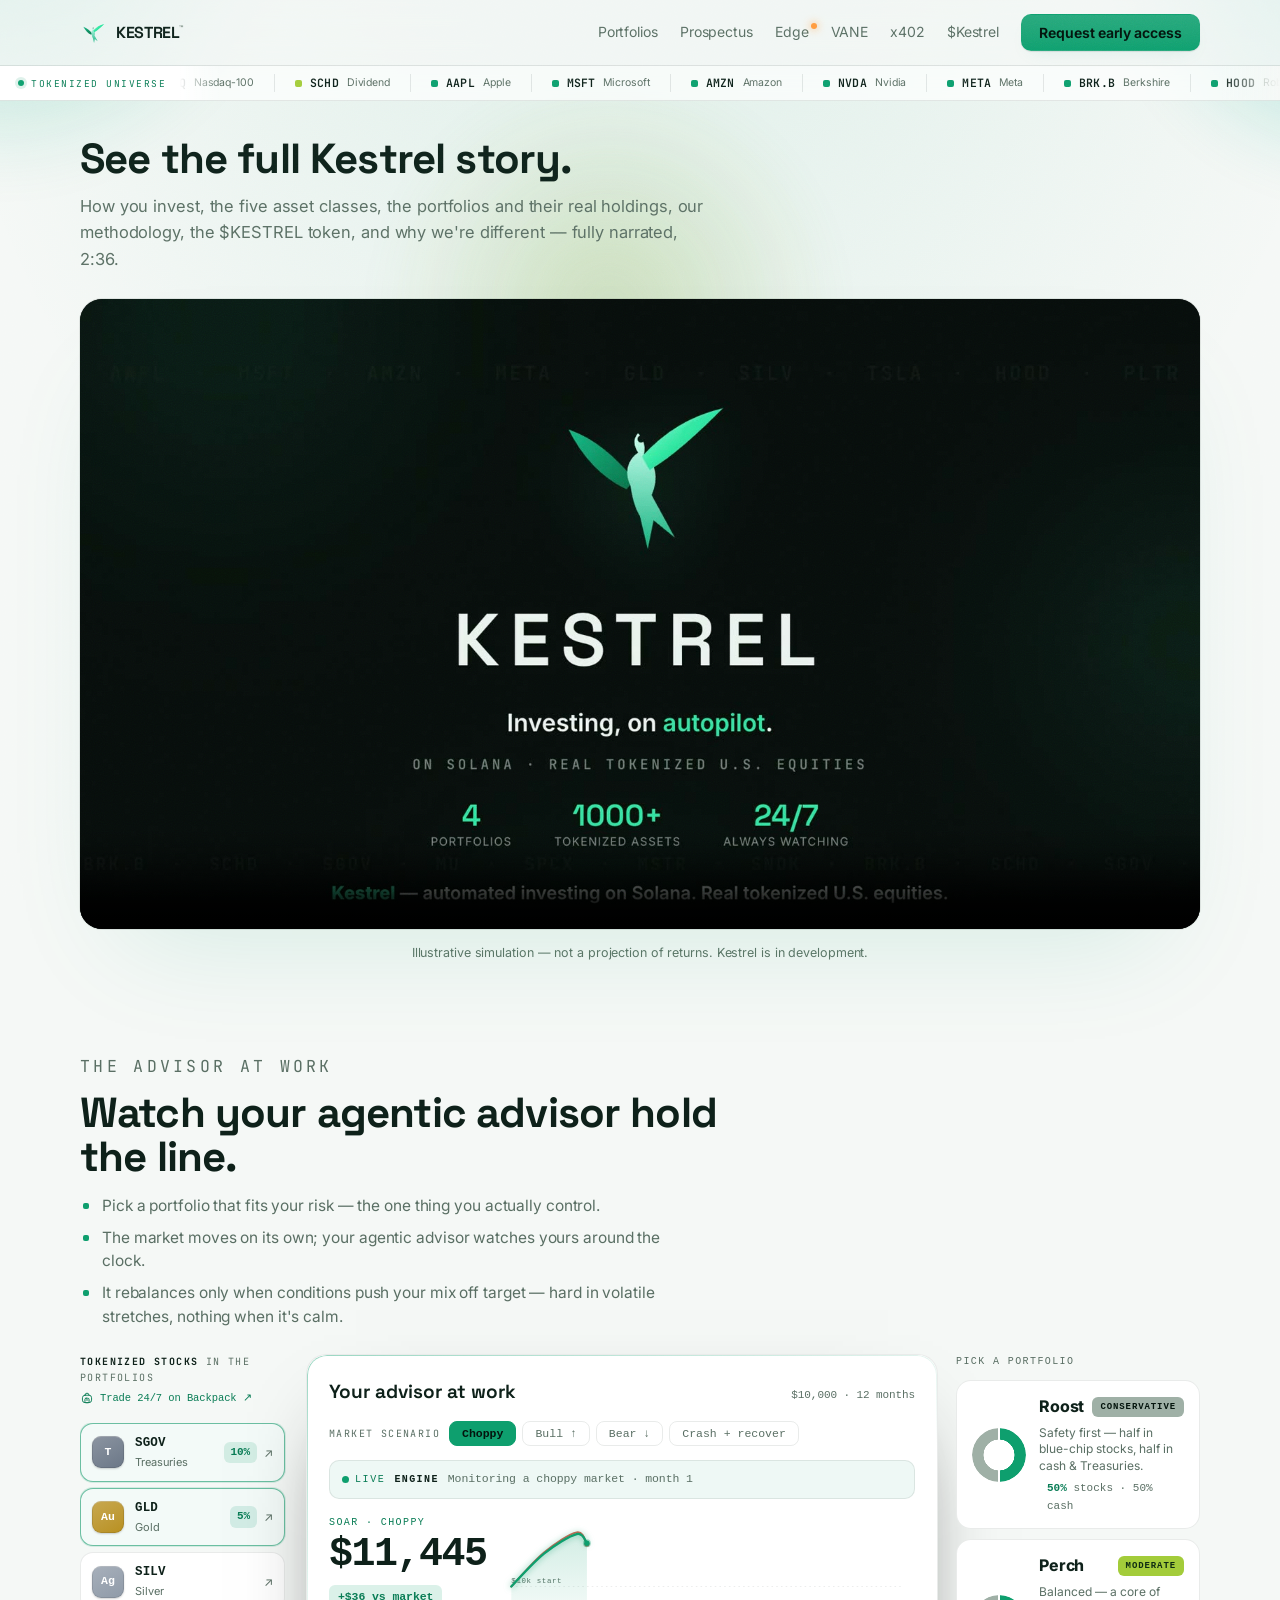
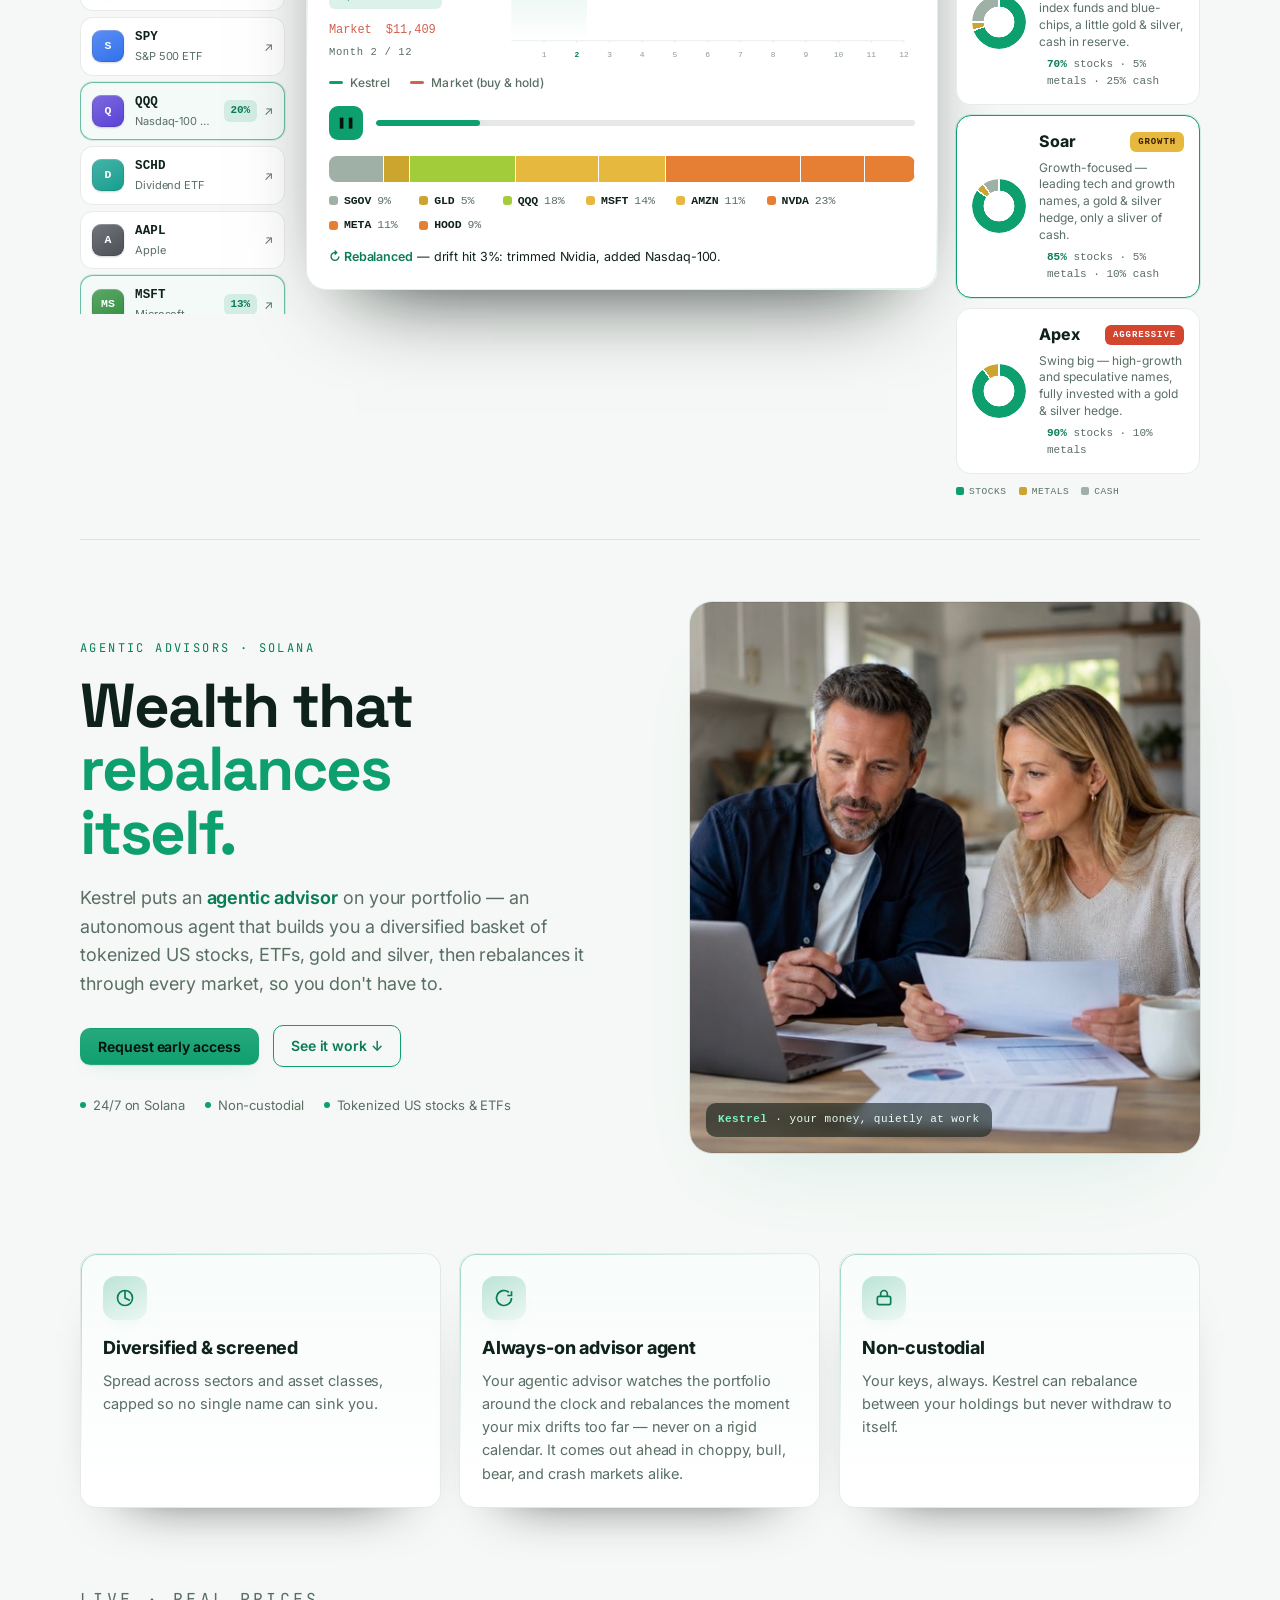
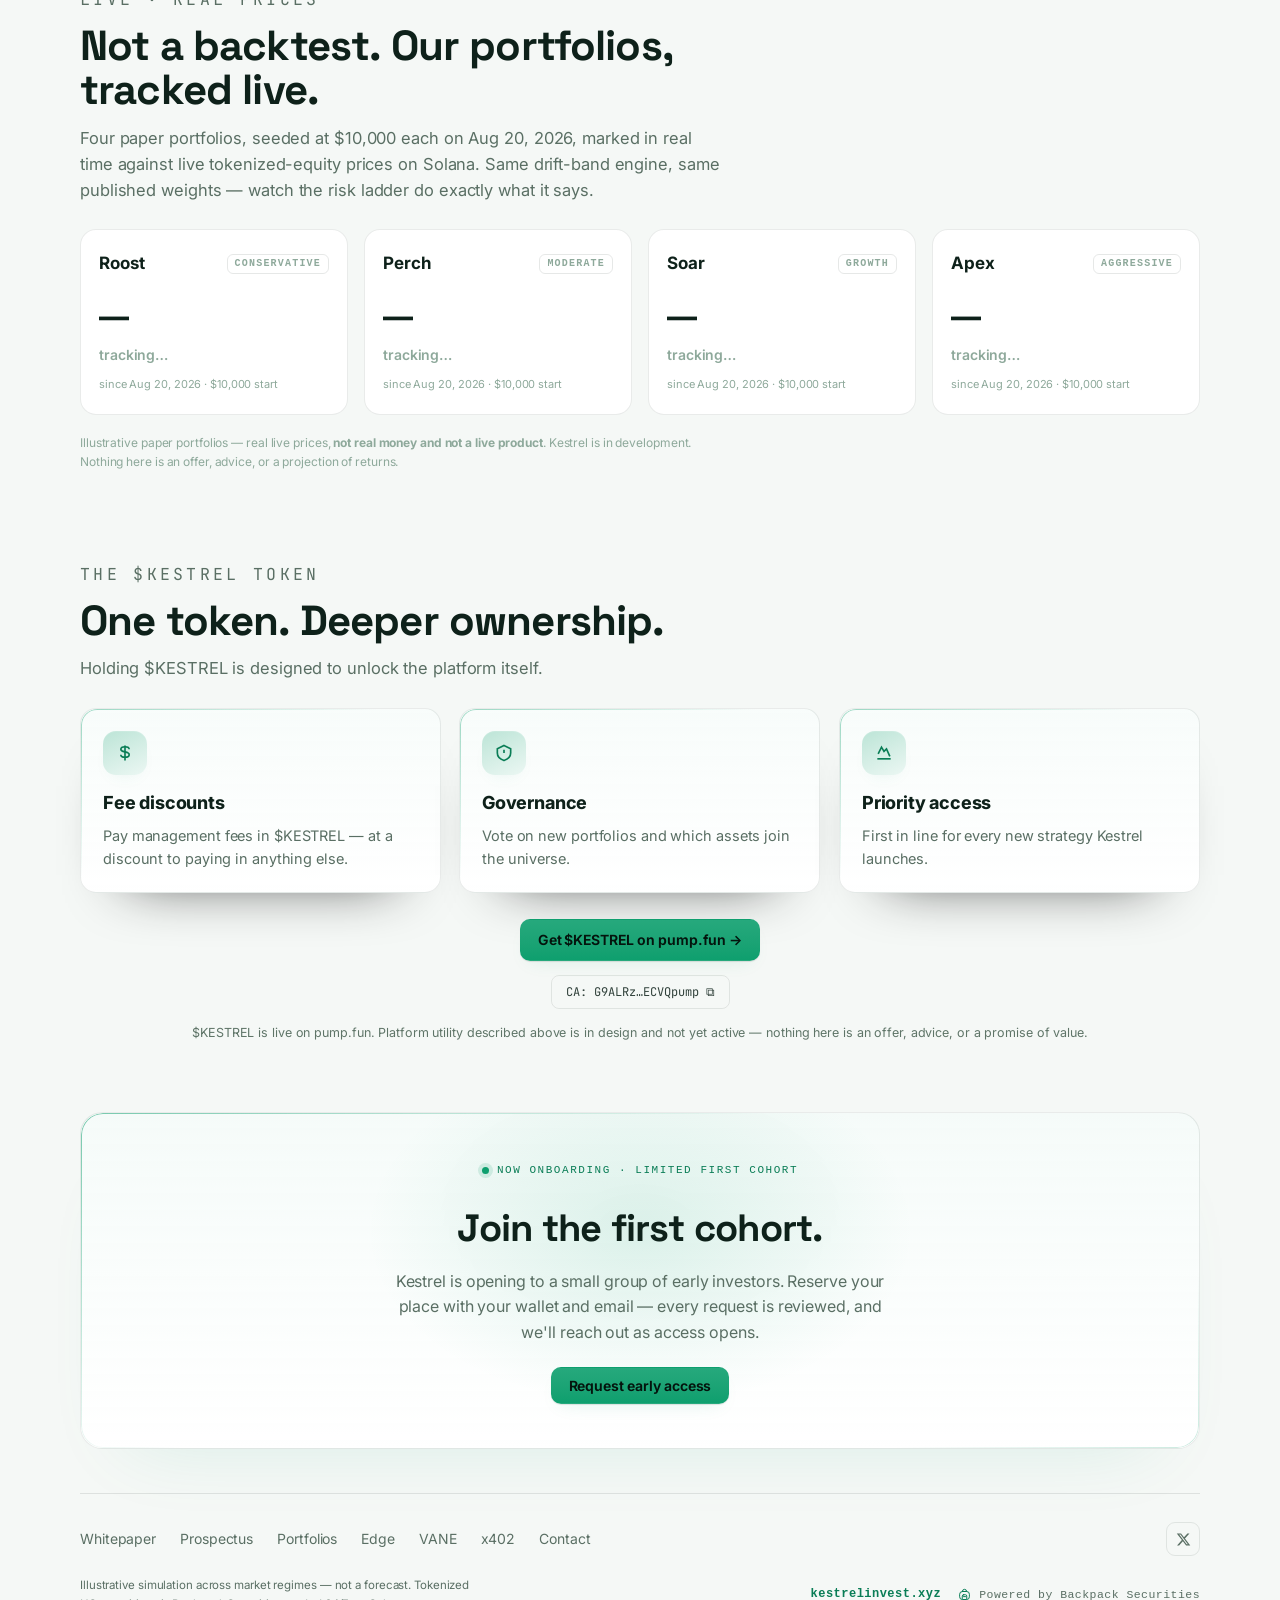
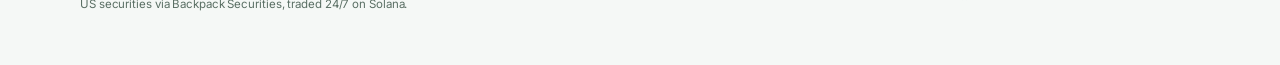
==== index.html @ cfb35887 "Initial commit" ====
<!doctype html>
<html lang="en">
<head>
<meta charset="utf-8">
<meta name="viewport" content="width=device-width, initial-scale=1, viewport-fit=cover">
<title>Kestrel — Wealth that rebalances itself</title>
<meta name="description" content="Kestrel puts an agentic advisor on your portfolio — an autonomous agent that builds a diversified basket of tokenized US stocks, ETFs, gold and silver, then rebalances it through every market. 24/7 on Solana, non-custodial.">
<link rel="canonical" href="https://kestrelinvest.xyz/">
<meta name="theme-color" content="#0e9f6e" media="(prefers-color-scheme: light)">
<meta name="theme-color" content="#04140d" media="(prefers-color-scheme: dark)">
<meta property="og:type" content="website">
<meta property="og:site_name" content="Kestrel">
<meta property="og:title" content="Kestrel — Wealth that rebalances itself">
<meta property="og:description" content="Kestrel puts an agentic advisor on your portfolio — an autonomous agent that builds a diversified basket of tokenized US stocks, ETFs, gold and silver, then rebalances it through every market. 24/7 on Solana, non-custodial.">
<meta property="og:url" content="https://kestrelinvest.xyz/">
<meta name="twitter:card" content="summary_large_image">
<meta name="twitter:title" content="Kestrel — Wealth that rebalances itself">
<meta name="twitter:description" content="Kestrel puts an agentic advisor on your portfolio — an autonomous agent that builds a diversified basket of tokenized US stocks, ETFs, gold and silver, then rebalances it through every market. 24/7 on Solana, non-custodial.">
<link rel="icon" href="data:image/svg+xml,%3Csvg xmlns='http://www.w3.org/2000/svg' viewBox='0 0 100 100'%3E%3Crect width='100' height='100' rx='22' fill='%230e9f6e'/%3E%3Cg fill='%23eafff4'%3E%3Cpath d='M47 52 C 37 40 27 31 13 26 C 20 40 30 51 43 57 Z'/%3E%3Cpath d='M45 55 C 42 49 43 42 49 38 C 47 35 46 31 49 28 C 52 31 53 35 52 39 C 58 43 60 51 56 60 L 68 82 L 57 73 L 54 88 L 50 71 C 47 66 46 61 45 55 Z'/%3E%3Cpath d='M51 40 C 63 27 76 19 93 15 C 80 28 67 40 55 47 Z'/%3E%3C/g%3E%3C/svg%3E">
<link rel="preconnect" href="https://fonts.googleapis.com">
<link rel="preconnect" href="https://fonts.gstatic.com" crossorigin>
<link rel="stylesheet" href="https://fonts.googleapis.com/css2?family=Inter:wght@400;500;600;700&family=Space+Grotesk:wght@500;600;700&family=JetBrains+Mono:wght@500;600&display=swap">
<style>
  :root {
    --bg:#f5f8f6; --surface:#ffffff; --surface-2:#f0f5f1;
    --ink:#0e211a; --muted:#5a6f64; --line:rgba(14,33,26,.10); --card-line:rgba(14,33,26,.09);
    --accent:#0e9f6e; --accent-ink:#0a7d56; --glow:rgba(14,159,110,.14); --market:#d2604f;
    --cash:#9fb0a6; --gold:#cba52e; --sol:#a3cc3a; --blue:#e6b93e; --mid:#e67e33; --small:#d2452f;
  }
  @media (prefers-color-scheme: dark) {
    :root { --bg:#070c0a; --surface:#0f1713; --surface-2:#131d17; --ink:#e9f2ec; --muted:#83988c;
      --line:rgba(255,255,255,.08); --card-line:rgba(255,255,255,.07);
      --accent:#2ee6a0; --accent-ink:#68f0bd; --glow:rgba(46,230,160,.16); --market:#f2836e; }
  }
  :root[data-theme="light"] { --bg:#f5f8f6; --surface:#ffffff; --surface-2:#f0f5f1; --ink:#0e211a; --muted:#5a6f64; --line:rgba(14,33,26,.10); --card-line:rgba(14,33,26,.09); --accent:#0e9f6e; --accent-ink:#0a7d56; --glow:rgba(14,159,110,.14); --market:#d2604f; }
  :root[data-theme="dark"] { --bg:#070c0a; --surface:#0f1713; --surface-2:#131d17; --ink:#e9f2ec; --muted:#83988c; --line:rgba(255,255,255,.08); --card-line:rgba(255,255,255,.07); --accent:#2ee6a0; --accent-ink:#68f0bd; --glow:rgba(46,230,160,.16); --market:#f2836e; }

  @property --ang { syntax: "<angle>"; inherits: false; initial-value: 0deg; }
  * { box-sizing: border-box; }
  html { scroll-behavior: smooth; }
  body { margin: 0; color: var(--ink); position: relative;
    font: 15.5px/1.6 ui-sans-serif, system-ui, -apple-system, "Segoe UI", Roboto, sans-serif; -webkit-font-smoothing: antialiased;
    background: radial-gradient(120% 55% at 50% -12%, var(--glow), transparent 52%), var(--bg); }
  .mono { font-family: ui-monospace, SFMono-Regular, Menlo, Consolas, monospace; }
  .wrap { max-width: 1180px; margin: 0 auto; padding: 0 30px; }

  .rise { opacity: 0; transform: translateY(16px); animation: rise .7s cubic-bezier(.2,.7,.2,1) forwards; }
  @keyframes rise { to { opacity: 1; transform: none; } }
  .d1{animation-delay:.06s}.d2{animation-delay:.14s}.d3{animation-delay:.22s}.d4{animation-delay:.3s}

  /* nav */
  nav { position: sticky; top: 0; z-index: 20; backdrop-filter: blur(12px);
    background: color-mix(in srgb, var(--bg) 78%, transparent); border-bottom: 1px solid var(--line); }
  .nav-in { max-width: 1180px; margin: 0 auto; padding: 14px 30px; display: flex; align-items: center; gap: 14px; }
  .brand { display: flex; align-items: center; gap: 10px; text-decoration: none; color: inherit; }
  .brand .logo { width: 26px; height: 26px; color: var(--accent); }
  .brand b { font-size: 16px; letter-spacing: 3px; font-weight: 650; }
  .brand .tm { font-size: 8px; font-weight: 600; letter-spacing: 0; vertical-align: super; margin-left: -1px; color: var(--muted); }
  .nav-links { margin-left: auto; display: flex; align-items: center; gap: 22px; }
  .nav-links a { color: var(--muted); text-decoration: none; font-size: 14px; font-family: inherit; }
  .nav-links a:hover { color: var(--ink); }
  .nav-toggle { display: none; margin-left: auto; width: 40px; height: 40px; border: 1px solid var(--card-line); border-radius: 10px; background: var(--surface); cursor: pointer; padding: 0; flex-direction: column; align-items: center; justify-content: center; gap: 4px; }
  .nav-toggle span { display: block; width: 18px; height: 2px; border-radius: 2px; background: var(--ink); transition: transform .2s ease, opacity .2s ease; }
  .nav-toggle[aria-expanded="true"] span:nth-child(1) { transform: translateY(6px) rotate(45deg); }
  .nav-toggle[aria-expanded="true"] span:nth-child(2) { opacity: 0; }
  .nav-toggle[aria-expanded="true"] span:nth-child(3) { transform: translateY(-6px) rotate(-45deg); }
  .btn { display: inline-flex; align-items: center; gap: 7px; border: 1px solid var(--accent); color: var(--accent-ink); background: transparent; padding: 9px 17px; border-radius: 10px; font-size: 14px; font-weight: 600; font-family: inherit; text-decoration: none; cursor: pointer; transition: all .16s ease; }
  .btn:hover { background: var(--accent); color: #04140d; box-shadow: 0 8px 24px var(--glow); }
  .btn.solid { background: linear-gradient(180deg, color-mix(in srgb, var(--accent) 90%, #fff), var(--accent)); color: #04140d; border-color: transparent; font-weight: 650; letter-spacing: -.004em; box-shadow: 0 1px 1px rgba(0,0,0,.10), 0 8px 20px -10px var(--glow); }
  .btn.solid:hover { transform: translateY(-1px); background: linear-gradient(180deg, color-mix(in srgb, var(--accent) 96%, #fff), var(--accent)); box-shadow: 0 2px 4px rgba(0,0,0,.12), 0 14px 30px -10px var(--glow); }
  .btn.solid:active { transform: translateY(0); box-shadow: 0 1px 1px rgba(0,0,0,.10), 0 6px 16px -10px var(--glow); }
  .btn:focus-visible { outline: 2px solid var(--accent-ink); outline-offset: 2px; }
  .live { display: inline-flex; align-items: center; gap: 6px; font-family: ui-monospace, monospace; font-size: 10px; letter-spacing: .16em; color: var(--accent-ink); text-transform: uppercase; }
  .live i { width: 7px; height: 7px; border-radius: 50%; background: var(--accent); animation: ping 1.8s ease-out infinite; }
  @keyframes ping { 0%{ box-shadow: 0 0 0 0 var(--accent); opacity:1 } 70%{ box-shadow: 0 0 0 7px transparent; opacity:.7 } 100%{ box-shadow:0 0 0 0 transparent; opacity:1 } }


  /* film */
  .film { padding: 56px 0 8px; }
  .film-wrap { position: relative; border-radius: 22px; overflow: hidden; box-shadow: 0 50px 110px -45px var(--glow), 0 0 0 1px var(--card-line); background: #070c0a; }
  .film-wrap video { display: block; width: 100%; aspect-ratio: 16/9; }
  .film-note { margin-top: 14px; text-align: center; font-size: 12.5px; color: var(--ink-faint, #5f7568); }
  /* hero */
  .hero { display: grid; grid-template-columns: 1.05fr .95fr; gap: 46px; align-items: center; padding: 62px 0 56px; }
  .eyebrow { font-family: ui-monospace, monospace; font-size: 12px; letter-spacing: .2em; text-transform: uppercase; color: var(--accent-ink); margin: 0 0 16px; }
  h1 { margin: 0; font-size: clamp(38px, 5.4vw, 62px); line-height: 1.02; font-weight: 800; letter-spacing: -.035em; }
  h1 em { font-style: normal; color: var(--accent); }
  .hero p.lede { margin: 20px 0 26px; font-size: 18px; color: var(--muted); max-width: 46ch; }
  .hero p.lede em { font-style: normal; color: var(--accent-ink); font-weight: 650; }
  .cta-row { display: flex; align-items: center; gap: 14px; flex-wrap: wrap; }
  .chips { display: flex; gap: 10px 20px; flex-wrap: wrap; margin-top: 28px; }
  .chips span { display: inline-flex; align-items: center; gap: 7px; font-size: 13px; color: var(--muted); }
  .chips i { width: 6px; height: 6px; border-radius: 50%; background: var(--accent); }

  .hero-img { position: relative; border-radius: 22px; overflow: hidden; box-shadow: 0 40px 80px -40px var(--glow), 0 0 0 1px var(--card-line); aspect-ratio: 5/5.4; }
  .heroart { width: 100%; height: 100%; display: block; }
  .hg0 { stop-color: #17694a; } .hg1 { stop-color: #08281c; }
  .heroart .hline { fill: none; stroke: #7cf3c0; stroke-width: 3; stroke-linecap: round; filter: drop-shadow(0 0 6px rgba(124,243,192,.5)); }
  .ha0 { stop-color: #7cf3c0; stop-opacity: .3; } .ha1 { stop-color: #7cf3c0; stop-opacity: 0; }
  .heroart .fig { fill: #04160e; opacity: .92; }
  .img-tag { position: absolute; left: 16px; bottom: 16px; display: inline-flex; align-items: center; gap: 8px; padding: 8px 12px; border-radius: 10px; background: rgba(4,18,12,.55); backdrop-filter: blur(6px); color: #eafff4; font-family: ui-monospace, monospace; font-size: 11px; letter-spacing: .04em; }
  .img-tag b { color: #7cf3c0; font-weight: 650; }

  /* section frame */
  .sec { padding: 36px 0 30px; }
  .hero { border-top: 1px solid var(--line); margin-top: 10px; }
  .sec-head { max-width: 640px; margin: 0 0 26px; }
  .sec-head .eyebrow { margin-bottom: 12px; }
  .sec-head h2 { margin: 0; font-size: clamp(28px, 3.8vw, 42px); font-weight: 700; letter-spacing: -.012em; line-height: 1.05; }
  .sec-head p { margin: 12px 0 0; color: var(--muted); font-size: 16.5px; }
  .sec-head .sh-bullets { list-style: none; margin: 14px 0 0; padding: 0; display: flex; flex-direction: column; gap: 9px; max-width: 60ch; }
  .sec-head .sh-bullets li { position: relative; padding-left: 22px; color: var(--muted); font-size: 15.5px; line-height: 1.5; }
  .sec-head .sh-bullets li::before { content: ""; position: absolute; left: 3px; top: 9px; width: 6px; height: 6px; border-radius: 2px; background: var(--accent); }

  /* engine + circles */
  .stagegrid { display: grid; grid-template-columns: 208px 1.5fr 244px; gap: 18px; align-items: start; }
  @media (max-width: 1000px) { .stagegrid { grid-template-columns: 1fr; gap: 14px; } .panel { order: 1; } .rail { order: 2; } .stocks { order: 3; max-height: none; } .pcard { flex: none; } .slist { flex: none; max-height: none; overflow: visible; } }
  @media (max-width: 900px) { .hero { grid-template-columns: 1fr; gap: 30px; padding: 46px 0 40px; } .hero-img { order: -1; aspect-ratio: 16 / 10; } }

  /* tokenized stocks column */
  .stocks { display: flex; flex-direction: column; min-height: 0; gap: 10px; max-height: 560px; }
  .stocks-h .l { font-family: ui-monospace, monospace; font-size: 10px; letter-spacing: .14em; text-transform: uppercase; color: var(--muted); }
  .stocks-h .l b { color: var(--ink); }
  .stocks-h .via { display: inline-flex; align-items: center; gap: 6px; margin-top: 4px; font-family: ui-monospace, monospace; font-size: 10.5px; color: var(--accent-ink); }
  .stocks-h .via .bp { width: 14px; height: 14px; flex: none; }
  .slist { flex: 1; min-height: 0; overflow-y: auto; display: flex; flex-direction: column; gap: 6px; padding-right: 3px; }
  .srow { display: flex; align-items: center; gap: 11px; padding: 9px 11px; border: 1px solid var(--card-line); border-radius: 13px; background: var(--surface); text-decoration: none; color: inherit; transition: border-color .15s ease, transform .15s ease, box-shadow .15s ease; }
  .srow:hover { border-color: color-mix(in srgb, var(--accent) 50%, var(--card-line)); transform: translateY(-1px); box-shadow: 0 8px 20px -14px var(--glow); }
  .srow.active { border-color: color-mix(in srgb, var(--accent) 55%, var(--card-line)); box-shadow: 0 0 0 1px var(--glow); background: color-mix(in srgb, var(--accent) 5%, var(--surface)); }
  .srow .slogo { width: 32px; height: 32px; border-radius: 9px; flex: none; display: flex; align-items: center; justify-content: center; overflow: hidden; background: #fff; color: #fff; font-family: ui-monospace, monospace; font-weight: 700; font-size: 11.5px; letter-spacing: .01em; box-shadow: inset 0 0 0 1px rgba(0,0,0,.08), 0 1px 2px rgba(0,0,0,.12); }
  .srow .slogo img { width: 100%; height: 100%; object-fit: contain; padding: 5px; display: block; }
  .srow .slogo.fallback { background: linear-gradient(150deg, color-mix(in srgb, var(--bc) 78%, #fff), var(--bc)); box-shadow: inset 0 1px 0 rgba(255,255,255,.28), inset 0 0 0 1px rgba(0,0,0,.10), 0 1px 2px rgba(0,0,0,.18); }
  .srow .slogo.fallback::after { content: attr(data-m); }
  .srow .sinfo { flex: 1; min-width: 0; display: flex; flex-direction: column; gap: 1px; }
  .srow .stk { font-family: ui-monospace, monospace; font-weight: 650; font-size: 12.5px; color: var(--ink); letter-spacing: .01em; }
  .srow .snm { color: var(--muted); font-size: 11px; white-space: nowrap; overflow: hidden; text-overflow: ellipsis; }
  .srow .sright { display: flex; align-items: center; gap: 7px; flex: none; }
  .srow .sw { font-family: ui-monospace, monospace; font-size: 11px; font-weight: 650; color: var(--accent-ink); font-variant-numeric: tabular-nums; background: var(--glow); padding: 2px 7px; border-radius: 6px; }
  .srow .sw:empty { display: none; }
  .srow .slive { font-family: ui-monospace, monospace; font-size: 8px; letter-spacing: .12em; text-transform: uppercase; color: #04140d; background: var(--accent); border-radius: 4px; padding: 2px 5px; flex: none; }
  .srow .sar { color: var(--muted); font-size: 12px; flex: none; }
  .srow:hover .sar { color: var(--accent-ink); }
  .panel { background: var(--surface); border: 1px solid var(--card-line); border-radius: 20px; padding: 22px; box-shadow: 0 30px 70px -46px var(--glow); }
  .phead { display: flex; align-items: baseline; gap: 10px; }
  .phead h3 { margin: 0; font-size: 19px; font-weight: 650; letter-spacing: 0; }
  .phead .pnote { font-family: ui-monospace, monospace; font-size: 11px; color: var(--muted); margin-left: auto; }
  .selrow { display: flex; align-items: center; gap: 9px; flex-wrap: wrap; margin-top: 14px; }
  .sellab { font-family: ui-monospace, monospace; font-size: 10px; letter-spacing: .14em; text-transform: uppercase; color: var(--muted); }
  .selector { display: flex; gap: 6px; flex-wrap: wrap; }
  .tab { font-family: ui-monospace, monospace; font-size: 11.5px; border: 1px solid var(--card-line); background: transparent; color: var(--muted); border-radius: 8px; padding: 5px 12px; cursor: pointer; transition: all .14s ease; }
  .tab:hover { color: var(--ink); border-color: color-mix(in srgb, var(--accent) 40%, var(--card-line)); }
  .tab.on { background: var(--accent); color: #04140d; border-color: var(--accent); font-weight: 650; }
  .engine { display: flex; align-items: center; gap: 9px; margin-top: 14px; padding: 9px 12px; border-radius: 10px; background: color-mix(in srgb, var(--accent) 7%, transparent); border: 1px solid var(--card-line); font-family: ui-monospace, monospace; }
  .engine .etitle { font-size: 10px; letter-spacing: .14em; text-transform: uppercase; color: var(--ink); font-weight: 650; }
  .engine .estatus { font-size: 11.5px; color: var(--muted); flex: 1; min-width: 0; white-space: nowrap; overflow: hidden; text-overflow: ellipsis; }
  .engine .estatus.act { color: var(--accent-ink); }
  .stage { margin-top: 14px; display: grid; grid-template-columns: 158px 1fr; gap: 18px; align-items: center; }
  @media (max-width: 520px) { .stage { grid-template-columns: 1fr; } }
  .vbox .vlab { font-family: ui-monospace, monospace; font-size: 10px; letter-spacing: .14em; text-transform: uppercase; color: var(--accent-ink); }
  .vbox .vnum { font-family: ui-monospace, monospace; font-size: clamp(30px, 4.4vw, 40px); font-weight: 700; letter-spacing: -1.5px; font-variant-numeric: tabular-nums; line-height: 1.05; margin: 3px 0 7px; }
  .vbox .delta { display: inline-block; font-family: ui-monospace, monospace; font-size: 11.5px; font-weight: 650; color: var(--accent-ink); background: color-mix(in srgb, var(--accent) 15%, transparent); border-radius: 6px; padding: 3px 9px; }
  .vbox .bh2 { margin-top: 12px; font-family: ui-monospace, monospace; font-size: 12px; color: var(--market); font-variant-numeric: tabular-nums; }
  .vbox .month { margin-top: 3px; font-family: ui-monospace, monospace; font-size: 10.5px; color: var(--muted); letter-spacing: .06em; }
  .chart { width: 100%; height: auto; display: block; overflow: visible; }
  .chart .base { stroke: var(--line); stroke-width: 1; stroke-dasharray: 2 4; }
  .chart .bh { fill: none; stroke: var(--market); stroke-width: 2.4; stroke-linejoin: round; stroke-linecap: round; }
  .chart .reb { fill: none; stroke: var(--accent); stroke-width: 2.9; stroke-linejoin: round; stroke-linecap: round; filter: drop-shadow(0 0 4px color-mix(in srgb, var(--accent) 65%, transparent)); }
  .chart .area { fill: url(#kfill); stroke: none; }
  .chart .s0 { stop-color: var(--accent); stop-opacity: .18; } .chart .s1 { stop-color: var(--accent); stop-opacity: 0; }
  .chart .lead { fill: var(--accent); } .chart .mlead { fill: var(--market); }
  .chart .halo { fill: var(--accent); opacity: .35; animation: halo 1.5s ease-out infinite; transform-box: fill-box; transform-origin: center; }
  @keyframes halo { 0%{ transform: scale(.6); opacity:.5 } 70%{ transform: scale(2.4); opacity:0 } 100%{ opacity:0 } }
  .chart .base-lab { font-family: ui-monospace, monospace; font-size: 9.5px; fill: var(--muted); letter-spacing: .08em; }
  .chart .mlab { font-family: ui-monospace, monospace; font-size: 10px; fill: var(--muted); text-anchor: middle; opacity: .7; }
  .chart .mlab.on { fill: var(--accent-ink); font-weight: 700; opacity: 1; }
  .chart .mtick { stroke: var(--line); stroke-width: 1; }
  .chart .axis { stroke: var(--line); stroke-width: 1; }
  .chart .mcap { font-family: ui-monospace, monospace; font-size: 8.5px; fill: var(--muted); text-anchor: middle; letter-spacing: .1em; text-transform: uppercase; opacity: .8; }
  .clegend { display: flex; gap: 20px; margin-top: 10px; font-size: 12px; font-weight: 500; color: var(--muted); letter-spacing: .005em; }
  .clegend span { display: inline-flex; align-items: center; gap: 7px; }
  .clegend i { width: 14px; height: 3px; border-radius: 2px; flex: none; }
  .clegend .kk { background: var(--accent); } .clegend .mm { background: var(--market); }
  .controls { display: flex; align-items: center; gap: 13px; margin-top: 14px; }
  .pbtn { width: 34px; height: 34px; border-radius: 9px; border: none; background: var(--accent); color: #04140d; cursor: pointer; font-size: 11px; display: inline-flex; align-items: center; justify-content: center; flex: none; transition: transform .12s ease, box-shadow .12s ease; }
  .pbtn:hover { transform: translateY(-1px); box-shadow: 0 6px 18px var(--glow); }
  .progress { position: relative; flex: 1; height: 6px; background: var(--line); border-radius: 999px; overflow: hidden; }
  .progress .pf { height: 100%; width: 0; background: var(--accent); border-radius: 999px; box-shadow: 0 0 8px var(--glow); }
  .alloc { margin-top: 16px; }
  .abar { display: flex; height: 26px; border-radius: 8px; overflow: hidden; background: var(--line); }
  .abar.pulse { animation: barpulse .8s ease; }
  @keyframes barpulse { 0%{ box-shadow: 0 0 0 0 var(--accent) } 30%{ box-shadow: 0 0 0 3px var(--glow) } 100%{ box-shadow: 0 0 0 0 transparent } }
  .abar > span { display: block; height: 100%; box-shadow: inset -1px 0 0 var(--surface); transition: width .5s cubic-bezier(.4,0,.2,1); }
  .aleg { display: flex; flex-wrap: wrap; gap: 6px 14px; margin-top: 10px; font-family: ui-monospace, monospace; font-size: 11.5px; }
  .aleg .it { display: inline-flex; align-items: center; gap: 6px; color: var(--muted); }
  .aleg i { width: 9px; height: 9px; border-radius: 3px; }
  .aleg b { color: var(--ink); font-weight: 650; }
  .aleg .w { font-variant-numeric: tabular-nums; min-width: 28px; }
  .event { margin-top: 12px; min-height: 18px; font-size: 12.5px; color: var(--ink); }
  .event b { color: var(--accent-ink); font-weight: 600; }

  /* right rail circles — stretch to match panel height */
  .rail { display: flex; flex-direction: column; gap: 10px; align-self: start; }
  .rail-lab { font-family: ui-monospace, monospace; font-size: 10px; letter-spacing: .14em; text-transform: uppercase; color: var(--muted); }
  .pcard { display: flex; align-items: center; gap: 13px; width: 100%; flex: none; text-align: left; background: var(--surface); border: 1px solid var(--card-line); border-radius: 15px; padding: 13px 15px; cursor: pointer; transition: border-color .15s ease, box-shadow .15s ease, transform .15s ease; color: inherit; font: inherit; }
  .pcard:hover { transform: translateY(-1px); border-color: color-mix(in srgb, var(--accent) 45%, var(--card-line)); }
  .pcard.on { border-color: var(--accent); box-shadow: 0 0 0 1px var(--glow); }
  .mini { position: relative; width: 54px; height: 54px; flex: none; border-radius: 50%; background: var(--pie);
    -webkit-mask: radial-gradient(circle, transparent 40%, #000 41%); mask: radial-gradient(circle, transparent 40%, #000 41%); }
  .pc-info { min-width: 0; flex: 1; display: flex; flex-direction: column; gap: 5px; }
  .pc-top { display: flex; align-items: center; gap: 8px; min-width: 0; }
  .pc-top b { font-size: 16px; font-weight: 750; letter-spacing: -.01em; }
  .pc-tag { margin-left: auto; flex: none; font-family: ui-monospace, monospace; font-size: 9px; letter-spacing: .1em; text-transform: uppercase; font-weight: 650; padding: 3px 8px; border-radius: 6px; }
  .pc-tag.r1 { color:#04140d; background: var(--cash); }
  .pc-tag.r2 { color:#0e2b12; background: var(--sol); }
  .pc-tag.r3 { color:#3a1c04; background: var(--blue); }
  .pc-tag.r4 { color:#fff; background: var(--small); }
  .pc-desc { font-size: 12px; color: var(--muted); line-height: 1.4; }
  .pc-split { display: flex; align-items: center; gap: 8px; font-family: ui-monospace, monospace; font-size: 11px; color: var(--muted); font-variant-numeric: tabular-nums; }
  .pc-split .bar { flex: 1; height: 5px; border-radius: 3px; overflow: hidden; display: flex; background: var(--line); }
  .pc-split .bar .st { background: var(--accent); height: 100%; }
  .pc-split .bar .gd { background: var(--gold); height: 100%; }
  .pc-split b { color: var(--accent-ink); font-weight: 650; }
  .key { display: flex; flex-wrap: wrap; gap: 5px 12px; font-family: ui-monospace, monospace; font-size: 9.5px; letter-spacing: .06em; text-transform: uppercase; color: var(--muted); }
  .key span { display: inline-flex; align-items: center; gap: 5px; }
  .key i { width: 8px; height: 8px; border-radius: 2px; }

  /* feature strip */
  .features { display: grid; grid-template-columns: repeat(3, 1fr); gap: 18px; margin-top: 8px; }
  @media (max-width: 760px) { .features { grid-template-columns: 1fr; } }
  .feat { background: var(--surface); border: 1px solid var(--card-line); border-radius: 16px; padding: 22px; transition: border-color .15s ease, transform .15s ease; }
  .feat:hover { border-color: color-mix(in srgb, var(--accent) 40%, var(--card-line)); transform: translateY(-2px); }
  .feat .fi { width: 34px; height: 34px; border-radius: 10px; background: color-mix(in srgb, var(--accent) 14%, transparent); color: var(--accent-ink); display: inline-flex; align-items: center; justify-content: center; }
  .feat h4 { margin: 14px 0 6px; font-size: 18px; font-weight: 750; letter-spacing: -.01em; }
  .feat p { margin: 0; color: var(--muted); font-size: 14.5px; }

  footer { margin-top: 44px; border-top: 1px solid var(--line); padding: 28px 0 52px; display: flex; flex-direction: column; gap: 20px; }
  .foot-links { display: flex; flex-wrap: wrap; align-items: center; gap: 12px 24px; }
  .foot-links a { color: var(--muted); text-decoration: none; font-size: 14px; }
  .foot-links a:hover { color: var(--ink); }
  .foot-contact { margin-left: auto; display: inline-flex; align-items: center; gap: 12px; }
  .foot-contact .btn { padding: 8px 15px; }
  .foot-x { display: inline-flex; width: 34px; height: 34px; align-items: center; justify-content: center; border: 1px solid var(--card-line); border-radius: 9px; color: var(--ink); transition: border-color .15s ease, background .15s ease; }
  .foot-x:hover { border-color: var(--accent); background: color-mix(in srgb, var(--accent) 8%, transparent); }
  .foot-x svg { width: 15px; height: 15px; }
  .foot-bottom { display: flex; justify-content: space-between; gap: 16px; flex-wrap: wrap; align-items: center; }
  .foot-meta { display: inline-flex; align-items: center; gap: 16px; flex-wrap: wrap; }
  .foot-dom { font-family: ui-monospace, monospace; font-size: 12px; letter-spacing: .04em; color: var(--accent-ink); text-decoration: none; font-weight: 600; }
  .foot-dom:hover { text-decoration: underline; }
  .bpbadge { display: inline-flex; align-items: center; gap: 7px; font-family: ui-monospace, monospace; font-size: 11.5px; letter-spacing: .04em; color: var(--muted); }
  .bpbadge .bp { width: 15px; height: 15px; color: var(--accent-ink); flex: none; }
  footer .cap { color: var(--muted); font-size: 11.5px; max-width: 56ch; }

  /* shared eyebrow chip */
  .ea-eyebrow { display: inline-flex; align-items: center; gap: 8px; font-family: ui-monospace, monospace; font-size: 11px; letter-spacing: .14em; text-transform: uppercase; color: var(--accent-ink); }
  .ea-eyebrow i { width: 7px; height: 7px; border-radius: 50%; background: var(--accent); box-shadow: 0 0 0 4px var(--glow); }

  /* early-access band */
  .ea-band { margin: 26px 0 8px; }
  .ea-band-in { position: relative; overflow: hidden; border: 1px solid var(--card-line); border-radius: 22px; padding: 44px 40px; text-align: center;
    background: radial-gradient(120% 140% at 50% -30%, var(--glow), transparent 60%), var(--surface); box-shadow: 0 40px 80px -50px var(--glow); }
  .ea-band h2 { margin: 16px 0 10px; font-size: clamp(26px, 3.4vw, 38px); font-weight: 750; letter-spacing: -.02em; }
  .ea-band p { margin: 0 auto 22px; max-width: 52ch; color: var(--muted); font-size: 16px; }

  /* early-access modal */
  .ea-overlay { position: fixed; inset: 0; z-index: 60; display: flex; align-items: center; justify-content: center; padding: 20px;
    background: color-mix(in srgb, #04140d 55%, transparent); backdrop-filter: blur(6px); animation: eaFade .2s ease; }
  .ea-overlay[hidden] { display: none; }
  @keyframes eaFade { from { opacity: 0; } to { opacity: 1; } }
  .ea-modal { position: relative; width: 100%; max-width: 440px; background: var(--surface); border: 1px solid var(--card-line);
    border-radius: 20px; padding: 32px 30px 28px; box-shadow: 0 50px 100px -30px rgba(0,0,0,.5); animation: eaRise .25s cubic-bezier(.2,.7,.2,1); max-height: calc(100dvh - 40px); overflow-y: auto; }
  @keyframes eaRise { from { opacity: 0; transform: translateY(14px); } to { opacity: 1; transform: none; } }
  .ea-close { position: absolute; top: 14px; right: 14px; width: 32px; height: 32px; border: none; border-radius: 9px; background: var(--surface-2); color: var(--muted); font-size: 13px; cursor: pointer; transition: color .15s ease, background .15s ease; }
  .ea-close:hover { color: var(--ink); background: color-mix(in srgb, var(--accent) 12%, var(--surface-2)); }
  .ea-modal h2 { margin: 14px 0 8px; font-size: 23px; font-weight: 750; letter-spacing: -.02em; }
  .ea-sub { margin: 0 0 20px; color: var(--muted); font-size: 14px; line-height: 1.5; }
  .ea-field { display: block; margin-bottom: 14px; }
  .ea-lab { display: block; font-size: 12.5px; font-weight: 600; color: var(--ink); margin-bottom: 6px; }
  .ea-field input { width: 100%; padding: 12px 13px; border: 1px solid var(--card-line); border-radius: 11px; background: var(--bg); color: var(--ink);
    font: inherit; font-size: 15px; transition: border-color .15s ease, box-shadow .15s ease; }
  #eaWallet { font-family: ui-monospace, monospace; font-size: 13.5px; }
  .ea-field input::placeholder { color: color-mix(in srgb, var(--muted) 70%, transparent); }
  .ea-field input:focus { outline: none; border-color: var(--accent); box-shadow: 0 0 0 3px var(--glow); }
  .ea-field.bad input { border-color: var(--market); }
  .ea-err { display: block; min-height: 15px; margin-top: 5px; font-size: 12px; color: var(--market); }
  .ea-submit { width: 100%; justify-content: center; padding: 13px; margin-top: 4px; font-size: 15px; }
  .ea-submit[disabled] { opacity: .6; cursor: default; }
  .ea-trust { display: flex; align-items: flex-start; gap: 8px; margin: 16px 0 0; font-size: 11.5px; line-height: 1.5; color: var(--muted); }
  .ea-trust svg { flex: none; margin-top: 1px; color: var(--accent-ink); }
  .ea-done { text-align: center; }
  .ea-check { width: 58px; height: 58px; margin: 4px auto 4px; border-radius: 50%; display: flex; align-items: center; justify-content: center;
    color: #04140d; background: var(--accent); box-shadow: 0 0 0 8px var(--glow); }
  .ea-done .btn { margin-top: 18px; }
  body.ea-lock { overflow: hidden; }

  /* ---- mobile polish ---- */
  @media (max-width: 680px) {
    .wrap { padding: 0 18px; }
    .nav-in { padding: 12px 18px; gap: 10px; position: relative; }
    .nav-toggle { display: flex; }
    .nav-links { position: absolute; top: calc(100% + 1px); left: 0; right: 0; margin: 0; flex-direction: column; align-items: stretch; gap: 0; background: var(--surface); border-bottom: 1px solid var(--line); box-shadow: 0 20px 40px -24px var(--glow); padding: 8px 18px 16px; display: none; }
    .nav-links.open { display: flex; }
    .nav-links a { padding: 13px 4px; font-size: 15px; border-bottom: 1px solid var(--card-line); }
    .nav-links .btn { margin-top: 12px; justify-content: center; padding: 12px; }
    .btn { padding: 8px 15px; }
    .brand b { letter-spacing: 2.5px; }

    .hero { padding: 34px 0 30px; gap: 26px; }
    h1 { font-size: clamp(32px, 8.6vw, 44px); letter-spacing: -.03em; }
    .hero p.lede { font-size: 16px; margin: 16px 0 22px; max-width: none; }
    .cta-row { gap: 10px; flex-direction: column; align-items: stretch; } .cta-row .btn { width: 100%; justify-content: center; padding: 13px; }
    .chips { gap: 8px 16px; margin-top: 22px; }

    .sec { padding: 26px 0 22px; }
    .sec-head { margin-bottom: 20px; }
    .sec-head p { font-size: 15px; }

    .panel { padding: 18px 15px; border-radius: 16px; }
    .phead h3 { font-size: 17px; }
    .phead .pnote { display: none; }                     /* drop the redundant right-side note */
    .stage { gap: 14px; margin-top: 12px; }
    .vbox .vnum { font-size: clamp(30px, 9vw, 38px); }
    .clegend { gap: 16px; font-size: 11.5px; }
    .controls { gap: 11px; }

    .pcard { gap: 12px; padding: 12px; border-radius: 14px; }
    .mini { width: 48px; height: 48px; }
    .pc-top b { font-size: 15px; }
    .pc-desc { font-size: 11.5px; }

    .feat { padding: 18px; border-radius: 14px; }
    footer { padding: 22px 0 46px; gap: 14px; }
    footer .cap { font-size: 11px; }

    .ea-band { margin: 18px 0 6px; }
    .ea-band-in { padding: 30px 20px; border-radius: 18px; }
    .ea-overlay { padding: 12px; align-items: flex-end; }
    .ea-modal { padding: 26px 20px 22px; border-radius: 18px 18px 16px 16px; }
  }
  /* ── mobile UX layer ── */
  .mcta{display:none}
  @media (max-width: 900px){
    .wrap{display:flex;flex-direction:column}
    body{padding-bottom:72px}
    .mcta{position:fixed;left:0;right:0;bottom:0;z-index:60;display:flex;padding:10px 14px calc(10px + env(safe-area-inset-bottom,0px));background:color-mix(in srgb, var(--bg) 84%, transparent);backdrop-filter:blur(14px);-webkit-backdrop-filter:blur(14px);border-top:1px solid var(--line)}
    .mcta .btn{flex:1;justify-content:center;font-size:15px;padding:13px 0}
    .stagegrid{grid-template-columns:minmax(0,1fr)}
    .stocks,.panel,.rail{min-width:0;max-width:100%}
    .slist{flex-direction:row !important;overflow-x:auto;overflow-y:hidden;gap:8px;padding-bottom:8px;-webkit-overflow-scrolling:touch;scrollbar-width:none;max-width:100%}
    .slist::-webkit-scrollbar{display:none}
    .srow{flex:0 0 auto;min-width:176px}
  }
  @media (prefers-reduced-motion: reduce) { .halo,.abar.pulse,.live i,.rise { animation: none !important; } .abar > span { transition: none; } .rise { opacity:1; transform:none; } html { scroll-behavior: auto; } }

  /* live paper portfolios */
  #live .lp-grid{display:grid;grid-template-columns:repeat(4,1fr);gap:16px;margin-top:8px}
  @media(max-width:820px){#live .lp-grid{grid-template-columns:repeat(2,1fr)}}
  @media(max-width:480px){#live .lp-grid{grid-template-columns:1fr}}
  .lp-card{background:var(--surface);border:1px solid var(--card-line);border-radius:16px;padding:20px 18px}
  .lp-top{display:flex;align-items:center;justify-content:space-between;margin-bottom:14px}
  .lp-name{font-weight:700;font-size:17px}
  .lp-tier{font:600 10px/1 ui-monospace,monospace;letter-spacing:.12em;text-transform:uppercase;color:#8ea99b;border:1px solid var(--line);border-radius:6px;padding:4px 7px}
  .lp-nav{font-size:30px;font-weight:750;letter-spacing:-.02em;font-variant-numeric:tabular-nums}
  .lp-ret{margin-top:4px;font-weight:600;font-size:14px;font-variant-numeric:tabular-nums;color:#8ea99b}
  .lp-ret.up{color:var(--accent)}.lp-ret.down{color:#ff6b6b}
  .lp-since{margin-top:10px;font-size:11px;color:#8ea99b}
  .lp-note{margin-top:18px;font-size:12px;color:#8ea99b;max-width:640px}

  .edge-navlink{position:relative}
  .edge-navdot{position:absolute;top:2px;right:-8px;width:6px;height:6px;border-radius:50%;background:#ff9a3d;display:inline-block;box-shadow:0 0 8px #ff9a3d}
</style>
<link rel="stylesheet" href="elevate.css">

<svg width="0" height="0" style="position:absolute" aria-hidden="true">
  <defs>
    <linearGradient id="kxNear" x1="0" y1="0" x2="1" y2="1"><stop offset="0" stop-color="#9dffdd"/><stop offset=".5" stop-color="#2ee6a0"/><stop offset="1" stop-color="#0e9f6e"/></linearGradient>
    <linearGradient id="kxFar" x1="0" y1="0" x2="1" y2="1"><stop offset="0" stop-color="#15b884"/><stop offset="1" stop-color="#0a7047"/></linearGradient>
    <linearGradient id="kxBod" x1="0" y1="0" x2="0" y2="1"><stop offset="0" stop-color="#c7ffee"/><stop offset="1" stop-color="#12b07d"/></linearGradient>
  </defs>
  <symbol id="kestrel" viewBox="0 0 100 100">
    <path fill="url(#kxFar)" d="M47 52 C 37 40 27 31 13 26 C 20 40 30 51 43 57 Z"/>
    <path fill="url(#kxBod)" d="M45 55 C 42 49 43 42 49 38 C 47 35 46 31 49 28 C 52 31 53 35 52 39 C 58 43 60 51 56 60 L 68 82 L 57 73 L 54 88 L 50 71 C 47 66 46 61 45 55 Z"/>
    <path fill="url(#kxNear)" d="M51 40 C 63 27 76 19 93 15 C 80 28 67 40 55 47 Z"/>
    <path fill="#2ee6a0" opacity=".75" d="M72 25 C 80 20 86 18 92 16 C 85 23 77 29 69 34 Z"/>
    <circle cx="50.5" cy="31" r="1.8" fill="#0a1712"/>
  </symbol>
  <symbol id="bp" viewBox="0 0 24 24" fill="none" stroke="currentColor" stroke-width="1.6" stroke-linecap="round" stroke-linejoin="round">
    <path d="M8.5 7.2 a3.5 3.5 0 0 1 7 0"/><rect x="4.2" y="7.2" width="15.6" height="12.8" rx="4.4"/><rect x="8.4" y="12.4" width="7.2" height="7.6" rx="2"/><line x1="10.4" y1="15.4" x2="13.6" y2="15.4"/>
  </symbol>
</svg>

<nav>
  <div class="nav-in">
    <a class="brand" href="https://kestrelinvest.xyz"><svg class="logo"><use href="#kestrel"/></svg><b>KESTREL<span class="tm">&#8482;</span></b></a>
    <button class="nav-toggle" id="navToggle" type="button" aria-label="Open menu" aria-expanded="false"><span></span><span></span><span></span></button>
    <div class="nav-links" id="navLinks">
      <a href="portfolios.html">Portfolios</a>
      <a href="prospectus.html">Prospectus</a>
      <a href="edge.html" class="edge-navlink">Edge<i class="edge-navdot"></i></a>
      <a href="vane.html">VANE</a>
      <a href="x402.html">x402</a>
      <a href="https://pump.fun/coin/G9ALRz5jtq6wG7dijjsb1TvkGatwPNcnhbAGECVQpump" id="tokenLink" target="_blank" rel="noopener">$Kestrel</a>
      <button class="btn solid js-ea" type="button">Request early access</button>
    </div>
  </div>
</nav>

<div class="wrap">
  <section class="sec film" id="film">
    <div class="sec-head rise">
      <h2>See the full Kestrel story.</h2>
      <p class="sub">How you invest, the five asset classes, the portfolios and their real holdings, our methodology, the $KESTREL token, and why we're different — fully narrated, 2:36.</p>
    </div>
    <div class="film-wrap rise d2">
      <video id="kfilm" controls preload="metadata" playsinline poster="kestrel-demo-poster.jpg">
        <source src="kestrel-demo.mp4" type="video/mp4">
        <track kind="captions" src="kestrel-demo.vtt" srclang="en" label="English" default>
      </video>
    </div>
    <p class="film-note">Illustrative simulation — not a projection of returns. Kestrel is in development.</p>
  </section>

  <!-- ENGINE -->
  <section class="sec" id="how">
    <div class="sec-head rise">
      <p class="eyebrow">The advisor at work</p>
      <h2>Watch your agentic advisor hold the line.</h2>
      <ul class="sh-bullets">
        <li>Pick a portfolio that fits your risk — the one thing you actually control.</li>
        <li>The market moves on its own; your agentic advisor watches yours around the clock.</li>
        <li>It rebalances only when conditions push your mix off target — hard in volatile stretches, nothing when it's calm.</li>
      </ul>
    </div>

    <div class="stagegrid" id="portfolios">
      <!-- LEFT: tokenized stocks, backlinked to Backpack -->
      <aside class="stocks rise d1" id="kStocks">
        <div class="stocks-h">
          <div class="l"><b>Tokenized stocks</b> in the portfolios</div>
          <span class="via"><svg class="bp"><use href="#bp"/></svg>Trade 24/7 on Backpack ↗</span>
        </div>
        <div class="slist" id="kSlist"></div>
      </aside>
      <!-- CENTER: engine -->
      <section class="panel rise d2">
        <div class="phead"><h3>Your advisor at work</h3><span class="pnote">$10,000 · 12 months</span></div>
        <div class="selrow"><span class="sellab">Market scenario</span>
          <div class="selector" id="kScn">
            <button class="tab on" data-s="Choppy" type="button">Choppy</button>
            <button class="tab" data-s="Bull" type="button">Bull ↑</button>
            <button class="tab" data-s="Bear" type="button">Bear ↓</button>
            <button class="tab" data-s="Crash" type="button">Crash + recover</button>
          </div>
        </div>
        <div class="engine"><span class="live"><i></i>Live</span><span class="etitle">Engine</span><span class="estatus" id="kStatus">Standing by</span></div>
        <div class="stage">
          <div class="vbox">
            <div class="vlab" id="kPlab">Soar · Crash</div>
            <div class="vnum" id="kVal">$10,000</div>
            <span class="delta" id="kDelta">+$0 vs market</span>
            <div class="bh2" id="kBh">Market&nbsp; $10,000</div>
            <div class="month" id="kMonth">Month 0 / 12</div>
          </div>
          <svg class="chart" id="kChart" viewBox="0 0 520 190" preserveAspectRatio="xMidYMid meet" role="img" aria-label="Kestrel versus market value">
            <defs><linearGradient id="kfill" x1="0" y1="0" x2="0" y2="1"><stop class="s0" offset="0"></stop><stop class="s1" offset="1"></stop></linearGradient></defs>
            <g class="months" id="kMonths"></g>
            <line class="base" id="kBase"></line><text class="base-lab" id="kBaseLab"></text>
            <path class="area" id="kArea" d=""></path>
            <path class="bh" id="kLineBH" d=""></path>
            <path class="reb" id="kLineREB" d=""></path>
            <circle class="mlead" id="kMLead" r="3.2" opacity="0"></circle>
            <circle class="halo" id="kHalo" r="5"></circle>
            <circle class="lead" id="kLead" r="3.4" cx="6" cy="0"></circle>
          </svg>
        </div>
        <div class="clegend"><span><i class="kk"></i>Kestrel</span><span><i class="mm"></i>Market (buy &amp; hold)</span></div>
        <div class="controls">
          <button class="pbtn" id="kPlay" type="button" aria-label="Play or pause">❚❚</button>
          <div class="progress"><div class="pf" id="kProg"></div></div>
        </div>
        <div class="alloc">
          <div class="abar" id="kBar"></div>
          <div class="aleg" id="kLeg"></div>
          <div class="event" id="kEvent">Watching a crash &amp; recovery — Kestrel buys the dip.</div>
        </div>
      </section>

      <!-- RIGHT: circles -->
      <aside class="rail rise d2" id="kRail">
        <span class="rail-lab">Pick a portfolio</span>
        <button class="pcard" data-p="Roost" type="button">
          <span class="mini" style="--pie: conic-gradient(var(--surface) 0 0.55%, var(--accent) 0.55% 49.45%, var(--surface) 49.45% 50.55%, var(--cash) 50.55% 99.45%, var(--surface) 99.45% 100%);"></span>
          <span class="pc-info"><span class="pc-top"><b>Roost</b><span class="pc-tag r1">Conservative</span></span><span class="pc-desc">Safety first — half in blue-chip stocks, half in cash &amp; Treasuries.</span><span class="pc-split"><span class="bar"><span class="st" style="width:50%"></span></span><span><b>50%</b> stocks · 50% cash</span></span></span>
        </button>
        <button class="pcard" data-p="Perch" type="button">
          <span class="mini" style="--pie: conic-gradient(var(--surface) 0 0.55%, var(--accent) 0.55% 69.45%, var(--surface) 69.45% 70.55%, var(--gold) 70.55% 74.45%, var(--surface) 74.45% 75.55%, var(--cash) 75.55% 99.45%, var(--surface) 99.45% 100%);"></span>
          <span class="pc-info"><span class="pc-top"><b>Perch</b><span class="pc-tag r2">Moderate</span></span><span class="pc-desc">Balanced — a core of index funds and blue-chips, a little gold &amp; silver, cash in reserve.</span><span class="pc-split"><span class="bar"><span class="st" style="width:70%"></span><span class="gd" style="width:5%"></span></span><span><b>70%</b> stocks · 5% metals · 25% cash</span></span></span>
        </button>
        <button class="pcard on" data-p="Soar" type="button">
          <span class="mini" style="--pie: conic-gradient(var(--surface) 0 0.55%, var(--accent) 0.55% 84.45%, var(--surface) 84.45% 85.55%, var(--gold) 85.55% 89.45%, var(--surface) 89.45% 90.55%, var(--cash) 90.55% 99.45%, var(--surface) 99.45% 100%);"></span>
          <span class="pc-info"><span class="pc-top"><b>Soar</b><span class="pc-tag r3">Growth</span></span><span class="pc-desc">Growth-focused — leading tech and growth names, a gold &amp; silver hedge, only a sliver of cash.</span><span class="pc-split"><span class="bar"><span class="st" style="width:85%"></span><span class="gd" style="width:5%"></span></span><span><b>85%</b> stocks · 5% metals · 10% cash</span></span></span>
        </button>
        <button class="pcard" data-p="Apex" type="button">
          <span class="mini" style="--pie: conic-gradient(var(--surface) 0 0.55%, var(--accent) 0.55% 89.45%, var(--surface) 89.45% 90.55%, var(--gold) 90.55% 99.45%, var(--surface) 99.45% 100%);"></span>
          <span class="pc-info"><span class="pc-top"><b>Apex</b><span class="pc-tag r4">Aggressive</span></span><span class="pc-desc">Swing big — high-growth and speculative names, fully invested with a gold &amp; silver hedge.</span><span class="pc-split"><span class="bar"><span class="st" style="width:90%"></span><span class="gd" style="width:10%"></span></span><span><b>90%</b> stocks · 10% metals</span></span></span>
        </button>
        <div class="key">
          <span><i style="background:var(--accent)"></i>Stocks</span><span><i style="background:var(--gold)"></i>Metals</span><span><i style="background:var(--cash)"></i>Cash</span>
        </div>
      </aside>
    </div>
  </section>

  <!-- HERO -->
  <header class="hero">
    <div>
      <p class="eyebrow rise">Agentic advisors · Solana</p>
      <h1 class="rise d1">Wealth that <em>rebalances<br>itself.</em></h1>
      <p class="lede rise d2">Kestrel puts an <em>agentic advisor</em> on your portfolio — an autonomous agent that builds you a diversified basket of tokenized US stocks, ETFs, gold and silver, then rebalances it through every market, so you don't have to.</p>
      <div class="cta-row rise d3">
        <button class="btn solid js-ea" type="button">Request early access</button>
        <a class="btn" href="#how">See it work ↓</a>
      </div>
      <div class="chips rise d4">
        <span><i></i>24/7 on Solana</span><span><i></i>Non-custodial</span><span><i></i>Tokenized US stocks &amp; ETFs</span>
      </div>
    </div>
    <div class="hero-img rise d2">
      <img class="heroart" src="[data-uri]" alt="A couple planning their finances together" style="width:100%;height:100%;display:block;object-fit:cover;">
      <span class="img-tag"><b>Kestrel</b> · your money, quietly at work</span>
    </div>
  </header>


  <!-- FEATURES -->
  <section class="sec">
    <div class="features">
      <div class="feat rise d1">
        <span class="fi"><svg width="18" height="18" viewBox="0 0 24 24" fill="none" stroke="currentColor" stroke-width="2"><circle cx="12" cy="12" r="9"/><path d="M12 3v9l6 3"/></svg></span>
        <h4>Diversified &amp; screened</h4>
        <p>Spread across sectors and asset classes, capped so no single name can sink you.</p>
      </div>
      <div class="feat rise d2">
        <span class="fi"><svg width="18" height="18" viewBox="0 0 24 24" fill="none" stroke="currentColor" stroke-width="2"><path d="M21 12a9 9 0 1 1-3-6.7"/><path d="M21 4v5h-5"/></svg></span>
        <h4>Always-on advisor agent</h4>
        <p>Your agentic advisor watches the portfolio around the clock and rebalances the moment your mix drifts too far — never on a rigid calendar. It comes out ahead in choppy, bull, bear, and crash markets alike.</p>
      </div>
      <div class="feat rise d3">
        <span class="fi"><svg width="18" height="18" viewBox="0 0 24 24" fill="none" stroke="currentColor" stroke-width="2"><rect x="4" y="10" width="16" height="10" rx="2"/><path d="M8 10V7a4 4 0 0 1 8 0v3"/></svg></span>
        <h4>Non-custodial</h4>
        <p>Your keys, always. Kestrel can rebalance between your holdings but never withdraw to itself.</p>
      </div>
    </div>
  </section>

  <!-- LIVE PAPER PORTFOLIOS -->
  <section class="sec" id="live">
    <div class="sec-head rise">
      <p class="eyebrow">Live · real prices</p>
      <h2>Not a backtest. Our portfolios, tracked live.</h2>
      <p>Four paper portfolios, seeded at $10,000 each on Aug 20, 2026, marked in real time against live tokenized-equity prices on Solana. Same drift-band engine, same published weights — watch the risk ladder do exactly what it says.</p>
    </div>
    <div class="lp-grid">
      <div class="lp-card rise" data-vault="Roost"><div class="lp-top"><span class="lp-name">Roost</span><span class="lp-tier">Conservative</span></div><div class="lp-nav" data-nav>—</div><div class="lp-ret" data-ret>tracking…</div><div class="lp-since">since Aug 20, 2026 · $10,000 start</div></div>
      <div class="lp-card rise" data-vault="Perch"><div class="lp-top"><span class="lp-name">Perch</span><span class="lp-tier">Moderate</span></div><div class="lp-nav" data-nav>—</div><div class="lp-ret" data-ret>tracking…</div><div class="lp-since">since Aug 20, 2026 · $10,000 start</div></div>
      <div class="lp-card rise" data-vault="Soar"><div class="lp-top"><span class="lp-name">Soar</span><span class="lp-tier">Growth</span></div><div class="lp-nav" data-nav>—</div><div class="lp-ret" data-ret>tracking…</div><div class="lp-since">since Aug 20, 2026 · $10,000 start</div></div>
      <div class="lp-card rise" data-vault="Apex"><div class="lp-top"><span class="lp-name">Apex</span><span class="lp-tier">Aggressive</span></div><div class="lp-nav" data-nav>—</div><div class="lp-ret" data-ret>tracking…</div><div class="lp-since">since Aug 20, 2026 · $10,000 start</div></div>
    </div>
    <p class="lp-note">Illustrative paper portfolios — real live prices, <strong>not real money and not a live product</strong>. Kestrel is in development. Nothing here is an offer, advice, or a projection of returns.</p>
  </section>

  <section class="sec" id="token">
    <div class="sec-head rise">
      <p class="eyebrow">The $KESTREL token</p>
      <h2>One token. Deeper ownership.</h2>
      <p>Holding $KESTREL is designed to unlock the platform itself.</p>
    </div>
    <div class="features">
      <div class="feat rise d1">
        <span class="fi"><svg width="18" height="18" viewBox="0 0 24 24" fill="none" stroke="currentColor" stroke-width="2"><path d="M12 3v18"/><path d="M17 7.5c0-1.9-2.2-3-5-3s-5 1.1-5 3 2 2.6 5 3.2 5 1.3 5 3.3-2.2 3-5 3-5-1.1-5-3"/></svg></span>
        <h4>Fee discounts</h4>
        <p>Pay management fees in $KESTREL — at a discount to paying in anything else.</p>
      </div>
      <div class="feat rise d2">
        <span class="fi"><svg width="18" height="18" viewBox="0 0 24 24" fill="none" stroke="currentColor" stroke-width="2"><path d="M12 3l8 4v5c0 4.4-3.2 7.4-8 9-4.8-1.6-8-4.6-8-9V7z"/><path d="M12 8v4"/></svg></span>
        <h4>Governance</h4>
        <p>Vote on new portfolios and which assets join the universe.</p>
      </div>
      <div class="feat rise d3">
        <span class="fi"><svg width="18" height="18" viewBox="0 0 24 24" fill="none" stroke="currentColor" stroke-width="2"><path d="M5 13l4-8 3 5 3-3 4 9"/><path d="M4 19h16"/></svg></span>
        <h4>Priority access</h4>
        <p>First in line for every new strategy Kestrel launches.</p>
      </div>
    </div>
    <div class="tok-cta" style="display:flex;flex-direction:column;align-items:center;gap:14px;margin-top:26px">
      <a class="btn solid" href="https://pump.fun/coin/G9ALRz5jtq6wG7dijjsb1TvkGatwPNcnhbAGECVQpump" target="_blank" rel="noopener">Get $KESTREL on pump.fun →</a>
      <button type="button" class="tok-ca" onclick="navigator.clipboard&&navigator.clipboard.writeText('G9ALRz5jtq6wG7dijjsb1TvkGatwPNcnhbAGECVQpump');this.querySelector('span').textContent='Copied ✓';setTimeout(()=>this.querySelector('span').textContent='G9ALRz…ECVQpump',1600)" style="font-family:'JetBrains Mono',monospace;font-size:12px;background:transparent;border:1px solid var(--line,rgba(127,127,127,.3));border-radius:8px;padding:8px 14px;color:inherit;cursor:pointer;opacity:.85" title="Copy contract address">CA: <span>G9ALRz…ECVQpump</span> ⧉</button>
    </div>
    <p class="film-note">$KESTREL is live on pump.fun. Platform utility described above is in design and not yet active — nothing here is an offer, advice, or a promise of value.</p>
  </section>

  <section class="ea-band">
    <div class="ea-band-in">
      <span class="ea-eyebrow"><i></i>Now onboarding · Limited first cohort</span>
      <h2>Join the first cohort.</h2>
      <p>Kestrel is opening to a small group of early investors. Reserve your place with your wallet and email — every request is reviewed, and we'll reach out as access opens.</p>
      <button class="btn solid js-ea" type="button">Request early access</button>
    </div>
  </section>

  <div class="mcta"><button class="btn solid js-ea" type="button">Request early access</button></div>

  <footer>
    <div class="foot-links">
      <a href="whitepaper.html">Whitepaper</a>
      <a href="prospectus.html">Prospectus</a>
      <a href="portfolios.html">Portfolios</a>
      <a href="edge.html">Edge</a>
      <a href="vane.html">VANE</a>
      <a href="x402.html">x402</a>
      <a href="contact.html">Contact</a>
      <span class="foot-contact">
        <a class="foot-x" href="https://x.com/KestrelInvest" target="_blank" rel="noopener" aria-label="Kestrel on X"><svg viewBox="0 0 24 24" fill="currentColor"><path d="M18.244 2.25h3.308l-7.227 8.26 8.502 11.24H16.17l-5.214-6.817L4.99 21.75H1.68l7.73-8.835L1.254 2.25H8.08l4.713 6.231zm-1.161 17.52h1.833L7.084 4.126H5.117z"/></svg></a>
      </span>
    </div>
    <div class="foot-bottom">
      <span class="cap">Illustrative simulation across market regimes — not a forecast. Tokenized US securities via Backpack Securities, traded 24/7 on Solana.</span>
      <span class="foot-meta"><a class="foot-dom" href="https://kestrelinvest.xyz">kestrelinvest.xyz</a><span class="bpbadge"><svg class="bp"><use href="#bp"/></svg>Powered by Backpack Securities</span></span>
    </div>
  </footer>
</div>

<div class="ea-overlay" id="eaOverlay" hidden>
  <div class="ea-modal" role="dialog" aria-modal="true" aria-labelledby="eaTitle">
    <button class="ea-close" id="eaClose" type="button" aria-label="Close">&#10005;</button>
    <div class="ea-view" id="eaFormView">
      <span class="ea-eyebrow"><i></i>Early access · Limited first cohort</span>
      <h2 id="eaTitle">Request an invitation</h2>
      <p class="ea-sub">We're onboarding a small first cohort. Reserve your place — every request is reviewed before access opens.</p>
      <form id="eaForm" novalidate>
        <label class="ea-field">
          <span class="ea-lab">Solana wallet address</span>
          <input type="text" id="eaWallet" name="wallet" autocomplete="off" autocapitalize="off" spellcheck="false" inputmode="text" placeholder="e.g. 7xKX…9dPq" />
          <span class="ea-err" id="eaWalletErr" role="alert"></span>
        </label>
        <label class="ea-field">
          <span class="ea-lab">Email address</span>
          <input type="email" id="eaEmail" name="email" autocomplete="email" placeholder="you@email.com" />
          <span class="ea-err" id="eaEmailErr" role="alert"></span>
        </label>
        <button class="btn solid ea-submit" id="eaSubmit" type="submit">Request early access</button>
        <p class="ea-trust"><svg width="15" height="15" viewBox="0 0 24 24" fill="none" stroke="currentColor" stroke-width="2" stroke-linecap="round" stroke-linejoin="round"><rect x="4" y="10" width="16" height="10" rx="2"/><path d="M8 10V7a4 4 0 0 1 8 0v3"/></svg><span>Non-custodial. Your address only whitelists early access — Kestrel never takes custody or asks for your keys.</span></p>
      </form>
    </div>
    <div class="ea-view ea-done" id="eaDoneView" hidden>
      <div class="ea-check"><svg width="26" height="26" viewBox="0 0 24 24" fill="none" stroke="currentColor" stroke-width="2.4" stroke-linecap="round" stroke-linejoin="round"><path d="M20 6 9 17l-5-5"/></svg></div>
      <h2>Request received</h2>
      <p class="ea-sub">You're on the early-access list. We review every request personally and will email you the moment your cohort opens.</p>
      <button class="btn solid" id="eaDoneClose" type="button">Done</button>
    </div>
  </div>
</div>

<script>
(function(){
  var N=12, START=10000, BAND=0.012, DUR=12500; // BAND = drift threshold: rebalance only when a holding drifts >1.2 pts from target
  // Kestrel line = asymmetric capture of the market's monthly moves: keep most of the
  // upside, cushion the downside (diversification + disciplined rebalancing), plus a
  // small steady premium. This gives Kestrel a genuinely DIFFERENT-shaped curve —
  // shallower dips, smoother path — that trends with the market but doesn't trace it.
  var UPCAP=0.955, DOWNCAP=0.78, ALPHA=0.0012;
  var RET={"Choppy":{"SGOV":[0.004,0.004,0.004,0.004,0.004,0.004,0.004,0.004,0.004,0.004,0.004,0.004],"SPY":[0.0243,0.0816,-0.0408,-0.2072,0.074,-0.061,0.1914,0.0088,-0.0721,-0.003,-0.1775,0.2119],"SCHD":[-0.0165,0.1389,-0.1484,-0.0142,-0.1216,0.1339,0.003,0.0998,-0.0668,-0.0884,0.0247,-0.0541],"BRK.B":[0.1753,0.0371,-0.1279,-0.0068,-0.1222,0.0792,0.1236,-0.0277,0.015,-0.0823,-0.0989,0.1479],"AAPL":[0.2265,-0.0603,0.0038,-0.1486,-0.1057,0.1841,-0.0397,0.1815,-0.1223,-0.1051,0.0338,-0.0614],"MSFT":[-0.0553,0.1675,-0.1081,-0.1896,0.0772,-0.103,0.2878,-0.1043,0.06,-0.1498,-0.064,0.1413],"JPM":[0.0683,0.1025,-0.1441,-0.0216,-0.1746,0.2155,-0.0701,0.2149,-0.1949,0.0292,-0.134,0.1265],"QQQ":[0.3021,-0.036,-0.1019,-0.0249,-0.2421,0.2565,0.0084,0.0627,0.0427,-0.2674,0.0923,-0.0003],"AMZN":[0.1381,0.0254,-0.0162,-0.2558,0.0381,0.0075,0.1549,0.0905,-0.1408,0.0028,-0.1986,0.2144],"NVDA":[-0.0322,0.2374,-0.2187,-0.1304,-0.0883,0.0865,0.1764,0.0381,-0.0184,-0.217,0.0335,-0.0324],"META":[0.1311,0.1659,-0.2237,-0.0814,-0.0616,-0.0046,0.264,-0.0274,-0.064,-0.0167,-0.2378,0.2502],"HOOD":[0.3946,-0.0797,-0.057,-0.1441,-0.2541,0.3475,-0.0723,0.2452,-0.1153,-0.254,0.1247,-0.1285],"PLTR":[0.047,0.166,-0.1094,-0.3355,0.1151,-0.1307,0.4163,-0.1064,0.0279,-0.1703,-0.1833,0.3095],"TSLA":[0.0127,0.2376,-0.2648,-0.0534,-0.2464,0.3,-0.055,0.3076,-0.2866,0.016,-0.1894,0.1608],"MU":[0.2761,0.0495,-0.1837,-0.0259,-0.226,0.1983,0.1208,0.0041,0.0497,-0.242,-0.0146,0.1256],"SPCX":[0.2619,-0.0615,0.0098,-0.2108,-0.06,0.137,0.023,0.187,-0.1816,-0.0186,-0.1164,0.0948],"MSTR":[-0.0491,0.2881,-0.2338,-0.2443,0.0085,-0.0412,0.385,-0.1054,0.0973,-0.3422,0.0513,0.0081],"COIN":[0.1291,0.2502,-0.2867,-0.1546,-0.0393,-0.0083,0.2965,0.0629,-0.1806,0.0131,-0.2634,0.2007]},"Bull":{"SGOV":[0.004,0.004,0.004,0.004,0.004,0.004,0.004,0.004,0.004,0.004,0.004,0.004],"SPY":[0.0273,-0.0354,0.1342,-0.1452,0.227,-0.175,0.1874,-0.0962,0.0679,0.045,-0.0545,0.1309],"SCHD":[-0.014,0.0429,-0.0049,0.0366,0.0038,0.0404,-0.0003,0.0137,0.048,-0.049,0.1255,-0.1205],"BRK.B":[0.178,-0.0659,0.0261,0.0477,0.0124,-0.0211,0.1201,-0.1201,0.1382,-0.04,0.0094,0.0766],"AAPL":[0.2298,-0.1867,0.1928,-0.0816,0.0596,0.061,-0.044,0.0681,0.0289,-0.0533,0.1666,-0.1489],"MSFT":[-0.052,0.0388,0.0844,-0.1214,0.2455,-0.2284,0.2834,-0.2198,0.214,-0.097,0.0713,0.0522],"JPM":[0.0713,-0.0145,0.0309,0.0404,-0.0216,0.1015,-0.0741,0.1099,-0.0549,0.0772,-0.011,0.0455],"QQQ":[0.3058,-0.1787,0.1116,0.0508,-0.0555,0.1174,0.0035,-0.0654,0.2135,-0.2089,0.2423,-0.0991],"AMZN":[0.142,-0.1267,0.2113,-0.1752,0.237,-0.1407,0.1497,-0.046,0.0412,0.0652,-0.0387,0.1091],"NVDA":[-0.0275,0.0561,0.0525,-0.0343,0.1489,-0.0902,0.1702,-0.1247,0.1986,-0.1426,0.2241,-0.1579],"META":[0.1352,0.0045,0.0178,0.0042,0.1495,-0.1619,0.2584,-0.1723,0.1292,0.0496,-0.0681,0.1385],"HOOD":[0.3997,-0.2786,0.2405,-0.0387,0.006,0.1537,-0.0791,0.0667,0.1227,-0.1724,0.3338,-0.2662],"PLTR":[0.0524,-0.0446,0.2056,-0.2239,0.3905,-0.3359,0.4091,-0.2954,0.2799,-0.0839,0.0381,0.1637],"TSLA":[0.0177,0.041,0.0292,0.0507,0.0107,0.1085,-0.0617,0.1312,-0.0514,0.0967,0.0173,0.0247],"MU":[0.2805,-0.1202,0.07,0.064,-0.0041,0.033,0.115,-0.1481,0.2527,-0.1724,0.1637,0.0081],"SPCX":[0.2657,-0.2112,0.2338,-0.1314,0.1358,-0.009,0.0179,0.0526,-0.0024,0.0428,0.0411,-0.0089],"MSTR":[-0.0433,0.06,0.1075,-0.1234,0.3069,-0.2635,0.3772,-0.3101,0.3703,-0.2486,0.2912,-0.1498],"COIN":[0.1346,0.0337,0.0371,-0.0399,0.2437,-0.2192,0.2891,-0.1313,0.0784,0.1019,-0.0358,0.0509]},"Bear":{"SGOV":[0.004,0.004,0.004,0.004,0.004,0.004,0.004,0.004,0.004,0.004,0.004,0.004],"SPY":[-0.1567,0.1066,-0.0398,-0.0122,0.039,-0.05,0.0254,0.0408,-0.1081,0.162,-0.1985,0.1229],"SCHD":[-0.1649,0.1594,-0.1476,0.1457,-0.1503,0.1429,-0.1331,0.126,-0.0963,0.0469,0.0074,-0.1271],"BRK.B":[0.016,0.0591,-0.127,0.1648,-0.153,0.0889,-0.0224,0.0005,-0.0167,0.0629,-0.1173,0.0696],"AAPL":[0.0311,-0.0333,0.0049,0.062,-0.1435,0.196,-0.219,0.216,-0.1611,0.0731,0.0111,-0.1575],"MSFT":[-0.2544,0.195,-0.107,0.0249,0.0387,-0.0909,0.1052,-0.0691,0.0204,0.0317,-0.0871,0.0434],"JPM":[-0.1127,0.1275,-0.1431,0.1734,-0.2096,0.2265,-0.2361,0.2469,-0.2309,0.1942,-0.155,0.0375],"QQQ":[0.0813,-0.0055,-0.1007,0.213,-0.2848,0.2699,-0.1941,0.1017,-0.0012,-0.0661,0.0666,-0.1088],"AMZN":[-0.0972,0.0579,-0.0149,-0.0023,-0.0074,0.0218,-0.0609,0.1321,-0.1876,0.2173,-0.2259,0.0987],"NVDA":[-0.3127,0.2762,-0.2172,0.1719,-0.1425,0.1036,-0.0809,0.0877,-0.0742,0.0388,0.0009,-0.1703],"META":[-0.1187,0.2004,-0.2223,0.1877,-0.1099,0.0106,0.0349,0.0167,-0.1137,0.211,-0.2668,0.1274],"HOOD":[0.0869,-0.0372,-0.0553,0.1874,-0.3136,0.3662,-0.3545,0.2996,-0.1765,0.0265,0.089,-0.2798],"PLTR":[-0.2788,0.211,-0.1076,0.0155,0.0521,-0.1109,0.1175,-0.0488,-0.0369,0.1267,-0.2211,0.1493],"TSLA":[-0.2914,0.2796,-0.2632,0.2742,-0.3052,0.3185,-0.3338,0.3613,-0.3471,0.2932,-0.2246,0.0113],"MU":[0.0137,0.0857,-0.1823,0.2568,-0.2767,0.2142,-0.1199,0.0505,-0.0025,-0.0028,-0.0451,-0.0035],"SPCX":[0.0302,-0.0295,0.0111,0.0388,-0.1048,0.151,-0.1895,0.2279,-0.2276,0.1926,-0.1433,-0.0192],"MSTR":[-0.4021,0.3369,-0.2318,0.136,-0.0597,-0.0197,0.0613,-0.043,0.0271,-0.0205,0.0104,-0.1654],"COIN":[-0.2058,0.2964,-0.2848,0.2062,-0.1041,0.0121,-0.0106,0.1221,-0.2472,0.3184,-0.3022,0.0361]},"Crash":{"SGOV":[0.004,0.004,0.004,0.004,0.004,0.004,0.004,0.004,0.004,0.004,0.004,0.004],"SPY":[-0.0257,-0.0134,-0.0608,-0.2372,0.189,-0.211,0.2164,0.0188,0.0729,0.032,-0.0725,0.1819],"SCHD":[-0.0575,0.061,-0.1648,-0.0388,-0.0273,0.0109,0.0235,0.108,0.0521,-0.0597,0.1108,-0.0787],"BRK.B":[0.1313,-0.0465,-0.1455,-0.0332,-0.021,-0.0528,0.1456,-0.0189,0.1426,-0.0515,-0.0065,0.1215],"AAPL":[0.1725,-0.1629,-0.0178,-0.181,0.0185,0.0221,-0.0127,0.1923,0.0343,-0.0673,0.1472,-0.0938],"MSFT":[-0.1103,0.063,-0.1301,-0.2226,0.2037,-0.268,0.3153,-0.0933,0.2195,-0.1113,0.0515,0.1083],"JPM":[0.0183,0.0075,-0.1641,-0.0516,-0.0596,0.0655,-0.0451,0.2249,-0.0499,0.0642,-0.029,0.0965],"QQQ":[0.2411,-0.1519,-0.1263,-0.0615,-0.1018,0.0735,0.0389,0.0749,0.2196,-0.2247,0.2204,-0.0369],"AMZN":[0.0731,-0.0981,-0.0422,-0.2948,0.1876,-0.1875,0.1874,0.1035,0.0477,0.0483,-0.0621,0.1754],"NVDA":[-0.1097,0.0902,-0.2497,-0.1769,0.09,-0.146,0.2151,0.0536,0.2064,-0.1627,0.1962,-0.0789],"META":[0.0621,0.0348,-0.2513,-0.1228,0.0971,-0.2116,0.2985,-0.0136,0.1361,0.0316,-0.0929,0.2088],"HOOD":[0.3096,-0.2412,-0.091,-0.1951,-0.0586,0.0925,-0.0298,0.2622,0.1312,-0.1945,0.3032,-0.1795],"PLTR":[-0.043,-0.005,-0.1454,-0.3895,0.3221,-0.4007,0.4613,-0.0884,0.2889,-0.1073,0.0057,0.2555],"TSLA":[-0.0713,0.078,-0.2984,-0.1038,-0.0532,0.048,-0.013,0.3244,-0.043,0.0748,-0.013,0.1104],"MU":[0.2036,-0.0883,-0.2127,-0.0694,-0.0592,-0.0192,0.1571,0.0186,0.26,-0.1913,0.1376,0.0821],"SPCX":[0.1979,-0.1831,-0.0158,-0.2492,0.0872,-0.055,0.055,0.1998,0.004,0.0262,0.018,0.0564],"MSTR":[-0.1466,0.1029,-0.2728,-0.3028,0.2328,-0.3337,0.4337,-0.0859,0.38,-0.274,0.2561,-0.0504],"COIN":[0.0366,0.0744,-0.3237,-0.2101,0.1734,-0.2858,0.3428,0.0814,0.0877,0.0779,-0.0691,0.1452]}};
  var GLD={"Choppy":[-0.0546,-0.0262,0.0538,0.0528,-0.0026,-0.0456,-0.0112,0.0186,0.018,-0.0028,0.0026,0.0118],"Bull":[-0.0554,0.0066,0.0048,0.0354,-0.0454,-0.0137,-0.0101,0.048,-0.0212,-0.0162,-0.0318,0.0345],"Bear":[-0.0039,-0.0332,0.0535,-0.0018,0.0072,-0.0487,0.0353,0.0096,0.0281,-0.049,0.0085,0.0367],"Crash":[-0.0406,0.0004,0.0594,0.0612,-0.0348,-0.0036,-0.0182,0.0158,-0.0226,-0.0126,-0.0268,0.0202]};
  Object.keys(GLD).forEach(function(s){ RET[s].GLD=GLD[s]; });
  var NAME={SGOV:"Treasuries",GLD:"Gold",SPY:"S&P 500",QQQ:"Nasdaq-100",SCHD:"Dividend","BRK.B":"Berkshire",AAPL:"Apple",MSFT:"Microsoft",JPM:"JPMorgan",AMZN:"Amazon",NVDA:"Nvidia",META:"Meta",HOOD:"Robinhood",PLTR:"Palantir",TSLA:"Tesla",MU:"Micron",SPCX:"SpaceX",MSTR:"Strategy",COIN:"Coinbase"};
  var CLS={SGOV:"--cash",GLD:"--gold",SPY:"--sol",QQQ:"--sol",SCHD:"--sol","BRK.B":"--blue",AAPL:"--blue",MSFT:"--blue",JPM:"--blue",AMZN:"--blue",NVDA:"--mid",META:"--mid",HOOD:"--mid",PLTR:"--mid",TSLA:"--mid",MU:"--mid",SPCX:"--small",MSTR:"--small",COIN:"--small"};
  var CORDER=["--cash","--gold","--sol","--blue","--mid","--small"];
  var PORT={Roost:[["SPY",25],["SCHD",15],["AAPL",10],["SGOV",50]],Perch:[["SPY",25],["QQQ",15],["AAPL",10],["MSFT",10],["BRK.B",10],["GLD",5],["SGOV",25]],Soar:[["QQQ",20],["MSFT",13],["AMZN",12],["NVDA",20],["META",10],["HOOD",10],["GLD",5],["SGOV",10]],Apex:[["NVDA",18],["HOOD",12],["PLTR",10],["TSLA",9],["MU",7],["SPCX",16],["MSTR",10],["COIN",8],["GLD",10]]};
  var SCNMOOD={Choppy:"Monitoring a choppy market",Bull:"Riding a rising market",Bear:"Defending a falling market",Crash:"Navigating a crash & recovery"};
  var VB={w:520,h:190,l:8,r:14,t:12,b:28};

  function build(name, scn){
    var R=RET[scn];
    var holds=PORT[name].map(function(x){ return {k:x[0], w:x[1]/100, n:NAME[x[0]], c:"var("+CLS[x[0]]+")"}; });
    holds.sort(function(a,b){ var d=CORDER.indexOf(CLS[a.k])-CORDER.indexOf(CLS[b.k]); return d||b.w-a.w; });
    var val={}, bh={}, tgt={};
    holds.forEach(function(h){ val[h.k]=START*h.w; bh[h.k]=START*h.w; tgt[h.k]=h.w; });
    var kv=[START], bhv=[START], Wend=[{}], ev=[""], reb=[false], rebCount=0;
    holds.forEach(function(h){ Wend[0][h.k]=h.w; });
    for(var i=0;i<N;i++){
      holds.forEach(function(h){ val[h.k]*=1+R[h.k][i]; bh[h.k]*=1+R[h.k][i]; });
      var tot=0,bt=0; holds.forEach(function(h){ tot+=val[h.k]; bt+=bh[h.k]; });
      var w={}, md=0; holds.forEach(function(h){ w[h.k]=val[h.k]/tot; var dd=Math.abs(w[h.k]-tgt[h.k]); if(dd>md) md=dd; }); Wend.push(w);
      var text, did=false;
      // DRIFT-BAND rebalance: only act when the market pushes the mix past the band (volatility-driven, not calendar)
      if(md>=BAND){
        var over=holds[0].k, under=holds[0].k;
        holds.forEach(function(h){ if(w[h.k]-tgt[h.k]>w[over]-tgt[over]) over=h.k; if(w[h.k]-tgt[h.k]<w[under]-tgt[under]) under=h.k; });
        holds.forEach(function(h){ val[h.k]=tot*tgt[h.k]; });
        text="<b>&#8635; Rebalanced</b> — drift hit "+Math.round(md*100)+"%: trimmed "+NAME[over]+", added "+NAME[under]+".";
        did=true; rebCount++;
      } else {
        text="Month "+(i+1)+" — mix within band ("+Math.round(md*100)+"%), holding steady.";
      }
      reb.push(did); bhv.push(bt); ev.push(text);
    }
    // Kestrel value line: cushion the market's drawdowns, trim its froth (different shape).
    for(var j=1;j<=N;j++){
      var mret=bhv[j]/bhv[j-1]-1;
      kv.push(kv[j-1]*(1 + mret*(mret>=0?UPCAP:DOWNCAP) + ALPHA));
    }
    var all=kv.concat(bhv), lo=Math.min.apply(null,all), hi=Math.max.apply(null,all), pad=(hi-lo)*0.10||1;
    return {holds:holds,kv:kv,bhv:bhv,Wend:Wend,tgt:tgt,ev:ev,reb:reb,rebCount:rebCount,lo:lo-pad,hi:hi+pad};
  }

  var $=function(id){ return document.getElementById(id); };
  var val=$("kVal"), delta=$("kDelta"), bh2=$("kBh"), month=$("kMonth"), plab=$("kPlab"), status=$("kStatus");
  var base=$("kBase"), baseLab=$("kBaseLab"), lineBH=$("kLineBH"), lineREB=$("kLineREB"), lead=$("kLead"), halo=$("kHalo"), mlead=$("kMLead"), area=$("kArea"), monthsEl=$("kMonths");
  var mlabs=[];
  // build the month axis (1..12) once — positions are fixed by VB, independent of scenario
  (function(){
    var yB=VB.h-VB.b, s='<line class="axis" x1="'+xs(0).toFixed(1)+'" y1="'+yB+'" x2="'+xs(N).toFixed(1)+'" y2="'+yB+'"></line>';
    for(var mo=1;mo<=N;mo++){ var x=xs(mo).toFixed(1);
      s+='<line class="mtick" x1="'+x+'" y1="'+yB+'" x2="'+x+'" y2="'+(yB+3)+'"></line>';
      s+='<text class="mlab" x="'+x+'" y="'+(VB.h-7)+'">'+mo+'</text>';
    }
    monthsEl.innerHTML=s;
    mlabs=Array.prototype.slice.call(monthsEl.querySelectorAll(".mlab"));
  })();
  var prog=$("kProg"), playBtn=$("kPlay"), bar=$("kBar"), leg=$("kLeg"), eventEl=$("kEvent");
  var scnTabs=$("kScn"), pcards=Array.prototype.slice.call($("kRail").querySelectorAll(".pcard"));

  // tokenized-stocks column — every ticker backlinks to its Backpack page
  var STOCKS=[["SGOV","Treasuries"],["GLD","Gold"],["SILV","Silver"],["SPY","S&P 500 ETF"],["QQQ","Nasdaq-100 ETF"],["SCHD","Dividend ETF"],["AAPL","Apple"],["MSFT","Microsoft"],["BRK.B","Berkshire"],["JPM","JPMorgan"],["AMZN","Amazon"],["NVDA","Nvidia"],["META","Meta"],["HOOD","Robinhood"],["PLTR","Palantir"],["TSLA","Tesla"],["MU","Micron"],["SPCX","SpaceX"],["MSTR","Strategy"],["COIN","Coinbase"]];
  // per-ticker brand color + monogram (fallback tile if a logo can't load)
  var BRAND={ SGOV:['#6b7787','T'], GLD:['#b8901e','Au'], SILV:['#8f9aa8','Ag'], SPY:['#2f6fed','S'], QQQ:['#5a3fd6','Q'],
    SCHD:['#0f9e8e','D'], AAPL:['#4b4f56','A'], MSFT:['#2f8f3e','MS'], 'BRK.B':['#1b3a6b','B'],
    JPM:['#005eb8','J'], AMZN:['#e8830c','a'], NVDA:['#5c8a00','N'], META:['#0866ff','∞'],
    HOOD:['#00b34a','H'], PLTR:['#14161a','P'], TSLA:['#e82127','T'], MU:['#0a4d8c','MU'],
    SPCX:['#14161a','X'], MSTR:['#f7931a','₿'], COIN:['#0052ff','C'] };
  // company domain → real logo via a logo provider (loads on the live site; falls back to the tile in the CSP sandbox)
  var DOMAIN={ SGOV:'ishares.com', GLD:'spdrgoldshares.com', SILV:'dominion.market', SPY:'ssga.com', QQQ:'invesco.com',
    SCHD:'schwab.com', AAPL:'apple.com', MSFT:'microsoft.com', 'BRK.B':'berkshirehathaway.com',
    JPM:'jpmorganchase.com', AMZN:'amazon.com', NVDA:'nvidia.com', META:'meta.com',
    HOOD:'robinhood.com', PLTR:'palantir.com', TSLA:'tesla.com', MU:'micron.com',
    SPCX:'spacex.com', MSTR:'strategy.com', COIN:'coinbase.com' };
  function logoUrl(dom){ return "https://www.google.com/s2/favicons?domain="+dom+"&sz=64"; }
  var srows={};
  (function(){
    var slist=$("kSlist");
    var LIVE={MU:1,SPCX:1}; // tokenized on Backpack today (.US_USDC spot markets); others → stocks landing
    slist.innerHTML=STOCKS.map(function(s){
      var k=s[0], live=!!LIVE[k], b=BRAND[k]||['#6b7787',k.charAt(0)], dom=DOMAIN[k];
      var url=live ? "https://backpack.exchange/trade/"+k+".US_USDC" : "https://backpack.exchange/stocks";
      var tip=live ? k+" — trade tokenized on Backpack" : k+" — Backpack Securities";
      var tile='<span class="slogo'+(dom?'':' fallback')+'" data-m="'+b[1]+'" style="--bc:'+b[0]+'">'
        +(dom?'<img src="'+logoUrl(dom)+'" alt="" width="64" height="64" loading="lazy" referrerpolicy="no-referrer">':'')+'</span>';
      return '<a class="srow'+(live?" live":"")+'" data-k="'+k+'" href="'+url+'" target="_blank" rel="noopener" title="'+tip+'">'
        +tile
        +'<span class="sinfo"><span class="stk">'+k+'</span><span class="snm">'+s[1]+'</span></span>'
        +'<span class="sright"><span class="sw"></span>'+(live?'<span class="slive">live</span>':'')+'<span class="sar">↗</span></span>'
        +'</a>';
    }).join("");
    // if a logo fails to load (offline / CSP sandbox), show the branded monogram tile instead
    Array.prototype.forEach.call(slist.querySelectorAll(".slogo img"), function(img){
      function fb(){ var t=img.parentNode; if(t){ t.classList.add("fallback"); } img.remove(); }
      img.addEventListener("error", fb);
      if(img.complete && img.naturalWidth===0) fb();
    });
    Array.prototype.forEach.call(slist.children, function(a){ srows[a.getAttribute("data-k")]=a; });
  })();
  function highlightStocks(){
    STOCKS.forEach(function(s){
      var a=srows[s[0]]; if(!a) return;
      var w=cur ? cur.tgt[s[0]] : undefined, sw=a.querySelector(".sw");
      if(w){ a.classList.add("active"); sw.textContent=Math.round(w*100)+"%"; }
      else { a.classList.remove("active"); sw.textContent=""; }
    });
  }

  var cur=null, legW=[], name="Soar", scn="Choppy";
  function xs(i){ return VB.l + i*(VB.w-VB.l-VB.r)/N; }
  function ys(v){ return VB.t + (cur.hi-v)/(cur.hi-cur.lo)*(VB.h-VB.t-VB.b); }
  function fmt(v){ return Math.round(v).toLocaleString("en-US"); }
  function lerp(a,b,t){ return a+(b-a)*t; }
  function smooth(p){
    if(p.length<2) return p.length? "M"+p[0][0].toFixed(1)+","+p[0][1].toFixed(1) : "";
    var d="M"+p[0][0].toFixed(1)+","+p[0][1].toFixed(1), i;
    for(i=0;i<p.length-1;i++){
      var p0=p[i-1]||p[i], p1=p[i], p2=p[i+1], p3=p[i+2]||p2;
      var c1x=p1[0]+(p2[0]-p0[0])/6, c1y=p1[1]+(p2[1]-p0[1])/6;
      var c2x=p2[0]-(p3[0]-p1[0])/6, c2y=p2[1]-(p3[1]-p1[1])/6;
      d+=" C"+c1x.toFixed(1)+","+c1y.toFixed(1)+" "+c2x.toFixed(1)+","+c2y.toFixed(1)+" "+p2[0].toFixed(1)+","+p2[1].toFixed(1);
    }
    return d;
  }

  function setBar(m, useTgt){
    var bs=bar.children;
    cur.holds.forEach(function(h,idx){
      var w = useTgt ? cur.tgt[h.k] : cur.Wend[m][h.k];
      if(bs[idx]) bs[idx].style.width=(w*100)+"%";
      if(legW[idx]) legW[idx].textContent=Math.round(w*100)+"%";
    });
  }
  function renderAt(tau){
    var atEnd=tau>=N, i=Math.min(N-1,Math.floor(tau)), frac=tau-i;
    var kvNow=atEnd?cur.kv[N]:lerp(cur.kv[i],cur.kv[i+1],frac);
    var bhNow=atEnd?cur.bhv[N]:lerp(cur.bhv[i],cur.bhv[i+1],frac);
    val.textContent="$"+fmt(kvNow);
    var d=kvNow-bhNow;
    delta.textContent=(d>=0?"+$":"−$")+fmt(Math.abs(d))+" vs market";
    bh2.innerHTML="Market&nbsp; $"+fmt(bhNow);
    month.textContent="Month "+Math.min(N,Math.round(tau))+" / "+N;
    prog.style.width=(Math.min(1,tau/N)*100)+"%";
    var full=Math.min(N,Math.floor(tau)), kpts=[], bpts=[], j;
    for(j=0;j<=full;j++){ kpts.push([xs(j),ys(cur.kv[j])]); bpts.push([xs(j),ys(cur.bhv[j])]); }
    if(!atEnd){ kpts.push([xs(i+frac),ys(kvNow)]); bpts.push([xs(i+frac),ys(bhNow)]); }
    var kd=smooth(kpts), yB=(VB.h-VB.b).toFixed(1), lastx=kpts[kpts.length-1][0].toFixed(1);
    lineREB.setAttribute("d",kd); lineBH.setAttribute("d",smooth(bpts));
    area.setAttribute("d", kpts.length>1 ? kd+" L"+lastx+","+yB+" L"+xs(0).toFixed(1)+","+yB+" Z" : "");
    var lx=Math.min(N,i+frac), lyv=ys(kvNow), myv=ys(bhNow);
    lead.setAttribute("cx",xs(lx)); lead.setAttribute("cy",lyv);
    halo.setAttribute("cx",xs(lx)); halo.setAttribute("cy",lyv);
    mlead.setAttribute("cx",xs(lx)); mlead.setAttribute("cy",myv);
    var cm=Math.min(N,Math.round(tau));
    for(var q=0;q<mlabs.length;q++){ mlabs[q].classList.toggle("on",(q+1)===cm); }
  }
  function finish(){
    halo.setAttribute("opacity","0"); mlead.setAttribute("opacity","1");
    var d=cur.kv[N]-cur.bhv[N];
    status.className="estatus"; status.textContent="✓ Done";
    eventEl.innerHTML = cur.rebCount>0
      ? "Kestrel rebalanced <b>"+cur.rebCount+"×</b> when the market moved — finishing <b>$"+fmt(Math.abs(d))+(d>=0?" ahead":" behind")+"</b> of the market."
      : "Calm market, no drift — Kestrel held steady and tracked the market. No needless trades.";
    playBtn.textContent="↻"; playBtn.setAttribute("aria-label","Replay");
  }

  var raf=null, elapsed=0, lastTs=0, playing=false, lastMonth=-1, token=0;
  var reduce = window.matchMedia && window.matchMedia("(prefers-reduced-motion: reduce)").matches;

  function setup(nm, sc){
    token++; name=nm; scn=sc; cur=build(nm,sc);
    plab.textContent=nm+" · "+sc;
    bar.innerHTML=cur.holds.map(function(){ return "<span></span>"; }).join("");
    var bs=bar.children;
    cur.holds.forEach(function(h,idx){ bs[idx].style.background=h.c; });
    leg.innerHTML=cur.holds.map(function(h){ return '<span class="it"><i style="background:'+h.c+'"></i><b>'+h.k+"</b> <span class=\"w\">"+Math.round(h.w*100)+"%</span></span>"; }).join("");
    legW=Array.prototype.slice.call(leg.querySelectorAll(".w"));
    base.setAttribute("x1",xs(0)); base.setAttribute("x2",xs(N)); base.setAttribute("y1",ys(START)); base.setAttribute("y2",ys(START));
    baseLab.setAttribute("x",xs(0)); baseLab.setAttribute("y",ys(START)-5); baseLab.textContent="$10k start";
    pcards.forEach(function(t){ t.classList.toggle("on", t.getAttribute("data-p")===nm); });
    Array.prototype.forEach.call(scnTabs.children,function(t){ t.classList.toggle("on", t.getAttribute("data-s")===sc); });
    highlightStocks();
    halo.setAttribute("opacity",".35"); mlead.setAttribute("opacity","0");
    elapsed=0; lastMonth=0; setBar(0,false); renderAt(0);
    status.className="estatus"; status.textContent=SCNMOOD[sc]+" · standing by";
    eventEl.innerHTML="Press play to run "+nm+" through a "+sc.toLowerCase()+" market.";
  }
  function tick(now){
    if(!playing) return;
    elapsed += now-lastTs; lastTs=now;
    var tau=Math.min(N, elapsed/DUR*N);
    var m=Math.floor(tau);
    if(m!==lastMonth && m>=1 && m<=N){
      lastMonth=m; setBar(m,false); eventEl.innerHTML=cur.ev[m];
      status.className="estatus"; status.textContent=SCNMOOD[scn]+" · month "+m;
      if(cur.reb[m]){
        var tk=token, sm=m;
        status.className="estatus act"; status.innerHTML="&#8635; Rebalancing…";
        bar.classList.remove("pulse"); void bar.offsetWidth; bar.classList.add("pulse");
        setTimeout(function(){ if(token===tk){ setBar(sm,true); } }, 400);
        setTimeout(function(){ if(token===tk && playing){ status.className="estatus"; status.textContent=SCNMOOD[scn]+" · month "+sm; } }, 1050);
      }
    }
    renderAt(tau);
    if(tau>=N){ playing=false; finish(); return; }
    raf=requestAnimationFrame(tick);
  }
  function play(){
    if(reduce){ renderAt(N); setBar(N,true); finish(); return; }
    if(elapsed>=DUR){ setup(name,scn); }
    playing=true; playBtn.textContent="❚❚"; playBtn.setAttribute("aria-label","Pause"); mlead.setAttribute("opacity","1");
    status.className="estatus"; status.textContent=SCNMOOD[scn]+"…";
    lastTs=performance.now(); raf=requestAnimationFrame(tick);
  }
  function pause(){ playing=false; if(raf) cancelAnimationFrame(raf); playBtn.textContent="▶"; playBtn.setAttribute("aria-label","Play"); status.className="estatus"; status.textContent="Paused"; }

  playBtn.addEventListener("click", function(){ if(playing){ pause(); } else if(elapsed>=DUR){ setup(name,scn); play(); } else { play(); } });
  pcards.forEach(function(t){ t.addEventListener("click", function(){ if(raf) cancelAnimationFrame(raf); setup(t.getAttribute("data-p"), scn); play(); }); });
  Array.prototype.forEach.call(scnTabs.children, function(t){ t.addEventListener("click", function(){ if(raf) cancelAnimationFrame(raf); setup(name, t.getAttribute("data-s")); play(); }); });

  setup("Soar","Choppy");
  setTimeout(play, 700);

  /* ---------- nav menu (mobile) ---------- */
  var navToggle=$("navToggle"), navLinks=$("navLinks");
  function closeNav(){ navLinks.classList.remove("open"); navToggle.setAttribute("aria-expanded","false"); }
  navToggle.addEventListener("click", function(){
    var open=navLinks.classList.toggle("open"); navToggle.setAttribute("aria-expanded", open?"true":"false");
  });
  Array.prototype.forEach.call(navLinks.querySelectorAll("a"), function(a){ a.addEventListener("click", function(e){ if(a.getAttribute("href")==="#"){ e.preventDefault(); } closeNav(); }); });

  /* ---------- early-access waitlist ---------- */
  var EA_ENDPOINT = "https://formsubmit.co/ajax/info@kestrelinvest.xyz"; // TODO: set to the form endpoint once chosen (Formspree/etc.) to capture signups server-side
  var overlay=$("eaOverlay"), formView=$("eaFormView"), doneView=$("eaDoneView");
  var eaForm=$("eaForm"), eaWallet=$("eaWallet"), eaEmail=$("eaEmail"), eaWErr=$("eaWalletErr"), eaEErr=$("eaEmailErr"), eaSubmit=$("eaSubmit");
  var lastFocus=null, emailRe=/^[^\s@]+@[^\s@]+\.[^\s@]{2,}$/;

  function isSolAddress(a){
    if(!/^[1-9A-HJ-NP-Za-km-z]{32,44}$/.test(a)) return false;
    var AL="123456789ABCDEFGHJKLMNPQRSTUVWXYZabcdefghijkmnopqrstuvwxyz", bytes=[0], i, j;
    for(i=0;i<a.length;i++){
      var v=AL.indexOf(a.charAt(i)); if(v<0) return false;
      var carry=v;
      for(j=0;j<bytes.length;j++){ carry+=bytes[j]*58; bytes[j]=carry&0xff; carry>>=8; }
      while(carry){ bytes.push(carry&0xff); carry>>=8; }
    }
    for(i=0;i<a.length && a.charAt(i)==='1';i++) bytes.push(0);
    return bytes.length===32;
  }
  function setErr(inp,errEl,msg){ inp.closest(".ea-field").classList.add("bad"); errEl.textContent=msg; }
  function clrErr(inp,errEl){ inp.closest(".ea-field").classList.remove("bad"); errEl.textContent=""; }
  eaWallet.addEventListener("input", function(){ clrErr(eaWallet,eaWErr); });
  eaEmail.addEventListener("input", function(){ clrErr(eaEmail,eaEErr); });

  function openEA(){
    closeNav(); lastFocus=document.activeElement;
    formView.hidden=false; doneView.hidden=true; overlay.hidden=false; document.body.classList.add("ea-lock");
    setTimeout(function(){ eaWallet.focus(); }, 40);
  }
  function closeEA(){ overlay.hidden=true; document.body.classList.remove("ea-lock"); if(lastFocus&&lastFocus.focus) lastFocus.focus(); }
  Array.prototype.forEach.call(document.querySelectorAll(".js-ea"), function(b){ b.addEventListener("click", openEA); });
  $("eaClose").addEventListener("click", closeEA);
  $("eaDoneClose").addEventListener("click", closeEA);
  overlay.addEventListener("click", function(e){ if(e.target===overlay) closeEA(); });
  document.addEventListener("keydown", function(e){ if(e.key==="Escape" && !overlay.hidden) closeEA(); });

  function sendEA(w,em){
    try{ localStorage.setItem("kestrel_ea", JSON.stringify({wallet:w,email:em})); }catch(_){}
    if(!EA_ENDPOINT) return Promise.resolve();
    return fetch(EA_ENDPOINT,{ method:"POST", headers:{"Content-Type":"application/json","Accept":"application/json"},
      body:JSON.stringify({ wallet:w, email:em, source:"kestrelinvest.xyz" }) })
      .then(function(r){ if(!r.ok) throw new Error("submit failed"); });
  }
  eaForm.addEventListener("submit", function(e){
    e.preventDefault();
    var w=eaWallet.value.trim(), em=eaEmail.value.trim(), ok=true;
    if(!isSolAddress(w)){ setErr(eaWallet,eaWErr,"Enter a valid Solana wallet address."); ok=false; } else clrErr(eaWallet,eaWErr);
    if(!emailRe.test(em)){ setErr(eaEmail,eaEErr,"Enter a valid email address."); ok=false; } else clrErr(eaEmail,eaEErr);
    if(!ok) return;
    eaSubmit.disabled=true; eaSubmit.textContent="Submitting…";
    sendEA(w,em).then(function(){
      formView.hidden=true; doneView.hidden=false; setTimeout(function(){ $("eaDoneClose").focus(); },40);
    }).catch(function(){
      eaSubmit.disabled=false; eaSubmit.textContent="Request early access";
      setErr(eaEmail,eaEErr,"Something went wrong — please try again.");
    });
  });
})();
</script>
<script src="elevate.js" defer></script>


<script>
(function(){
  var UNITS={"Roost": {"USDC": 5000, "AAPL": 3.1565, "SPY": 5.2081}, "Perch": {"USDC": 2500, "SILV": 3.7755, "GLD": 0.6035, "AAPL": 3.1835, "MSFT": 2.0716, "BRK.B": 2.0067, "QQQ": 2.0988, "SPY": 3.2483}, "Soar": {"USDC": 1000, "SILV": 3.0221, "GLD": 0.7215, "META": 1.8299, "HOOD": 10.1991, "AMZN": 4.5803, "MSFT": 2.6969, "QQQ": 2.7995, "NVDA": 9.1657}, "Apex": {"USDC": 0.0, "SILV": 6.7157, "GLD": 1.6033, "MU": 0.8087, "COIN": 5.1223, "TSLA": 2.9425, "MSTR": 9.9246, "HOOD": 13.5988, "SPCX": 13.3526, "NVDA": 9.1657}}, MINTS={"SPY": "XsoCS1TfEyfFhfvj8EtZ528L3CaKBDBRqRapnBbDF2W", "AAPL": "XsbEhLAtcf6HdfpFZ5xEMdqW8nfAvcsP5bdudRLJzJp", "QQQ": "Xs8S1uUs1zvS2p7iwtsG3b6fkhpvmwz4GYU3gWAmWHZ", "MSFT": "XspzcW1PRtgf6Wj92HCiZdjzKCyFekVD8P5Ueh3dRMX", "GLD": "Xsv9hRk1z5ystj9MhnA7Lq4vjSsLwzL2nxrwmwtD3re", "AMZN": "Xs3eBt7uRfJX8QUs4suhyU8p2M6DoUDrJyWBa8LLZsg", "NVDA": "Xsc9qvGR1efVDFGLrVsmkzv3qi45LTBjeUKSPmx9qEh", "META": "Xsa62P5mvPszXL1krVUnU5ar38bBSVcWAB6fmPCo5Zu", "HOOD": "XsvNBAYkrDRNhA7wPHQfX3ZUXZyZLdnCQDfHZ56bzpg", "TSLA": "XsDoVfqeBukxuZHWhdvWHBhgEHjGNst4MLodqsJHzoB", "MU": "MUxEsUKSMACyw5fZf68wxf5FLnZVhtU9CwH8uNNGay1", "SPCX": "SPCXxcqXj6e5dJDVNovHN8744zkbhM2bYudU45BimGb", "MSTR": "MSTRdWXMeZxdE8osAQy3fA4rvTY5rgummDSMEx6U7Nz", "COIN": "Xs7ZdzSHLU9ftNJsii5fCeJhoRWSC32SQGzGQtePxNu", "SILV": "SiLVFMgD3eD2rgK628NbTBq9MnuJF5FW2CRaVyTB35L", "BRK.B": "Xs6B6zawENwAbWVi7w92rjazLuAr5Az59qgWKcNb45x"};
  var mints=Object.values(MINTS);
  fetch("https://lite-api.jup.ag/price/v3?ids="+mints.join(","))
    .then(function(r){if(!r.ok)throw 0;return r.json()})
    .then(function(px){
      var price={USDC:1};
      for(var t in MINTS){var row=px[MINTS[t]];var p=row&&(row.usdPrice||row.price);if(p>0)price[t]=Number(p);}
      document.querySelectorAll("#live .lp-card").forEach(function(card){
        var v=card.getAttribute("data-vault");var u=UNITS[v];var nav=0,ok=true;
        for(var t in u){if(price[t]==null){ok=false;break;}nav+=u[t]*price[t];}
        if(!ok)return;
        var ret=(nav/10000-1)*100;
        card.querySelector("[data-nav]").textContent="$"+nav.toLocaleString(undefined,{maximumFractionDigits:0});
        var re=card.querySelector("[data-ret]");
        re.textContent=(ret>=0?"+":"")+ret.toFixed(2)+"% since inception";
        re.className="lp-ret "+(ret>=0?"up":"down");
      });
    })
    .catch(function(){});
})();
</script>
</body>
</html>
---- elevate.css ----
/* ============================================================
   Kestrel — Elevation layer (site-wide)
   Premium type · aurora + grain depth · motion system ·
   glass surfaces · universe ticker. Loaded AFTER each page's
   inline <style> so it refines without a rewrite.
   Progressive-enhancement: motion gated on html.kx-js.
   ============================================================ */

/* ---------- Type ---------- */
:root{
  --font-display:"Space Grotesk", ui-sans-serif, system-ui, sans-serif;
  --font-body:"Inter", ui-sans-serif, system-ui, -apple-system, "Segoe UI", Roboto, sans-serif;
  --font-mono:"JetBrains Mono", ui-monospace, SFMono-Regular, Menlo, Consolas, monospace;
  --ease-out:cubic-bezier(.22,.72,.2,1);
}
body{ font-family:var(--font-body); letter-spacing:-.006em; }
h1,h2,h3,.brand b,.sec-head h2,.hero h1{ font-family:var(--font-display); letter-spacing:-.02em; }
h1,.hero h1{ letter-spacing:-.032em; }
.eyebrow,.stocks-h .l,.sellab{ font-family:var(--font-mono); }
.mono,.kx-mono{ font-family:var(--font-mono); }

/* ---------- Depth: aurora + grain (added by JS) ---------- */
.kx-aurora{ position:fixed; inset:-20vmax; z-index:-2; pointer-events:none; overflow:hidden;
  filter:blur(30px) saturate(122%); opacity:.9; contain:strict; }
.kx-aurora b{ position:absolute; display:block; border-radius:50%; mix-blend-mode:screen; opacity:.5;
  background:radial-gradient(circle at 50% 50%, var(--accent), transparent 62%); }
.kx-aurora b.a{ width:52vmax; height:52vmax; left:-6vmax; top:-14vmax;
  background:radial-gradient(circle at 50% 50%, color-mix(in srgb,var(--accent) 90%, #7cf), transparent 60%); animation:kxDrift1 26s var(--ease-out) infinite alternate; }
.kx-aurora b.b{ width:44vmax; height:44vmax; right:-8vmax; top:-6vmax;
  background:radial-gradient(circle at 50% 50%, color-mix(in srgb,var(--accent) 70%, #2bd), transparent 60%); animation:kxDrift2 32s var(--ease-out) infinite alternate; }
.kx-aurora b.c{ width:40vmax; height:40vmax; left:34%; top:24vmax;
  background:radial-gradient(circle at 50% 50%, color-mix(in srgb,var(--gold,#cba52e) 60%, var(--accent)), transparent 62%); opacity:.32; animation:kxDrift3 38s var(--ease-out) infinite alternate; }
:root[data-theme="light"] .kx-aurora{ opacity:.5; }
@keyframes kxDrift1{ to{ transform:translate3d(10vmax,7vmax,0) scale(1.14); } }
@keyframes kxDrift2{ to{ transform:translate3d(-9vmax,6vmax,0) scale(1.1); } }
@keyframes kxDrift3{ to{ transform:translate3d(6vmax,-8vmax,0) scale(1.18); } }
.kx-grain{ position:fixed; inset:0; z-index:2000; pointer-events:none; opacity:.5; mix-blend-mode:soft-light;
  background-image:url("data:image/svg+xml,%3Csvg xmlns='http://www.w3.org/2000/svg' width='140' height='140'%3E%3Cfilter id='n'%3E%3CfeTurbulence type='fractalNoise' baseFrequency='0.9' numOctaves='2' stitchTiles='stitch'/%3E%3C/filter%3E%3Crect width='100%25' height='100%25' filter='url(%23n)' opacity='0.55'/%3E%3C/svg%3E"); }
:root[data-theme="light"] .kx-grain{ opacity:.32; }

/* ---------- Scroll progress ---------- */
.kx-progress{ position:fixed; top:0; left:0; height:2px; width:0; z-index:1200; pointer-events:none;
  background:linear-gradient(90deg, color-mix(in srgb,var(--accent) 60%,transparent), var(--accent) 60%, var(--accent-ink));
  box-shadow:0 0 12px var(--glow); transition:width .12s linear; }

/* ---------- Nav: condense on scroll ---------- */
nav{ transition:background .3s ease, box-shadow .3s ease, border-color .3s ease; }
nav.kx-scrolled{ background:color-mix(in srgb, var(--bg) 62%, transparent); backdrop-filter:blur(16px) saturate(140%);
  -webkit-backdrop-filter:blur(16px) saturate(140%); box-shadow:0 12px 34px -26px rgba(0,0,0,.8); }
.nav-links a{ position:relative; transition:color .18s ease; }
.nav-links a:not(.btn)::after{ content:""; position:absolute; left:0; right:100%; bottom:-6px; height:1.5px; border-radius:2px;
  background:linear-gradient(90deg,var(--accent),var(--accent-ink)); transition:right .28s var(--ease-out); }
.nav-links a:not(.btn):hover::after{ right:0; }

/* ---------- Universe ticker (added by JS under nav) ---------- */
.kx-ticker{ position:relative; z-index:19; overflow:hidden; border-bottom:1px solid var(--line);
  background:color-mix(in srgb, var(--surface) 70%, transparent); backdrop-filter:blur(10px); -webkit-backdrop-filter:blur(10px); }
.kx-ticker::after{ content:""; position:absolute; right:0; top:0; bottom:0; width:60px; z-index:2; pointer-events:none;
  background:linear-gradient(270deg, var(--bg), transparent); }
.kx-ticker .lbl{ position:absolute; left:0; top:0; bottom:0; z-index:3; display:flex; align-items:center; gap:7px;
  padding:0 14px 0 max(18px,env(safe-area-inset-left)); font-family:var(--font-mono); font-size:9.5px; letter-spacing:.16em; text-transform:uppercase;
  color:var(--accent-ink); background:var(--surface); white-space:nowrap; }
.kx-ticker .lbl::after{ content:""; position:absolute; left:100%; top:0; bottom:0; width:40px;
  background:linear-gradient(90deg, var(--surface), transparent); }
.kx-ticker .lbl i{ width:6px; height:6px; border-radius:50%; background:var(--accent); box-shadow:0 0 0 3px var(--glow); }
.kx-track{ display:flex; gap:0; width:max-content; padding:8px 0; animation:kxScroll 46s linear infinite; will-change:transform; }
.kx-ticker:hover .kx-track{ animation-play-state:paused; }
.kx-track .it{ display:inline-flex; align-items:center; gap:8px; padding:0 20px; border-right:1px solid var(--line); white-space:nowrap; }
.kx-track .it .d{ width:7px; height:7px; border-radius:2px; flex:none; }
.kx-track .it .sym{ font-family:var(--font-mono); font-size:11.5px; font-weight:600; color:var(--ink); letter-spacing:.02em; }
.kx-track .it .nm{ font-size:10.5px; color:var(--muted); }
@keyframes kxScroll{ from{ transform:translateX(0); } to{ transform:translateX(-50%); } }

/* ---------- Reveal motion (gated on JS) ---------- */
html.kx-js [data-reveal]{ opacity:0; transform:translateY(20px); will-change:opacity,transform; }
html.kx-js [data-reveal].kx-in{ opacity:1; transform:none;
  transition:opacity .72s var(--ease-out), transform .72s var(--ease-out); }

/* ---------- Glass surfaces: gradient hairline + top highlight ---------- */
.panel,.pcard,.hero-img{ position:relative; }
.panel::after,.hero-img::after{ content:""; position:absolute; inset:0; border-radius:inherit; pointer-events:none;
  padding:1px; background:linear-gradient(160deg, color-mix(in srgb,var(--accent) 42%, transparent), transparent 42%, transparent 88%, color-mix(in srgb,var(--accent) 16%, transparent));
  -webkit-mask:linear-gradient(#000 0 0) content-box, linear-gradient(#000 0 0); -webkit-mask-composite:xor; mask-composite:exclude; }
.panel{ box-shadow:0 1px 0 rgba(255,255,255,.04) inset, 0 40px 90px -50px rgba(0,0,0,.9), 0 30px 70px -46px var(--glow); }

/* ---------- Cursor spotlight (panels/cards) ---------- */
[data-spot]{ position:relative; }
[data-spot]::before{ content:""; position:absolute; inset:0; border-radius:inherit; pointer-events:none; z-index:0;
  opacity:0; transition:opacity .3s ease;
  background:radial-gradient(320px circle at var(--mx,50%) var(--my,50%), var(--glow), transparent 60%); }
[data-spot]:hover::before{ opacity:1; }
[data-spot] > *{ position:relative; z-index:1; }
.hero-img > .img-tag{ position:absolute; z-index:2; }

/* ---------- Button sheen sweep ---------- */
.btn.solid{ position:relative; overflow:hidden; }
.btn.solid::after{ content:""; position:absolute; top:0; left:-140%; width:60%; height:100%; z-index:0; transform:skewX(-18deg);
  background:linear-gradient(90deg, transparent, rgba(255,255,255,.5), transparent); transition:left .6s var(--ease-out); }
.btn.solid:hover::after{ left:150%; }
.btn.solid > *{ position:relative; z-index:1; }

/* ---------- Feature cards lift + gradient hairline + icon tile ---------- */
.feat,.pcard,.srow{ transition:transform .2s var(--ease-out), box-shadow .2s var(--ease-out), border-color .2s ease; }
.feat{ background:linear-gradient(180deg, color-mix(in srgb,var(--surface) 92%, var(--accent) 3%), var(--surface)); box-shadow:0 30px 60px -48px rgba(0,0,0,.9); }
.feat::after{ content:""; position:absolute; inset:0; border-radius:inherit; pointer-events:none; z-index:1;
  padding:1px; background:linear-gradient(150deg, color-mix(in srgb,var(--accent) 40%, transparent), transparent 44%, transparent 90%);
  -webkit-mask:linear-gradient(#000 0 0) content-box, linear-gradient(#000 0 0); -webkit-mask-composite:xor; mask-composite:exclude; }
.feat:hover{ transform:translateY(-4px); box-shadow:0 24px 50px -30px var(--glow), 0 40px 70px -50px rgba(0,0,0,.9); }
.feat .fi{ width:44px !important; height:44px !important; border-radius:13px !important;
  background:linear-gradient(155deg, color-mix(in srgb,var(--accent) 28%, var(--surface)), color-mix(in srgb,var(--accent) 8%, var(--surface))) !important;
  color:var(--accent-ink) !important; box-shadow:inset 0 1px 0 rgba(255,255,255,.12), 0 8px 20px -12px var(--glow); }
.feat .fi svg{ width:20px; height:20px; }

/* ---------- CTA band: aurora + gradient border ---------- */
.ea-band-in{ background:linear-gradient(180deg, color-mix(in srgb,var(--surface) 88%, var(--accent) 4%), var(--surface)) !important; }
.ea-band-in::after{ content:""; position:absolute; inset:0; border-radius:inherit; pointer-events:none; z-index:0;
  padding:1px; background:linear-gradient(150deg, color-mix(in srgb,var(--accent) 55%, transparent), transparent 40%, transparent 82%, color-mix(in srgb,var(--accent) 22%, transparent));
  -webkit-mask:linear-gradient(#000 0 0) content-box, linear-gradient(#000 0 0); -webkit-mask-composite:xor; mask-composite:exclude; }
.ea-band-in::before{ content:""; position:absolute; left:50%; top:-40%; width:70%; height:150%; transform:translateX(-50%); z-index:0; pointer-events:none;
  background:radial-gradient(closest-side, var(--glow), transparent 70%); opacity:.9; }
.ea-band-in > *{ position:relative; z-index:1; }

/* ---------- Reduced motion ---------- */
@media (prefers-reduced-motion: reduce){
  .kx-aurora b{ animation:none !important; }
  .kx-track{ animation:none !important; }
  html.kx-js [data-reveal]{ opacity:1 !important; transform:none !important; }
  .btn.solid::after{ transition:none; }
}
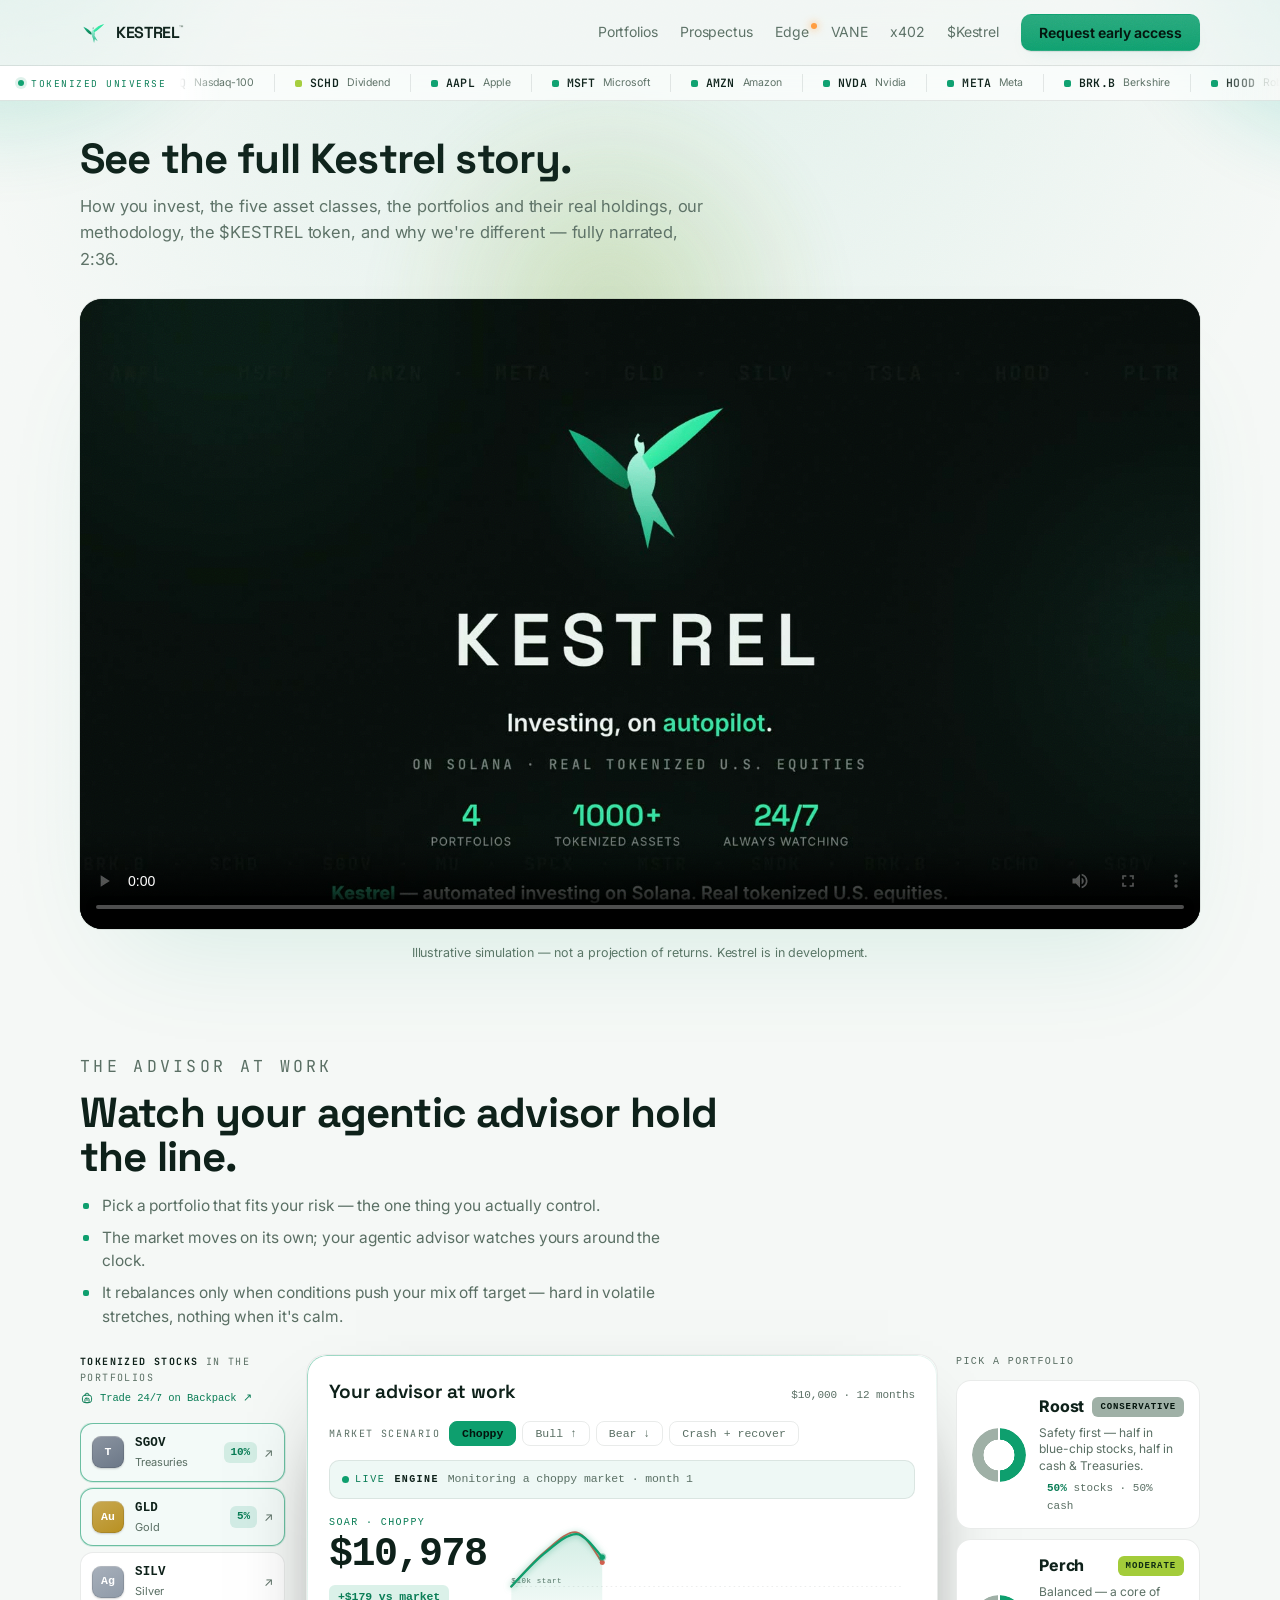
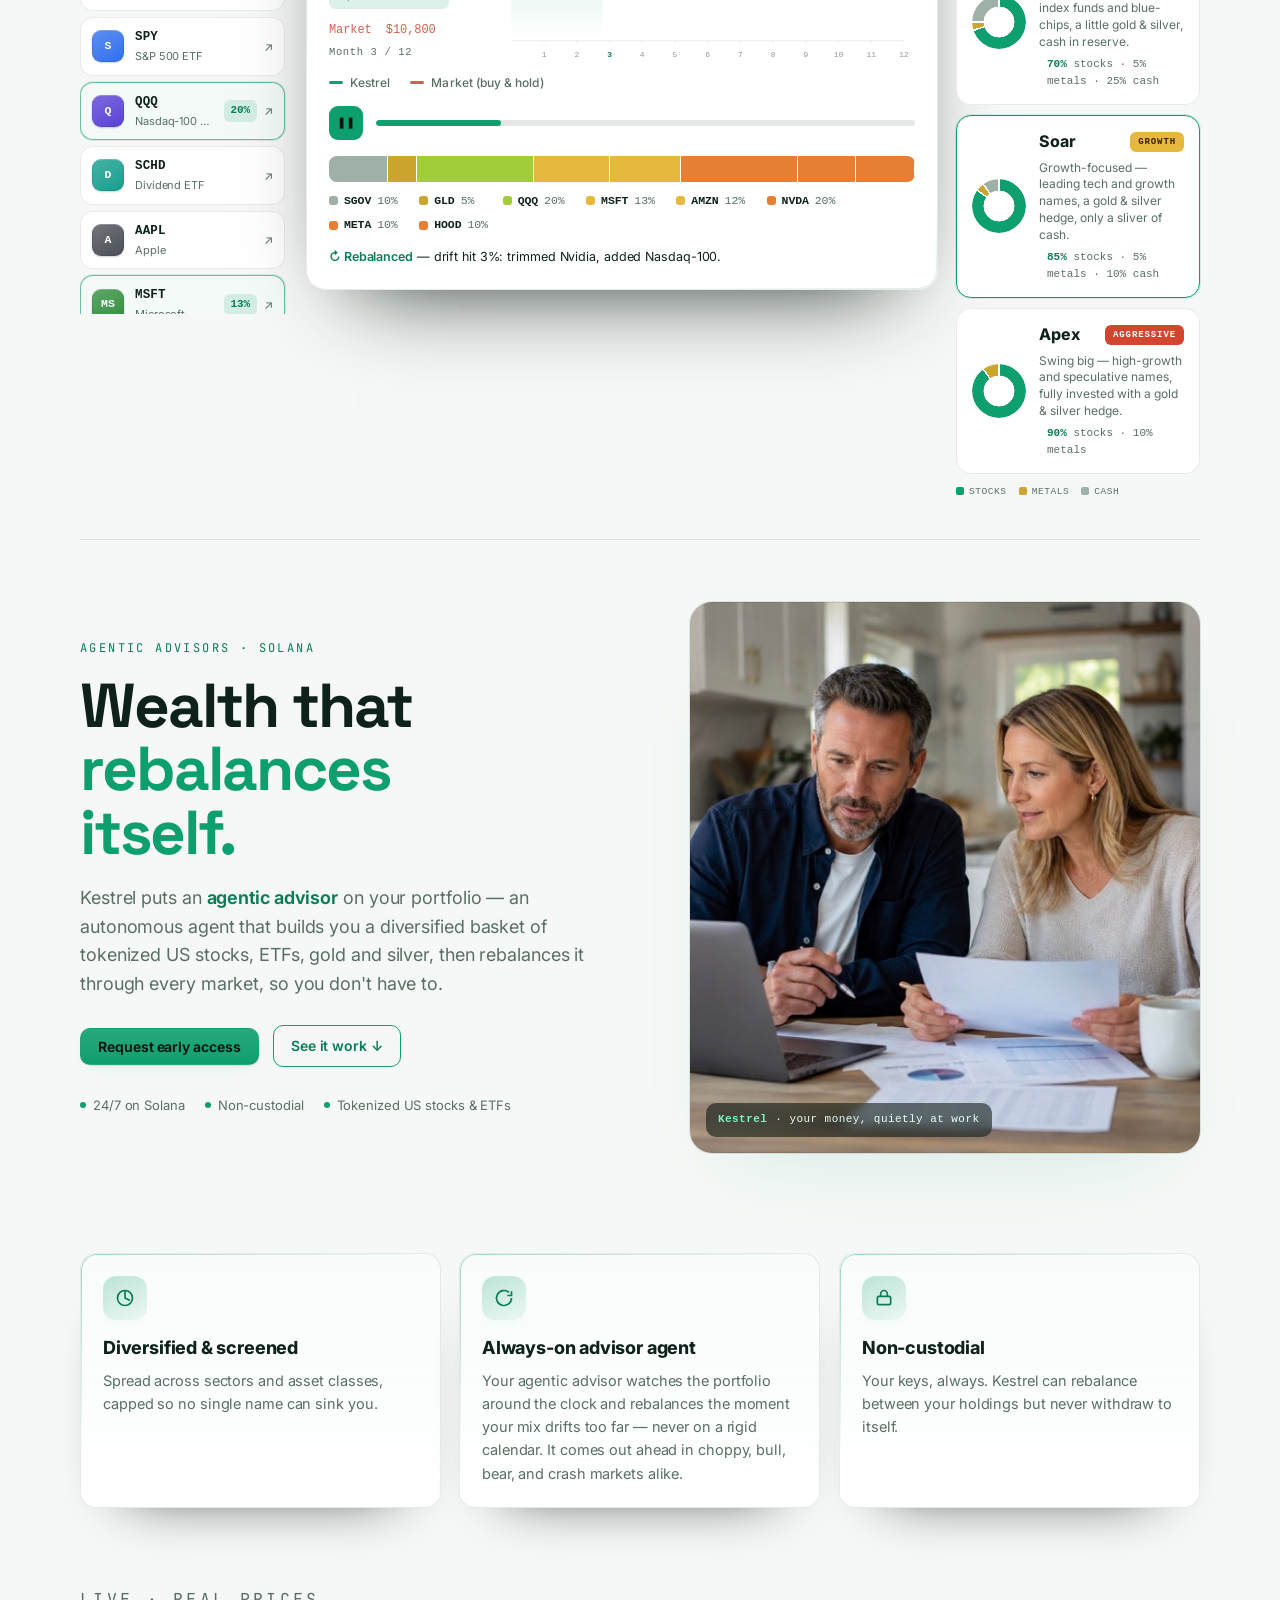
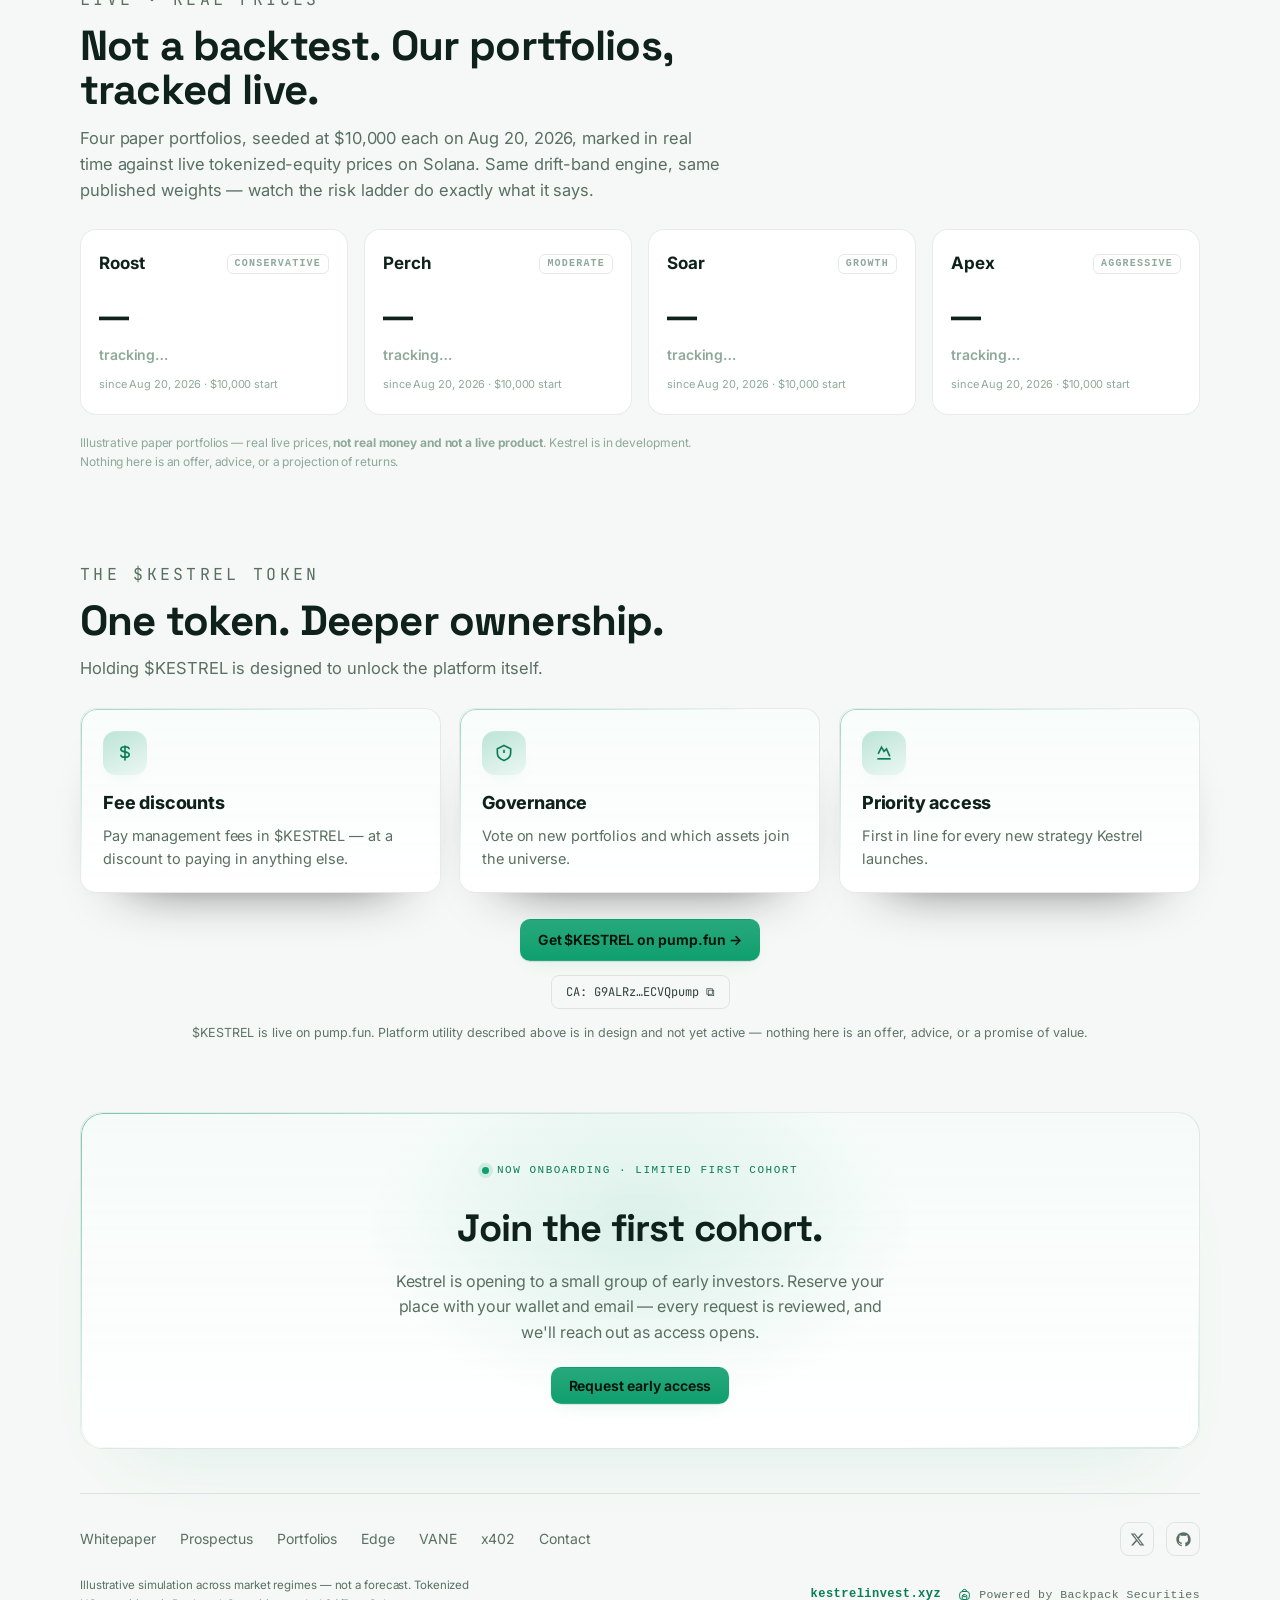
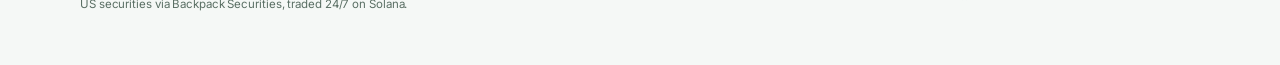
==== commit ba410197: "Add GitHub (github.com/KestrelInvest) to every footer; VANE page links to the vane repo" ====
--- a/index.html
+++ b/index.html
@@ -620,6 +620,7 @@
       <a href="contact.html">Contact</a>
       <span class="foot-contact">
         <a class="foot-x" href="https://x.com/KestrelInvest" target="_blank" rel="noopener" aria-label="Kestrel on X"><svg viewBox="0 0 24 24" fill="currentColor"><path d="M18.244 2.25h3.308l-7.227 8.26 8.502 11.24H16.17l-5.214-6.817L4.99 21.75H1.68l7.73-8.835L1.254 2.25H8.08l4.713 6.231zm-1.161 17.52h1.833L7.084 4.126H5.117z"/></svg></a>
+        <a class="foot-x" href="https://github.com/KestrelInvest" target="_blank" rel="noopener" aria-label="Kestrel on GitHub"><svg viewBox="0 0 24 24" fill="currentColor"><path d="M12 .5C5.65.5.5 5.65.5 12c0 5.08 3.29 9.39 7.86 10.91.58.1.79-.25.79-.56v-2c-3.2.7-3.87-1.37-3.87-1.37-.52-1.33-1.28-1.68-1.28-1.68-1.05-.72.08-.7.08-.7 1.16.08 1.77 1.19 1.77 1.19 1.03 1.77 2.7 1.26 3.36.96.1-.75.4-1.26.73-1.55-2.55-.29-5.24-1.28-5.24-5.68 0-1.26.45-2.28 1.19-3.09-.12-.29-.52-1.46.11-3.05 0 0 .97-.31 3.17 1.18a11 11 0 0 1 5.78 0c2.2-1.49 3.17-1.18 3.17-1.18.63 1.59.23 2.76.11 3.05.74.81 1.19 1.83 1.19 3.09 0 4.41-2.69 5.38-5.25 5.67.41.36.78 1.06.78 2.14v3.17c0 .31.21.67.8.56A11.51 11.51 0 0 0 23.5 12C23.5 5.65 18.35.5 12 .5z"/></svg></a>
       </span>
     </div>
     <div class="foot-bottom">
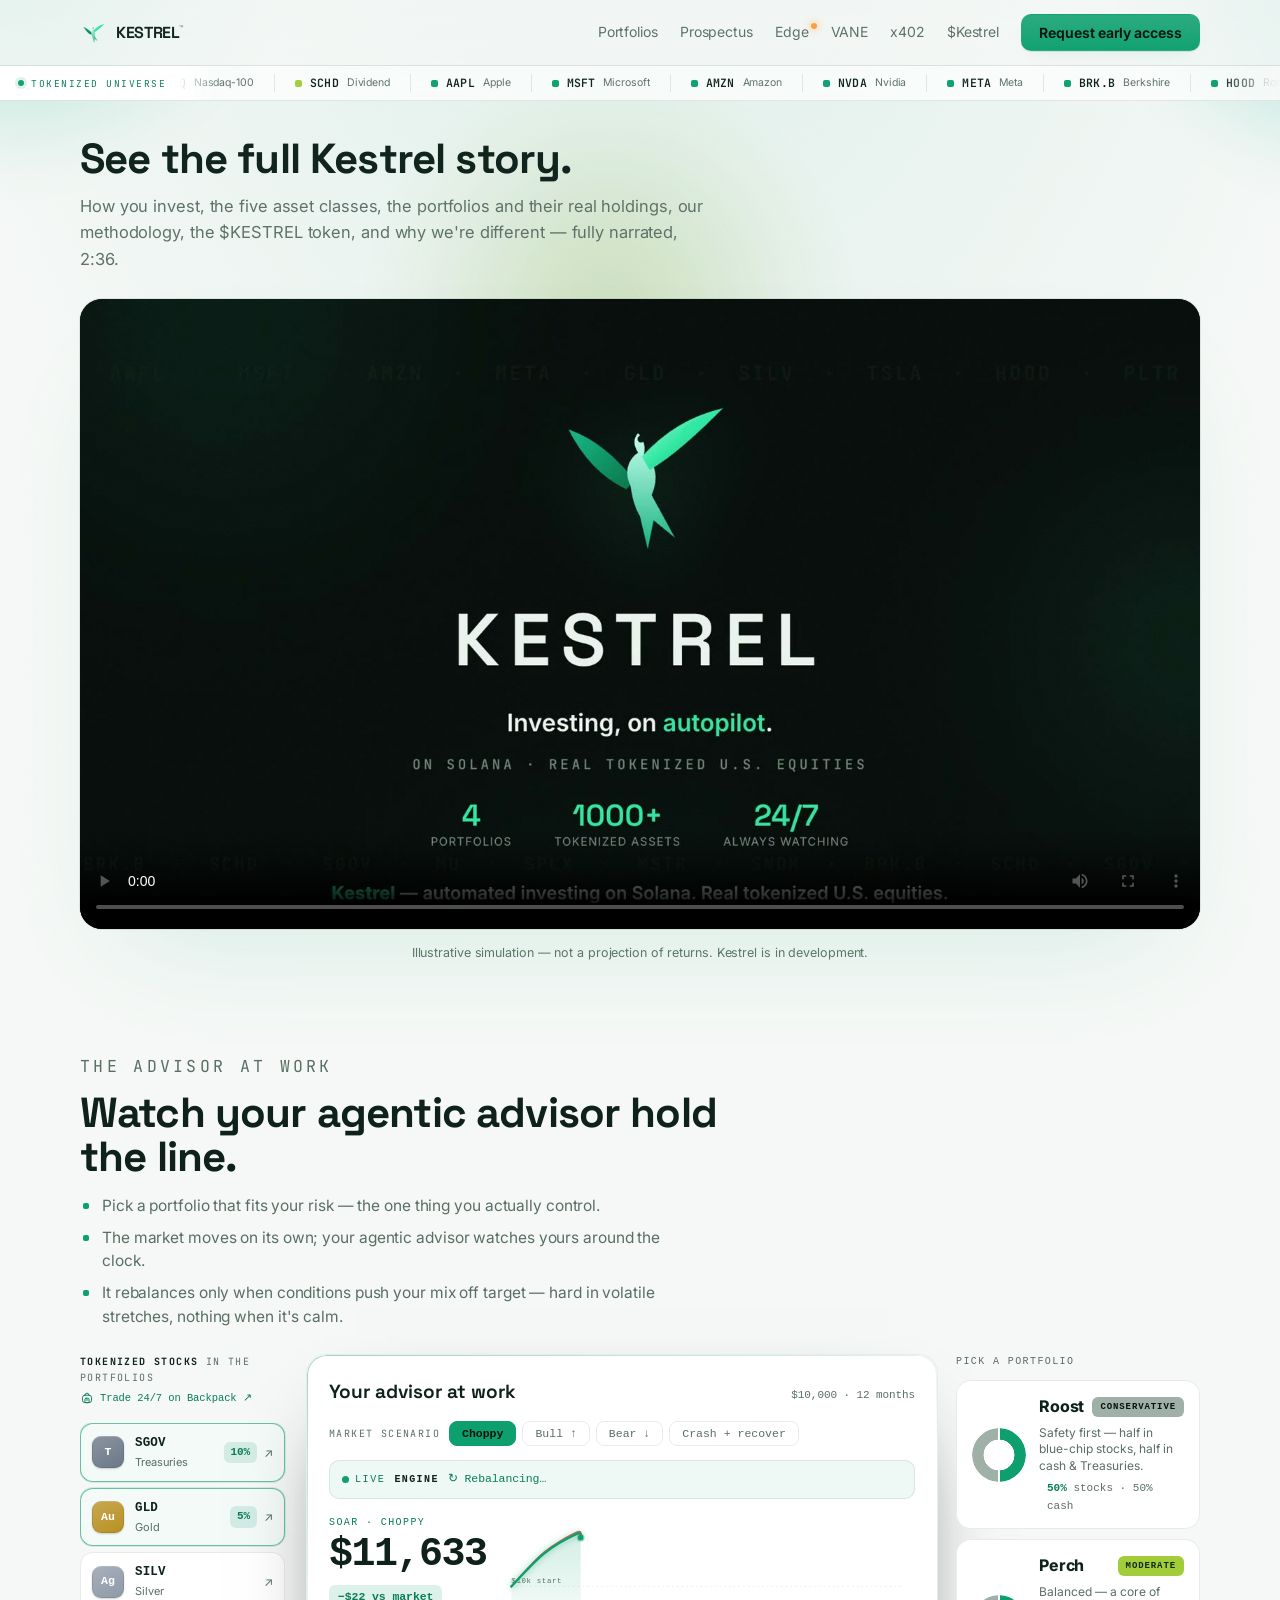
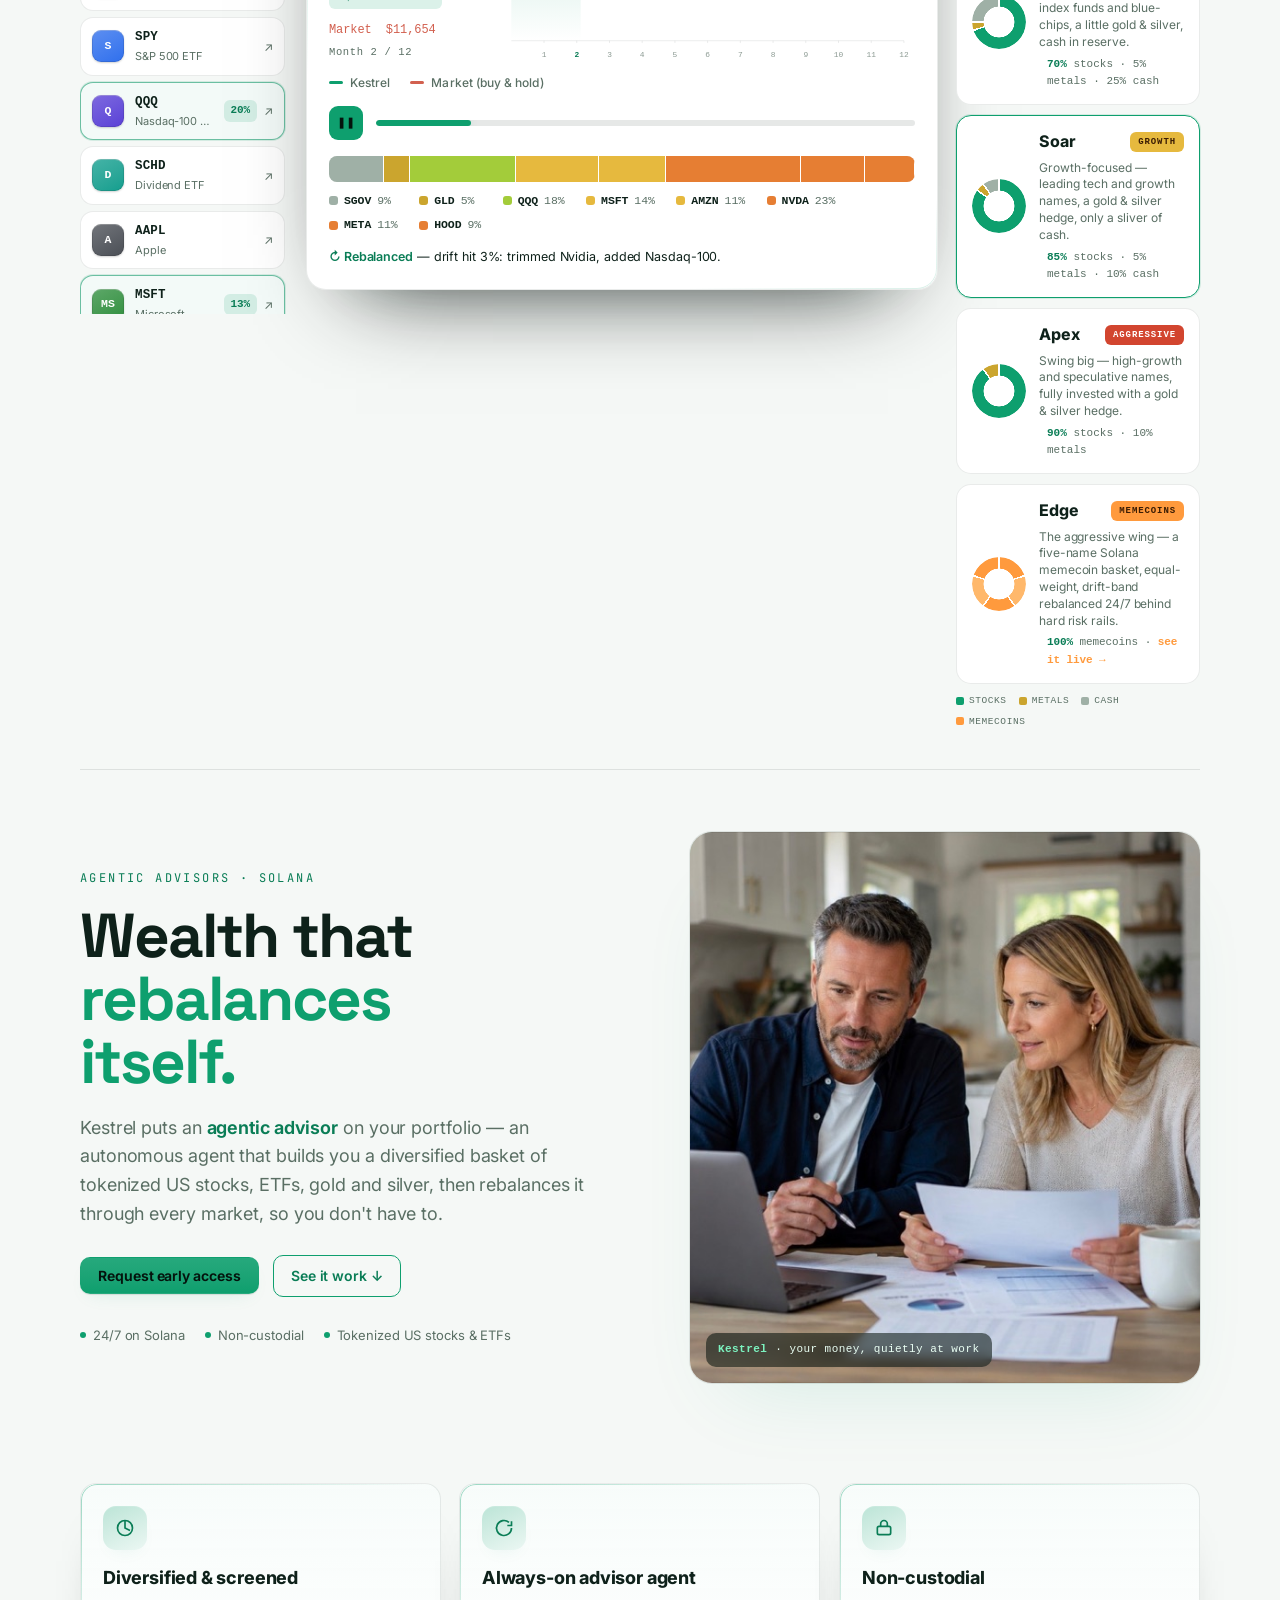
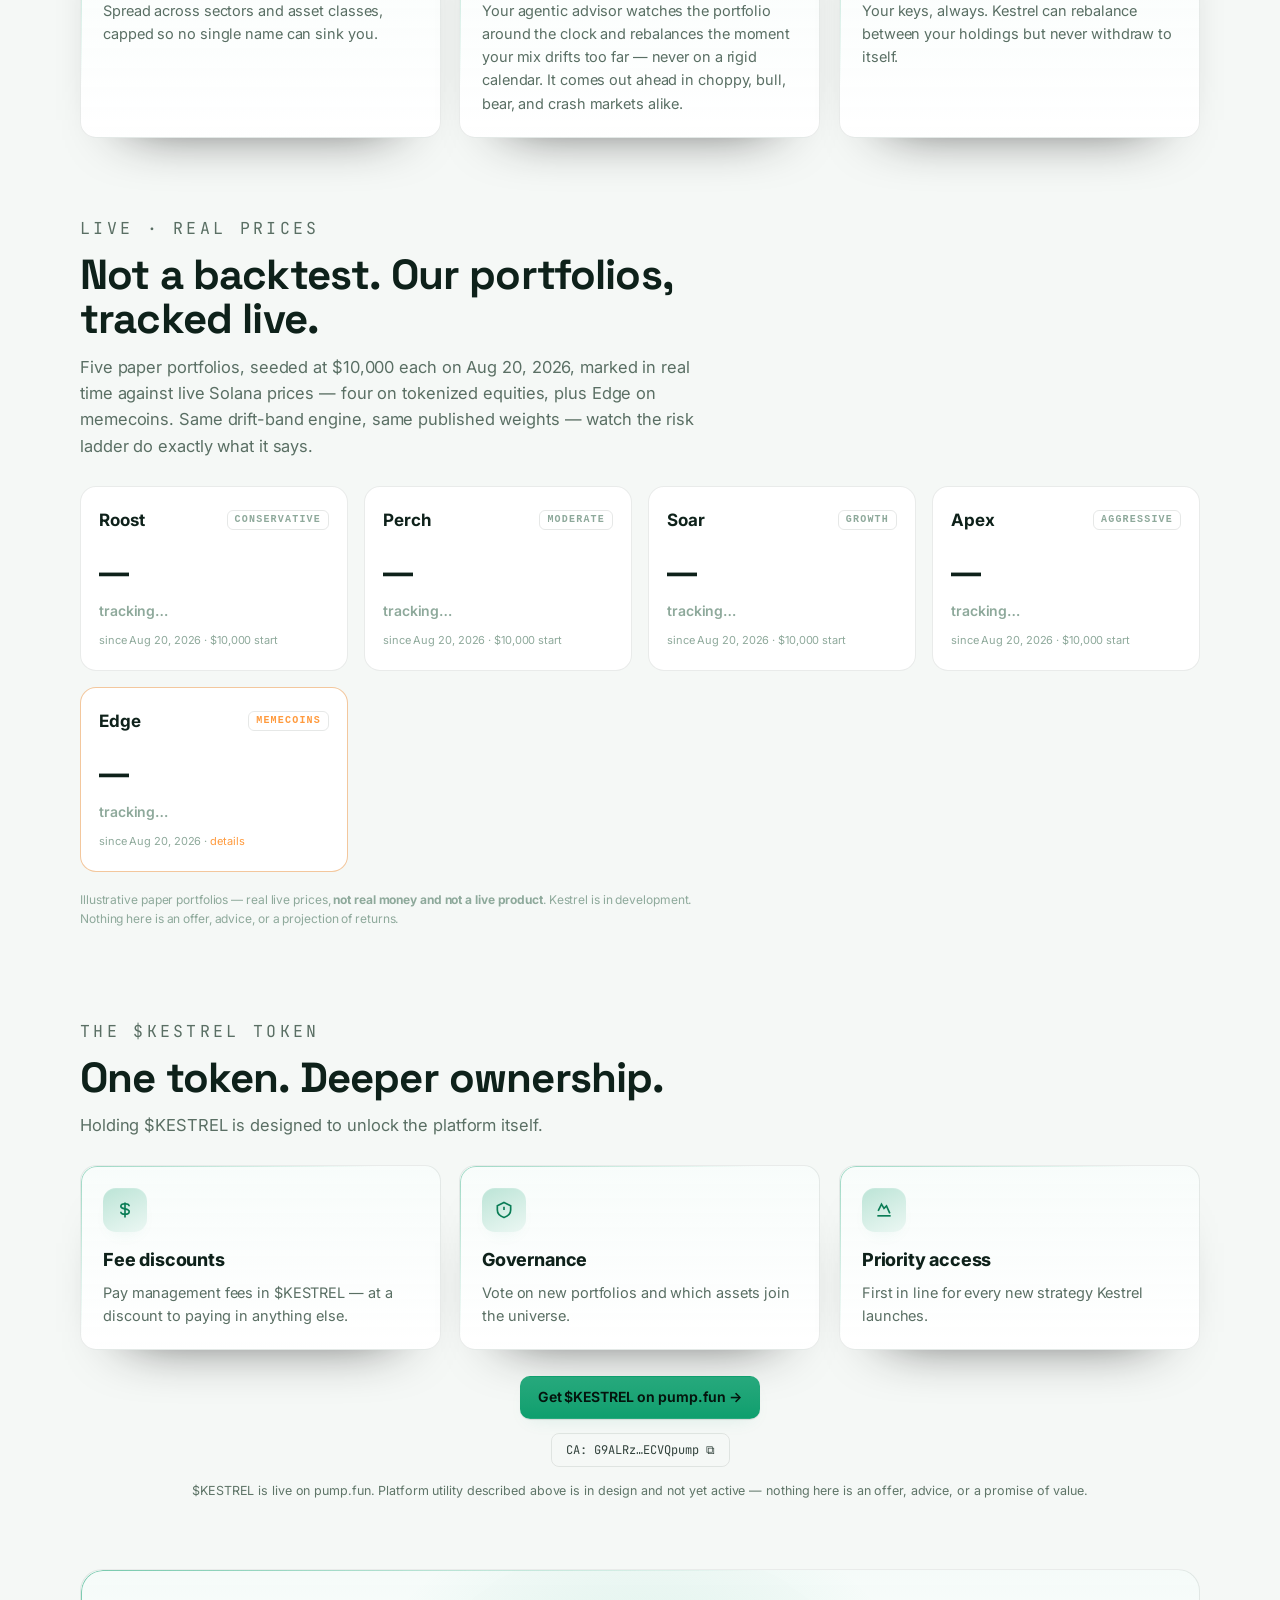
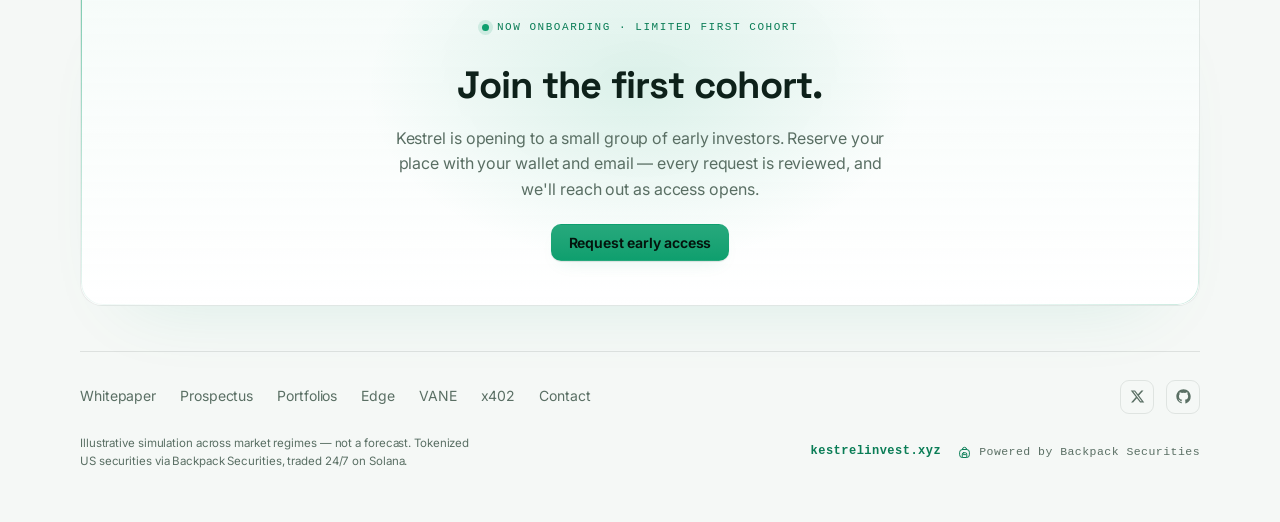
==== commit be53bb0f: "Edge joins the portfolio ladder: fifth card on /portfolios (equal-weight basket, rotation note), hom" ====
--- a/index.html
+++ b/index.html
@@ -213,6 +213,11 @@
   .pc-tag.r1 { color:#04140d; background: var(--cash); }
   .pc-tag.r2 { color:#0e2b12; background: var(--sol); }
   .pc-tag.r3 { color:#3a1c04; background: var(--blue); }
+  .pc-tag.r5 { color:#3a1c04; background: #ff9a3d; }
+  .pcard-edge { text-decoration: none; color: inherit; }
+  .pcard-edge:hover { border-color: #ff9a3d; }
+  .pcard-edge .pc-split .me { background: #ff9a3d; height: 100%; }
+  .pcard-edge .pc-split em { font-style: normal; color: #ff9a3d; font-weight: 600; }
   .pc-tag.r4 { color:#fff; background: var(--small); }
   .pc-desc { font-size: 12px; color: var(--muted); line-height: 1.4; }
   .pc-split { display: flex; align-items: center; gap: 8px; font-family: ui-monospace, monospace; font-size: 11px; color: var(--muted); font-variant-numeric: tabular-nums; }
@@ -355,6 +360,7 @@
   #live .lp-grid{display:grid;grid-template-columns:repeat(4,1fr);gap:16px;margin-top:8px}
   @media(max-width:820px){#live .lp-grid{grid-template-columns:repeat(2,1fr)}}
   @media(max-width:480px){#live .lp-grid{grid-template-columns:1fr}}
+  .lp-edge{border-color:color-mix(in srgb,#ff9a3d 45%,var(--card-line))!important}.lp-edge .lp-tier{color:#ff9a3d}.lp-since a{color:#ff9a3d;text-decoration:none}
   .lp-card{background:var(--surface);border:1px solid var(--card-line);border-radius:16px;padding:20px 18px}
   .lp-top{display:flex;align-items:center;justify-content:space-between;margin-bottom:14px}
   .lp-name{font-weight:700;font-size:17px}
@@ -503,8 +509,12 @@
           <span class="mini" style="--pie: conic-gradient(var(--surface) 0 0.55%, var(--accent) 0.55% 89.45%, var(--surface) 89.45% 90.55%, var(--gold) 90.55% 99.45%, var(--surface) 99.45% 100%);"></span>
           <span class="pc-info"><span class="pc-top"><b>Apex</b><span class="pc-tag r4">Aggressive</span></span><span class="pc-desc">Swing big — high-growth and speculative names, fully invested with a gold &amp; silver hedge.</span><span class="pc-split"><span class="bar"><span class="st" style="width:90%"></span><span class="gd" style="width:10%"></span></span><span><b>90%</b> stocks · 10% metals</span></span></span>
         </button>
+        <a class="pcard pcard-edge" href="edge.html" data-p="Edge">
+          <span class="mini" style="--pie: conic-gradient(var(--surface) 0 0.55%, #ff9a3d 0.55% 19.45%, var(--surface) 19.45% 20.55%, #ffb86b 20.55% 39.45%, var(--surface) 39.45% 40.55%, #ff9a3d 40.55% 59.45%, var(--surface) 59.45% 60.55%, #ffb86b 60.55% 79.45%, var(--surface) 79.45% 80.55%, #ff9a3d 80.55% 99.45%, var(--surface) 99.45% 100%);"></span>
+          <span class="pc-info"><span class="pc-top"><b>Edge</b><span class="pc-tag r5">Memecoins</span></span><span class="pc-desc">The aggressive wing — a five-name Solana memecoin basket, equal-weight, drift-band rebalanced 24/7 behind hard risk rails.</span><span class="pc-split"><span class="bar"><span class="me" style="width:100%"></span></span><span><b>100%</b> memecoins · <em>see it live &rarr;</em></span></span></span>
+        </a>
         <div class="key">
-          <span><i style="background:var(--accent)"></i>Stocks</span><span><i style="background:var(--gold)"></i>Metals</span><span><i style="background:var(--cash)"></i>Cash</span>
+          <span><i style="background:var(--accent)"></i>Stocks</span><span><i style="background:var(--gold)"></i>Metals</span><span><i style="background:var(--cash)"></i>Cash</span><span><i style="background:#ff9a3d"></i>Memecoins</span>
         </div>
       </aside>
     </div>
@@ -557,13 +567,14 @@
     <div class="sec-head rise">
       <p class="eyebrow">Live · real prices</p>
       <h2>Not a backtest. Our portfolios, tracked live.</h2>
-      <p>Four paper portfolios, seeded at $10,000 each on Aug 20, 2026, marked in real time against live tokenized-equity prices on Solana. Same drift-band engine, same published weights — watch the risk ladder do exactly what it says.</p>
+      <p>Five paper portfolios, seeded at $10,000 each on Aug 20, 2026, marked in real time against live Solana prices — four on tokenized equities, plus Edge on memecoins. Same drift-band engine, same published weights — watch the risk ladder do exactly what it says.</p>
     </div>
     <div class="lp-grid">
       <div class="lp-card rise" data-vault="Roost"><div class="lp-top"><span class="lp-name">Roost</span><span class="lp-tier">Conservative</span></div><div class="lp-nav" data-nav>—</div><div class="lp-ret" data-ret>tracking…</div><div class="lp-since">since Aug 20, 2026 · $10,000 start</div></div>
       <div class="lp-card rise" data-vault="Perch"><div class="lp-top"><span class="lp-name">Perch</span><span class="lp-tier">Moderate</span></div><div class="lp-nav" data-nav>—</div><div class="lp-ret" data-ret>tracking…</div><div class="lp-since">since Aug 20, 2026 · $10,000 start</div></div>
       <div class="lp-card rise" data-vault="Soar"><div class="lp-top"><span class="lp-name">Soar</span><span class="lp-tier">Growth</span></div><div class="lp-nav" data-nav>—</div><div class="lp-ret" data-ret>tracking…</div><div class="lp-since">since Aug 20, 2026 · $10,000 start</div></div>
       <div class="lp-card rise" data-vault="Apex"><div class="lp-top"><span class="lp-name">Apex</span><span class="lp-tier">Aggressive</span></div><div class="lp-nav" data-nav>—</div><div class="lp-ret" data-ret>tracking…</div><div class="lp-since">since Aug 20, 2026 · $10,000 start</div></div>
+      <div class="lp-card rise lp-edge" data-vault="Edge"><div class="lp-top"><span class="lp-name">Edge</span><span class="lp-tier">Memecoins</span></div><div class="lp-nav" data-nav>—</div><div class="lp-ret" data-ret>tracking…</div><div class="lp-since">since Aug 20, 2026 · <a href="edge.html">details</a></div></div>
     </div>
     <p class="lp-note">Illustrative paper portfolios — real live prices, <strong>not real money and not a live product</strong>. Kestrel is in development. Nothing here is an offer, advice, or a projection of returns.</p>
   </section>
@@ -728,7 +739,7 @@
     mlabs=Array.prototype.slice.call(monthsEl.querySelectorAll(".mlab"));
   })();
   var prog=$("kProg"), playBtn=$("kPlay"), bar=$("kBar"), leg=$("kLeg"), eventEl=$("kEvent");
-  var scnTabs=$("kScn"), pcards=Array.prototype.slice.call($("kRail").querySelectorAll(".pcard"));
+  var scnTabs=$("kScn"), pcards=Array.prototype.slice.call($("kRail").querySelectorAll(".pcard:not(.pcard-edge)"));
 
   // tokenized-stocks column — every ticker backlinks to its Backpack page
   var STOCKS=[["SGOV","Treasuries"],["GLD","Gold"],["SILV","Silver"],["SPY","S&P 500 ETF"],["QQQ","Nasdaq-100 ETF"],["SCHD","Dividend ETF"],["AAPL","Apple"],["MSFT","Microsoft"],["BRK.B","Berkshire"],["JPM","JPMorgan"],["AMZN","Amazon"],["NVDA","Nvidia"],["META","Meta"],["HOOD","Robinhood"],["PLTR","Palantir"],["TSLA","Tesla"],["MU","Micron"],["SPCX","SpaceX"],["MSTR","Strategy"],["COIN","Coinbase"]];
@@ -964,10 +975,16 @@
 
 <script>
 (function(){
-  var UNITS={"Roost": {"USDC": 5000, "AAPL": 3.1565, "SPY": 5.2081}, "Perch": {"USDC": 2500, "SILV": 3.7755, "GLD": 0.6035, "AAPL": 3.1835, "MSFT": 2.0716, "BRK.B": 2.0067, "QQQ": 2.0988, "SPY": 3.2483}, "Soar": {"USDC": 1000, "SILV": 3.0221, "GLD": 0.7215, "META": 1.8299, "HOOD": 10.1991, "AMZN": 4.5803, "MSFT": 2.6969, "QQQ": 2.7995, "NVDA": 9.1657}, "Apex": {"USDC": 0.0, "SILV": 6.7157, "GLD": 1.6033, "MU": 0.8087, "COIN": 5.1223, "TSLA": 2.9425, "MSTR": 9.9246, "HOOD": 13.5988, "SPCX": 13.3526, "NVDA": 9.1657}}, MINTS={"SPY": "XsoCS1TfEyfFhfvj8EtZ528L3CaKBDBRqRapnBbDF2W", "AAPL": "XsbEhLAtcf6HdfpFZ5xEMdqW8nfAvcsP5bdudRLJzJp", "QQQ": "Xs8S1uUs1zvS2p7iwtsG3b6fkhpvmwz4GYU3gWAmWHZ", "MSFT": "XspzcW1PRtgf6Wj92HCiZdjzKCyFekVD8P5Ueh3dRMX", "GLD": "Xsv9hRk1z5ystj9MhnA7Lq4vjSsLwzL2nxrwmwtD3re", "AMZN": "Xs3eBt7uRfJX8QUs4suhyU8p2M6DoUDrJyWBa8LLZsg", "NVDA": "Xsc9qvGR1efVDFGLrVsmkzv3qi45LTBjeUKSPmx9qEh", "META": "Xsa62P5mvPszXL1krVUnU5ar38bBSVcWAB6fmPCo5Zu", "HOOD": "XsvNBAYkrDRNhA7wPHQfX3ZUXZyZLdnCQDfHZ56bzpg", "TSLA": "XsDoVfqeBukxuZHWhdvWHBhgEHjGNst4MLodqsJHzoB", "MU": "MUxEsUKSMACyw5fZf68wxf5FLnZVhtU9CwH8uNNGay1", "SPCX": "SPCXxcqXj6e5dJDVNovHN8744zkbhM2bYudU45BimGb", "MSTR": "MSTRdWXMeZxdE8osAQy3fA4rvTY5rgummDSMEx6U7Nz", "COIN": "Xs7ZdzSHLU9ftNJsii5fCeJhoRWSC32SQGzGQtePxNu", "SILV": "SiLVFMgD3eD2rgK628NbTBq9MnuJF5FW2CRaVyTB35L", "BRK.B": "Xs6B6zawENwAbWVi7w92rjazLuAr5Az59qgWKcNb45x"};
+  var UNITS={"Edge": {"ANSEM": 11971.5202, "KESTREL": 61913768.7853, "FARTCOIN": 22174.9285, "fone": 193974.5167, "PINK": 3902070.7713}, "Roost": {"USDC": 5000, "AAPL": 3.1565, "SPY": 5.2081}, "Perch": {"USDC": 2500, "SILV": 3.7755, "GLD": 0.6035, "AAPL": 3.1835, "MSFT": 2.0716, "BRK.B": 2.0067, "QQQ": 2.0988, "SPY": 3.2483}, "Soar": {"USDC": 1000, "SILV": 3.0221, "GLD": 0.7215, "META": 1.8299, "HOOD": 10.1991, "AMZN": 4.5803, "MSFT": 2.6969, "QQQ": 2.7995, "NVDA": 9.1657}, "Apex": {"USDC": 0.0, "SILV": 6.7157, "GLD": 1.6033, "MU": 0.8087, "COIN": 5.1223, "TSLA": 2.9425, "MSTR": 9.9246, "HOOD": 13.5988, "SPCX": 13.3526, "NVDA": 9.1657}}, MINTS={"ANSEM": "9cRCn9rGT8V2imeM2BaKs13yhMEais3ruM3rPvTGpump", "KESTREL": "G9ALRz5jtq6wG7dijjsb1TvkGatwPNcnhbAGECVQpump", "FARTCOIN": "9BB6NFEcjBCtnNLFko2FqVQBq8HHM13kCyYcdQbgpump", "fone": "CTPoyCwkjMvoJwU4xvZZqoD8tiYk6yDchySiN5gGpump", "PINK": "AVBN6kXdaw27ySuvMevKYzNTL8d39b7sGQFDCmsvpump", "SPY": "XsoCS1TfEyfFhfvj8EtZ528L3CaKBDBRqRapnBbDF2W", "AAPL": "XsbEhLAtcf6HdfpFZ5xEMdqW8nfAvcsP5bdudRLJzJp", "QQQ": "Xs8S1uUs1zvS2p7iwtsG3b6fkhpvmwz4GYU3gWAmWHZ", "MSFT": "XspzcW1PRtgf6Wj92HCiZdjzKCyFekVD8P5Ueh3dRMX", "GLD": "Xsv9hRk1z5ystj9MhnA7Lq4vjSsLwzL2nxrwmwtD3re", "AMZN": "Xs3eBt7uRfJX8QUs4suhyU8p2M6DoUDrJyWBa8LLZsg", "NVDA": "Xsc9qvGR1efVDFGLrVsmkzv3qi45LTBjeUKSPmx9qEh", "META": "Xsa62P5mvPszXL1krVUnU5ar38bBSVcWAB6fmPCo5Zu", "HOOD": "XsvNBAYkrDRNhA7wPHQfX3ZUXZyZLdnCQDfHZ56bzpg", "TSLA": "XsDoVfqeBukxuZHWhdvWHBhgEHjGNst4MLodqsJHzoB", "MU": "MUxEsUKSMACyw5fZf68wxf5FLnZVhtU9CwH8uNNGay1", "SPCX": "SPCXxcqXj6e5dJDVNovHN8744zkbhM2bYudU45BimGb", "MSTR": "MSTRdWXMeZxdE8osAQy3fA4rvTY5rgummDSMEx6U7Nz", "COIN": "Xs7ZdzSHLU9ftNJsii5fCeJhoRWSC32SQGzGQtePxNu", "SILV": "SiLVFMgD3eD2rgK628NbTBq9MnuJF5FW2CRaVyTB35L", "BRK.B": "Xs6B6zawENwAbWVi7w92rjazLuAr5Az59qgWKcNb45x"};
   var mints=Object.values(MINTS);
   fetch("https://lite-api.jup.ag/price/v3?ids="+mints.join(","))
-    .then(function(r){if(!r.ok)throw 0;return r.json()})
+    .then(function(r){if(!r.ok)throw 0;return r.json()}).catch(function(){return {}})
+    .then(function(px){
+      var missing=Object.values(MINTS).filter(function(m){var r=px[m];return !(r&&(r.usdPrice||r.price)>0)});
+      if(!missing.length)return px;
+      return fetch("https://api.dexscreener.com/tokens/v1/solana/"+missing.join(",")).then(function(r){return r.json()}).then(function(arr){
+        (arr||[]).forEach(function(p){var m=p.baseToken&&p.baseToken.address;if(m&&!px[m]&&Number(p.priceUsd)>0)px[m]={usdPrice:Number(p.priceUsd)}});return px}).catch(function(){return px});
+    })
     .then(function(px){
       var price={USDC:1};
       for(var t in MINTS){var row=px[MINTS[t]];var p=row&&(row.usdPrice||row.price);if(p>0)price[t]=Number(p);}
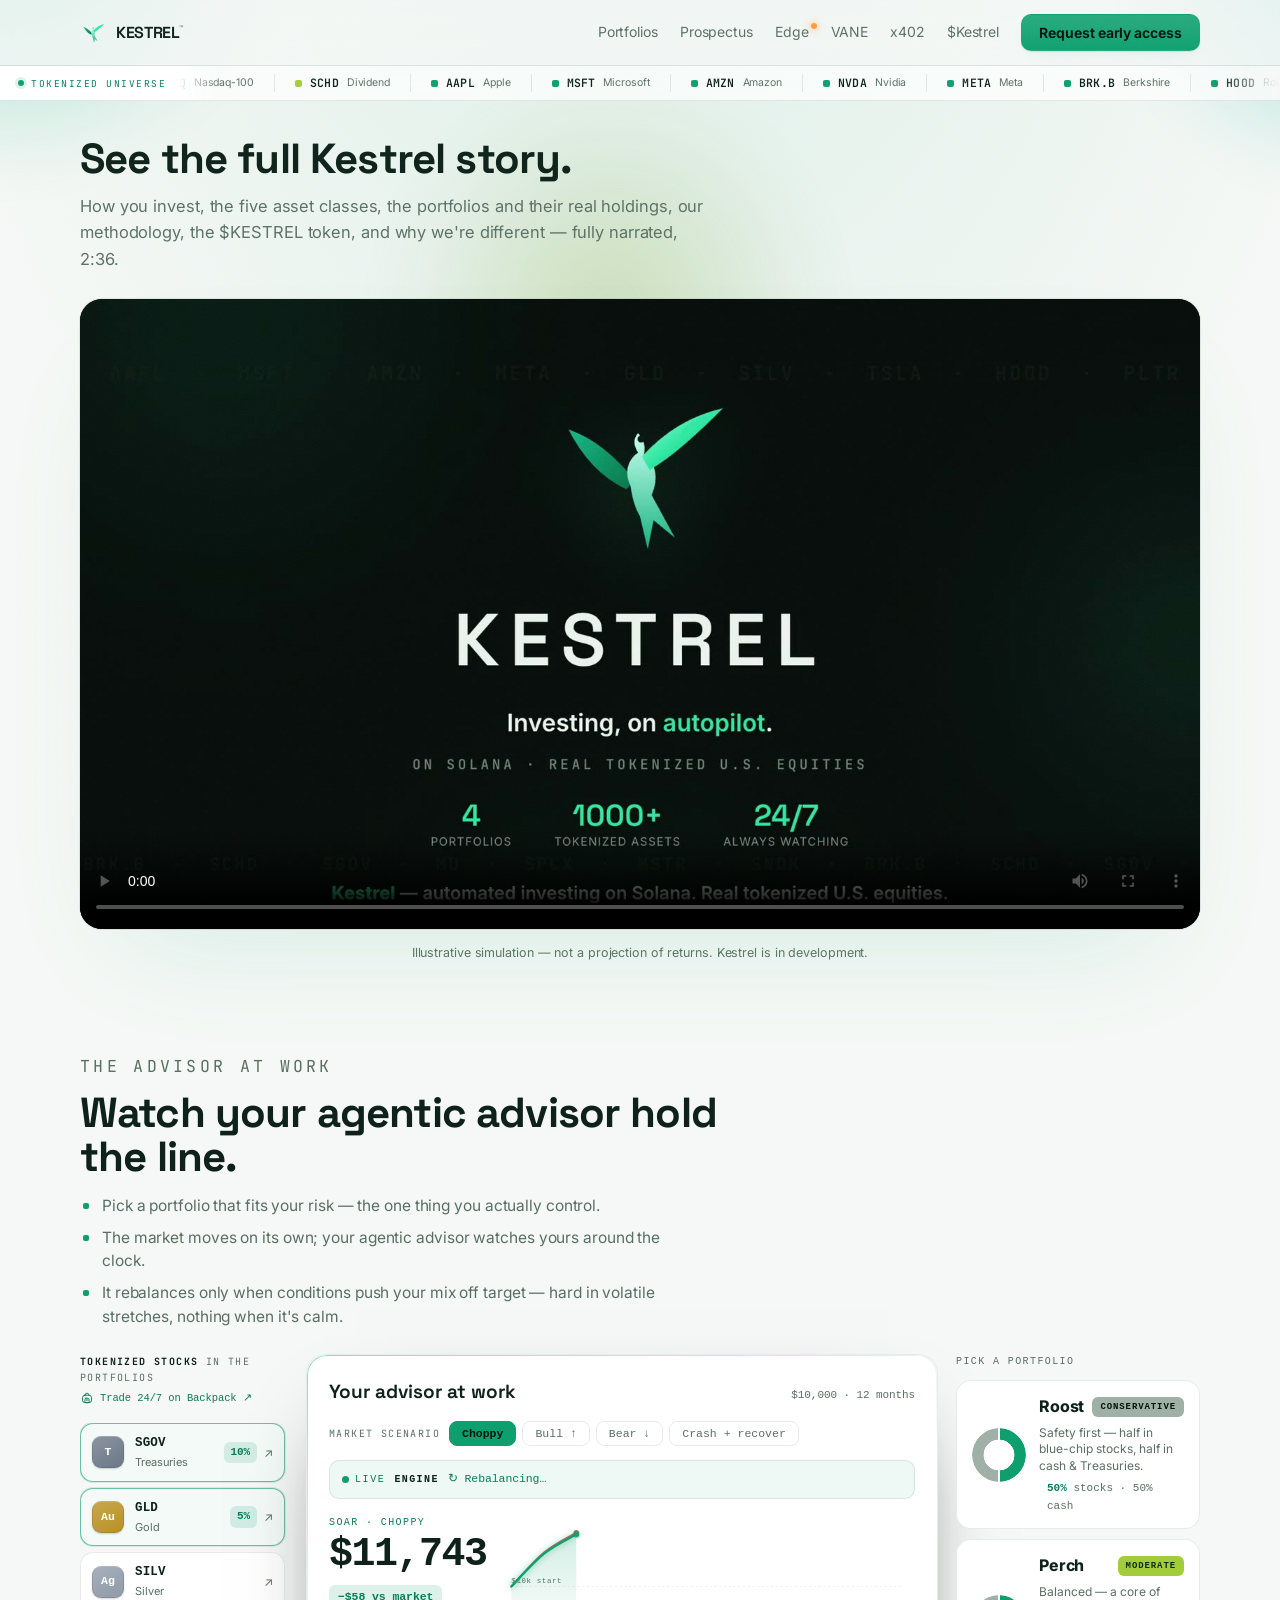
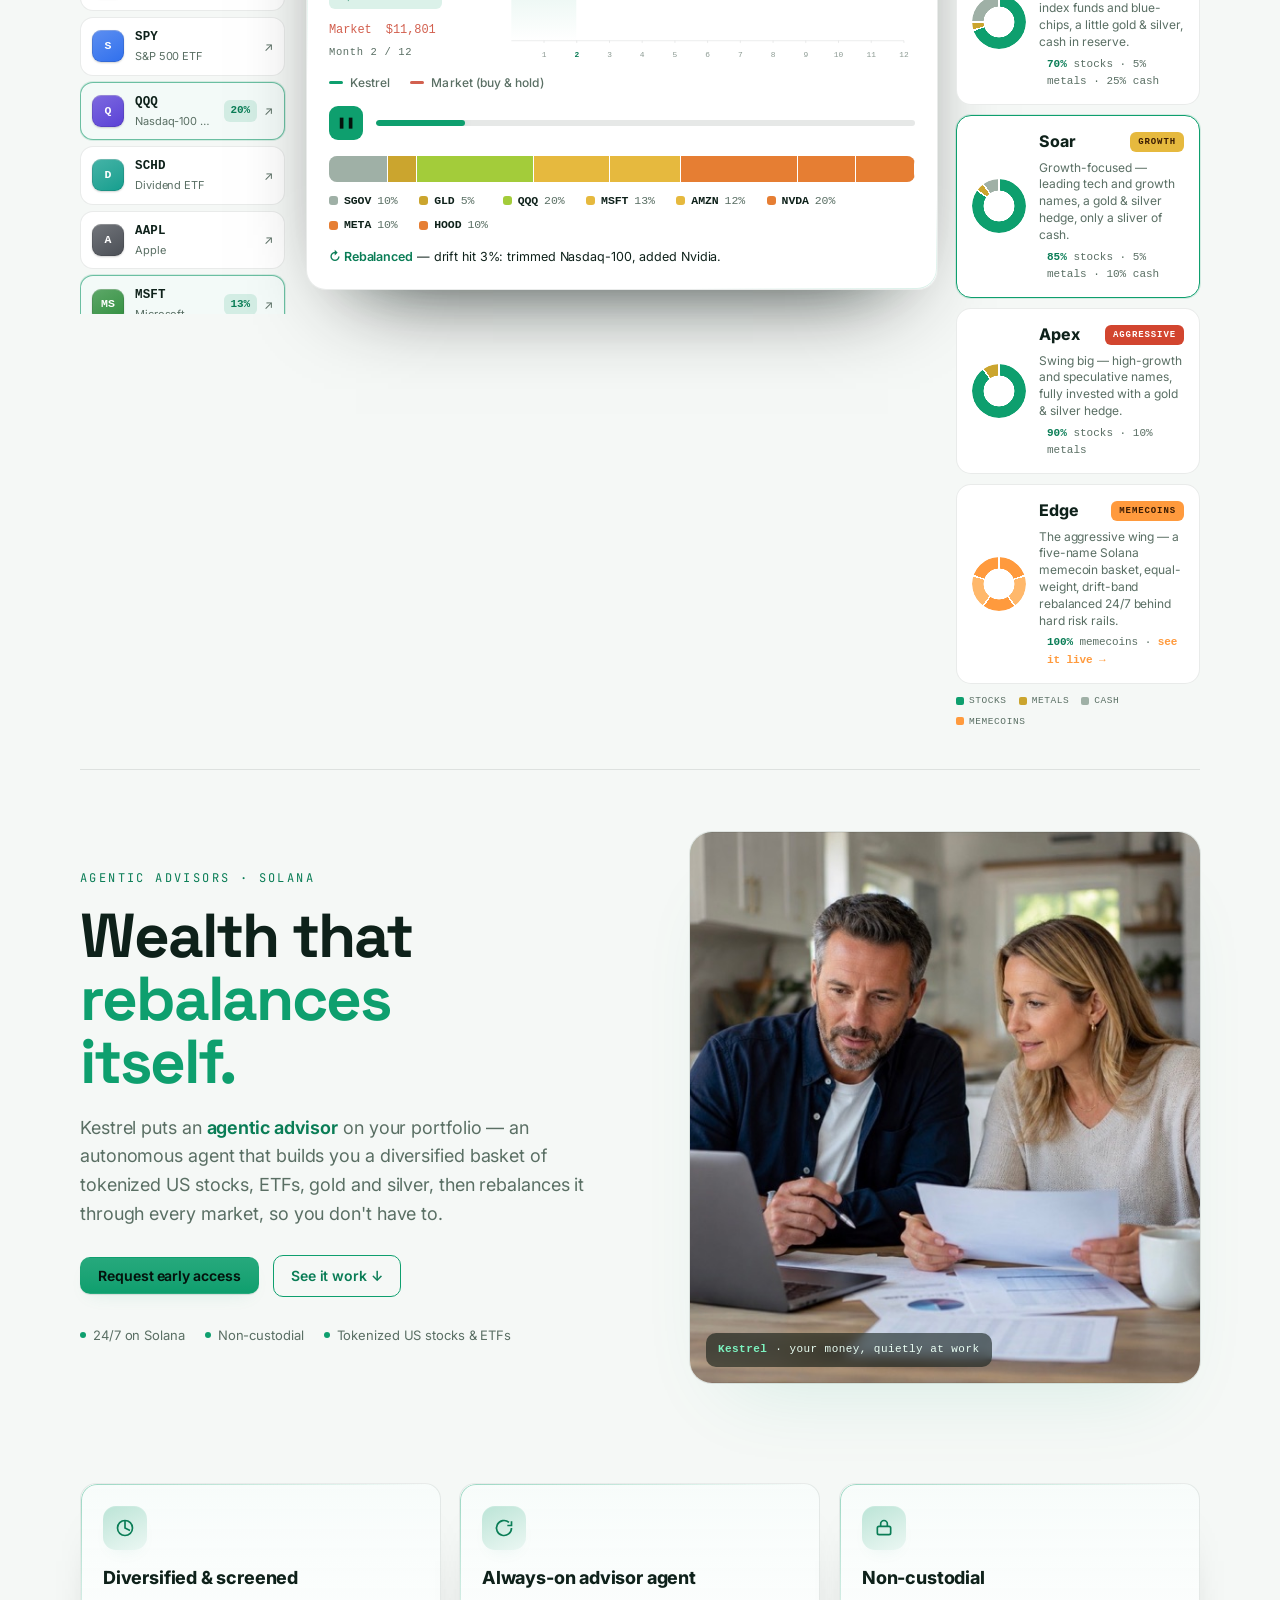
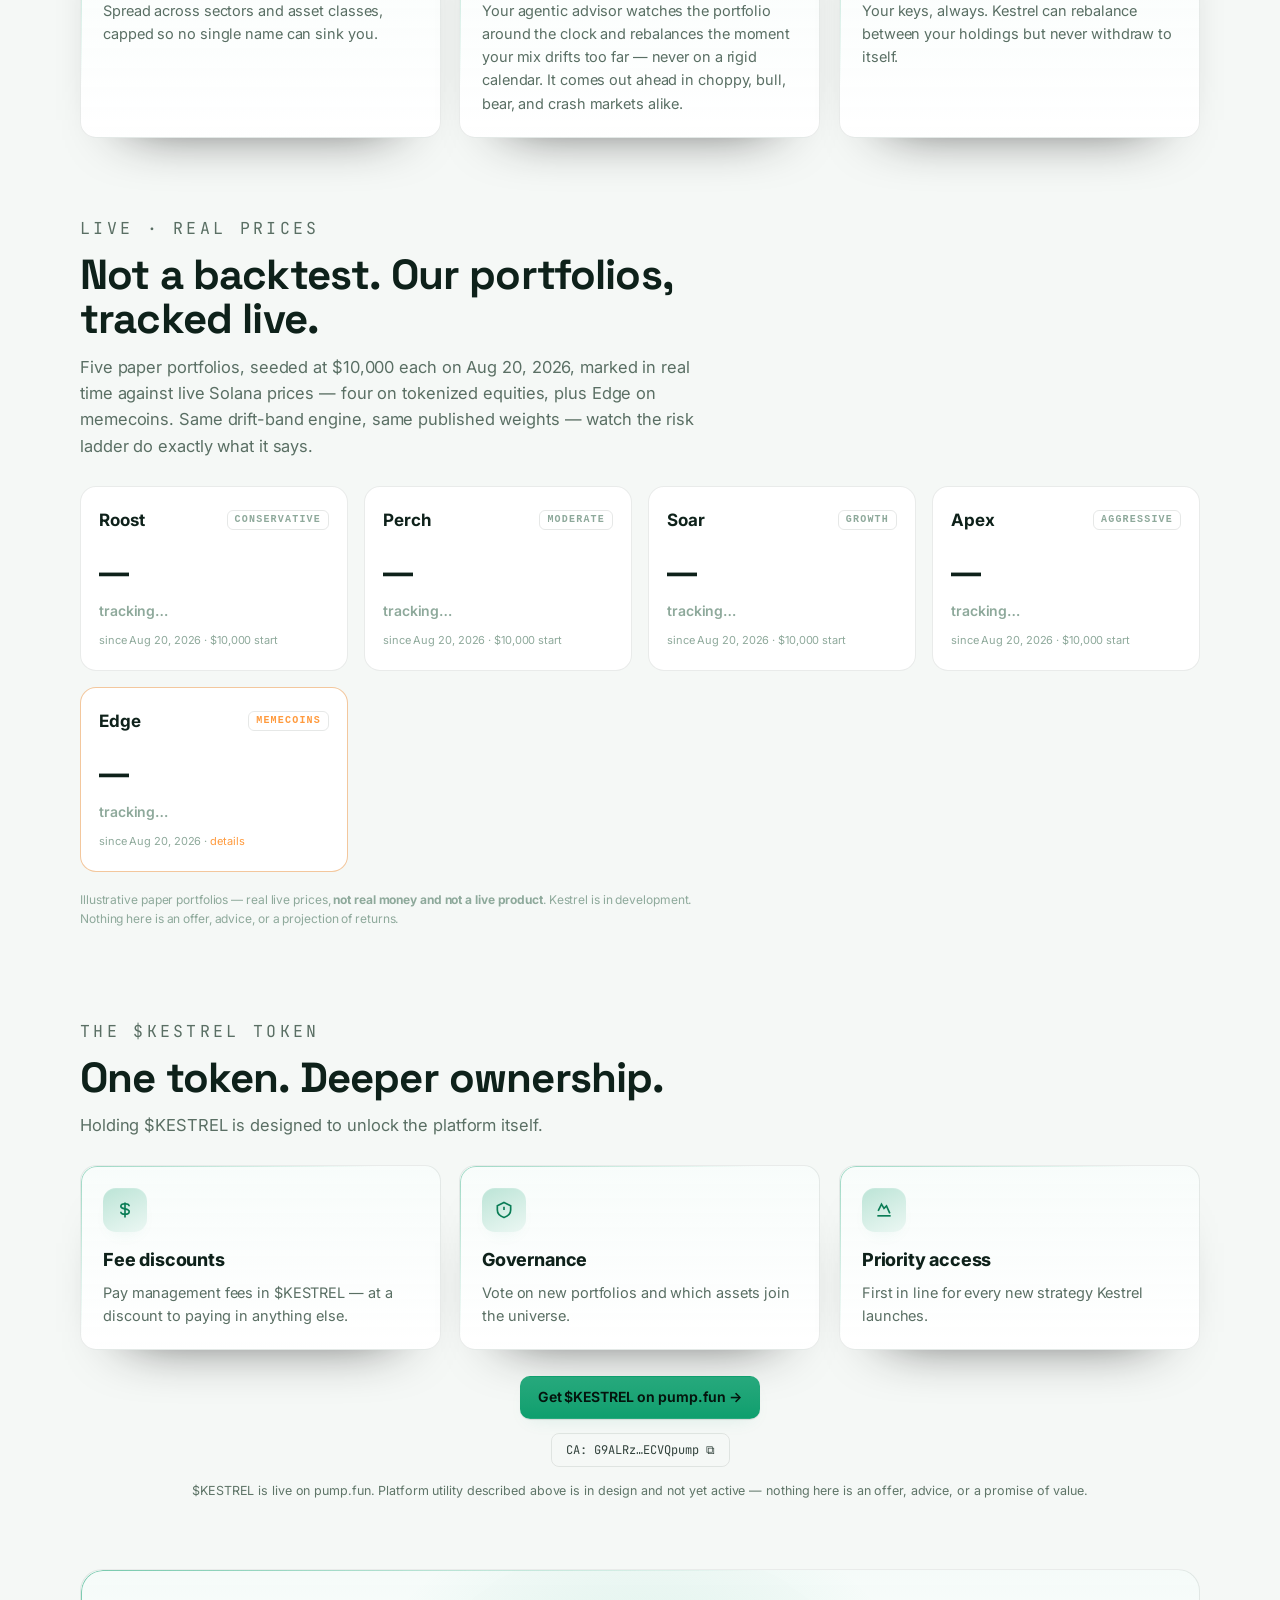
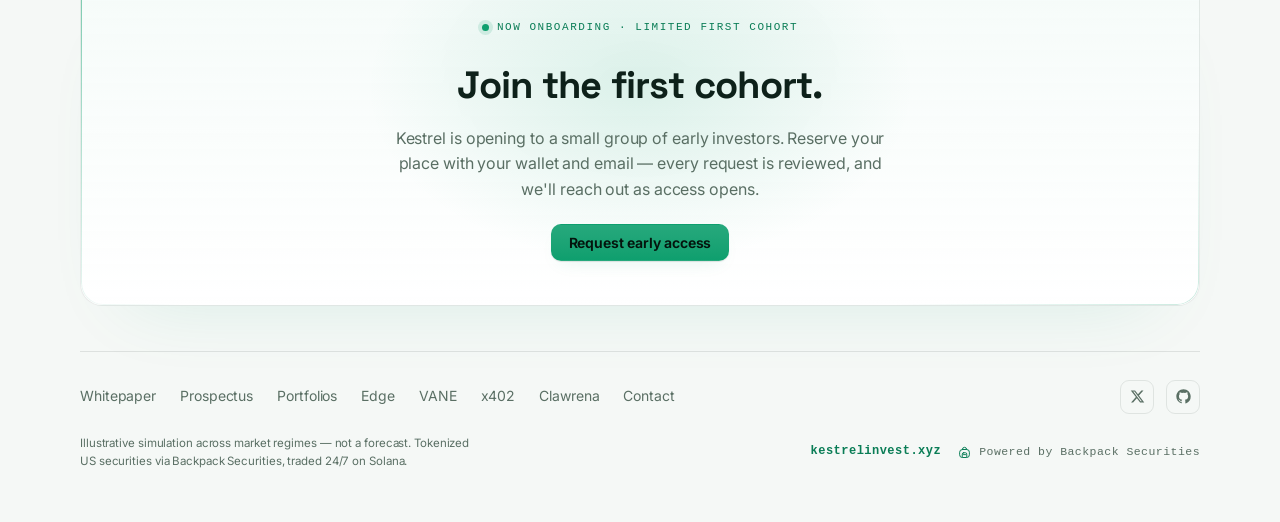
==== commit 218b6ba7: "Clawrena: dedicated hackathon page — receipt hero, live countdown, award board; linked from every fo" ====
--- a/index.html
+++ b/index.html
@@ -628,6 +628,7 @@
       <a href="edge.html">Edge</a>
       <a href="vane.html">VANE</a>
       <a href="x402.html">x402</a>
+      <a href="clawrena.html">Clawrena</a>
       <a href="contact.html">Contact</a>
       <span class="foot-contact">
         <a class="foot-x" href="https://x.com/KestrelInvest" target="_blank" rel="noopener" aria-label="Kestrel on X"><svg viewBox="0 0 24 24" fill="currentColor"><path d="M18.244 2.25h3.308l-7.227 8.26 8.502 11.24H16.17l-5.214-6.817L4.99 21.75H1.68l7.73-8.835L1.254 2.25H8.08l4.713 6.231zm-1.161 17.52h1.833L7.084 4.126H5.117z"/></svg></a>
